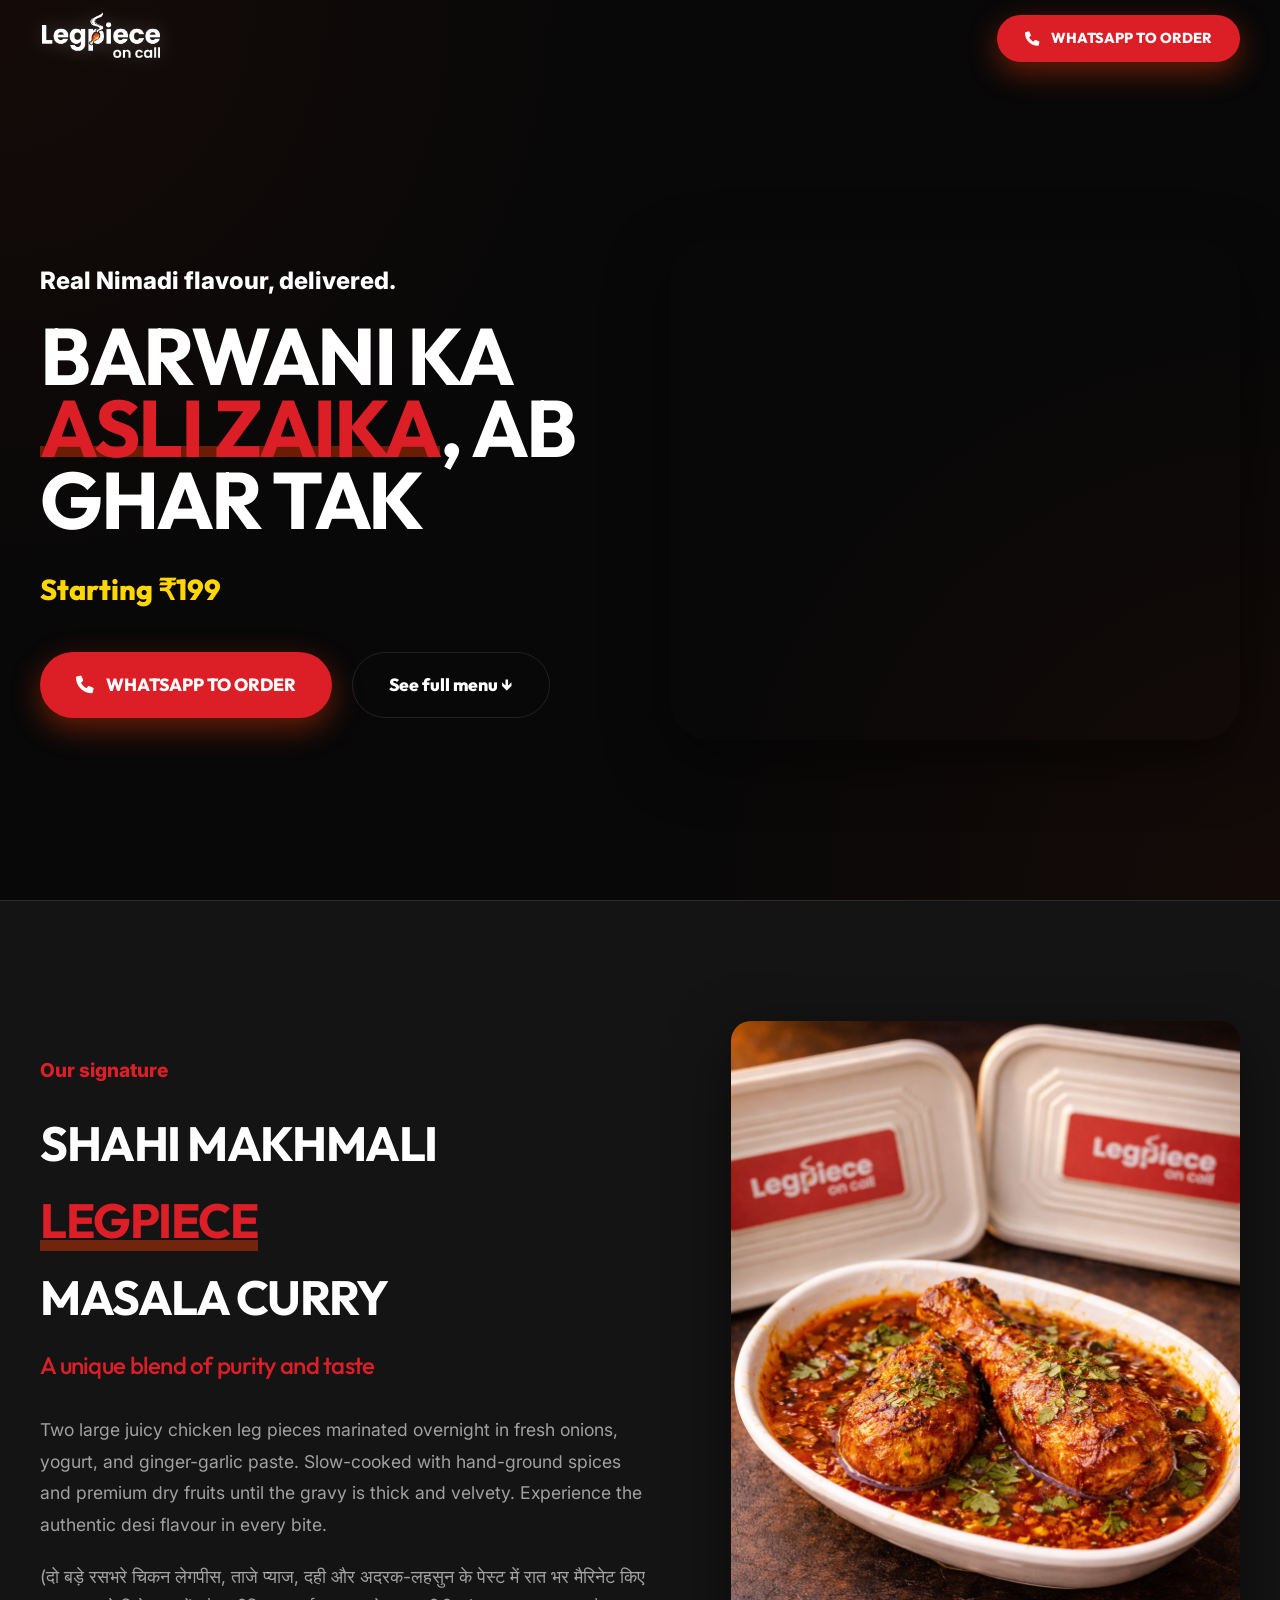
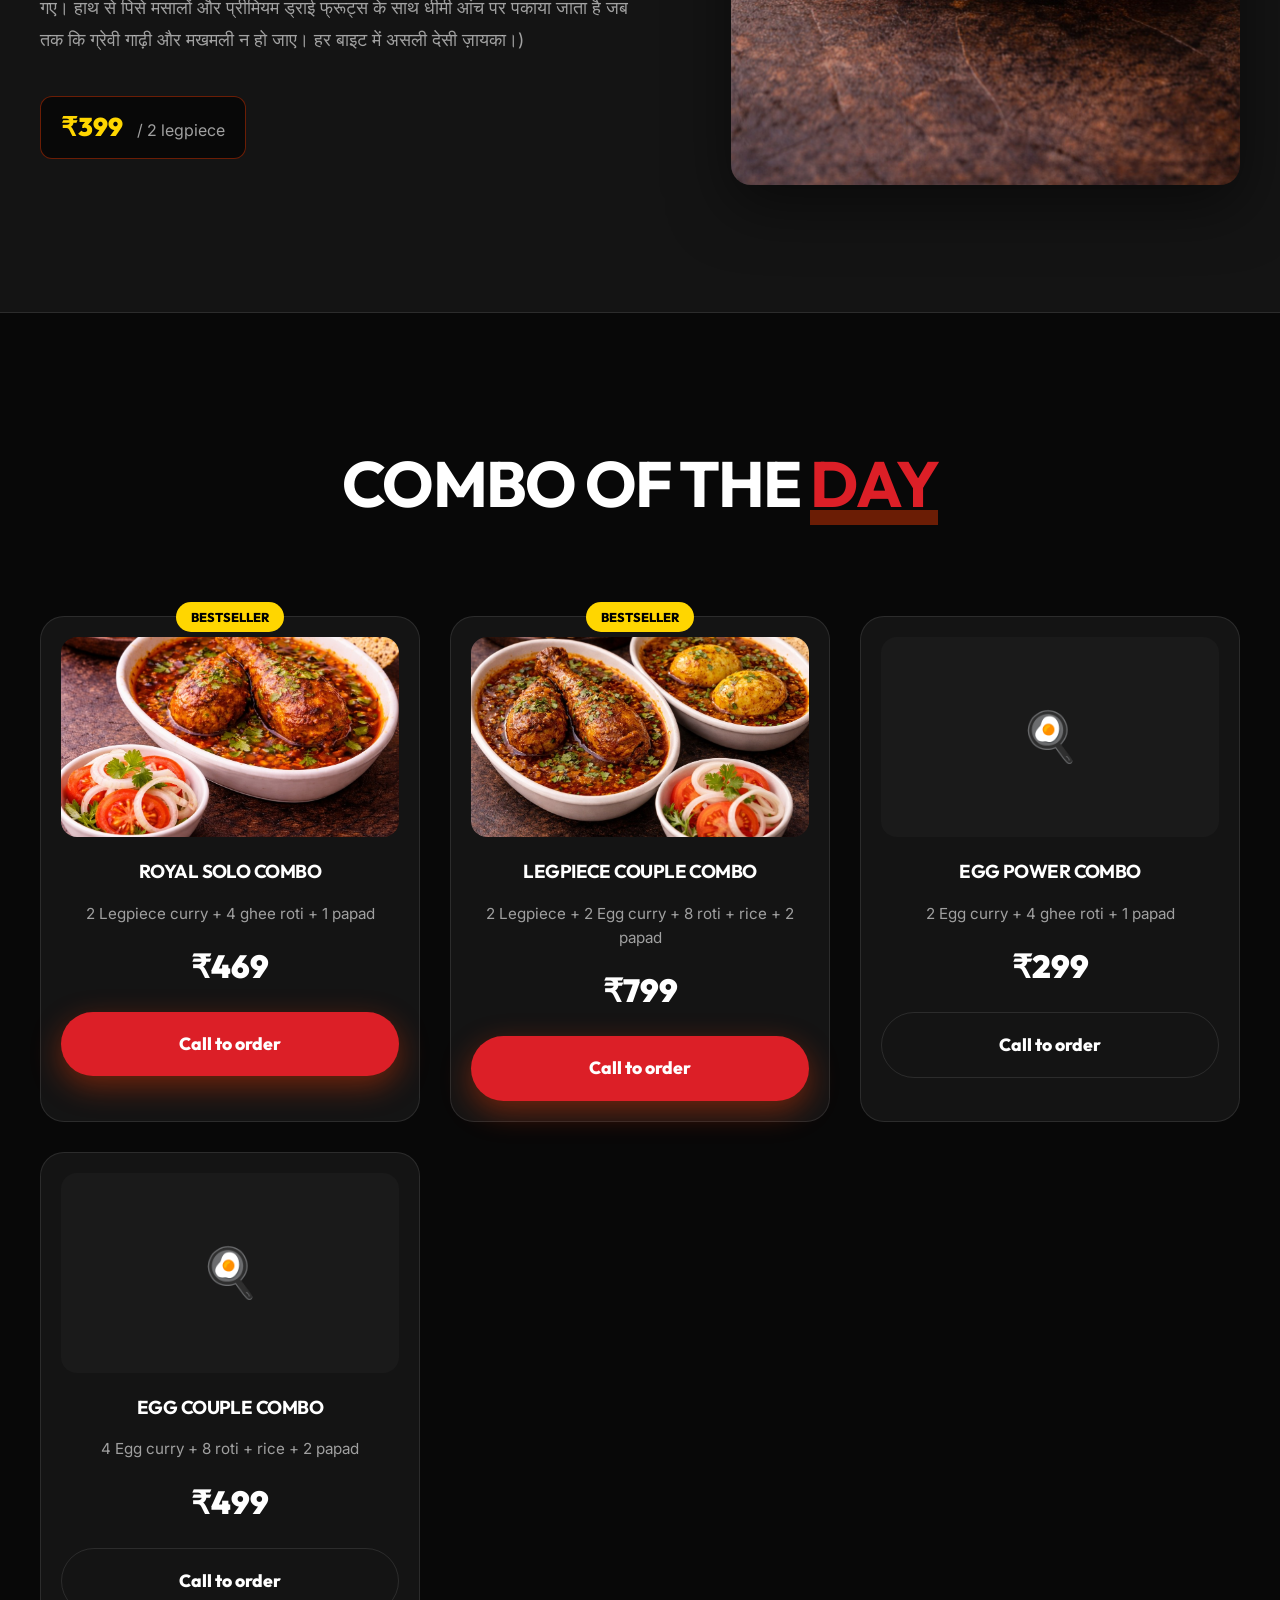
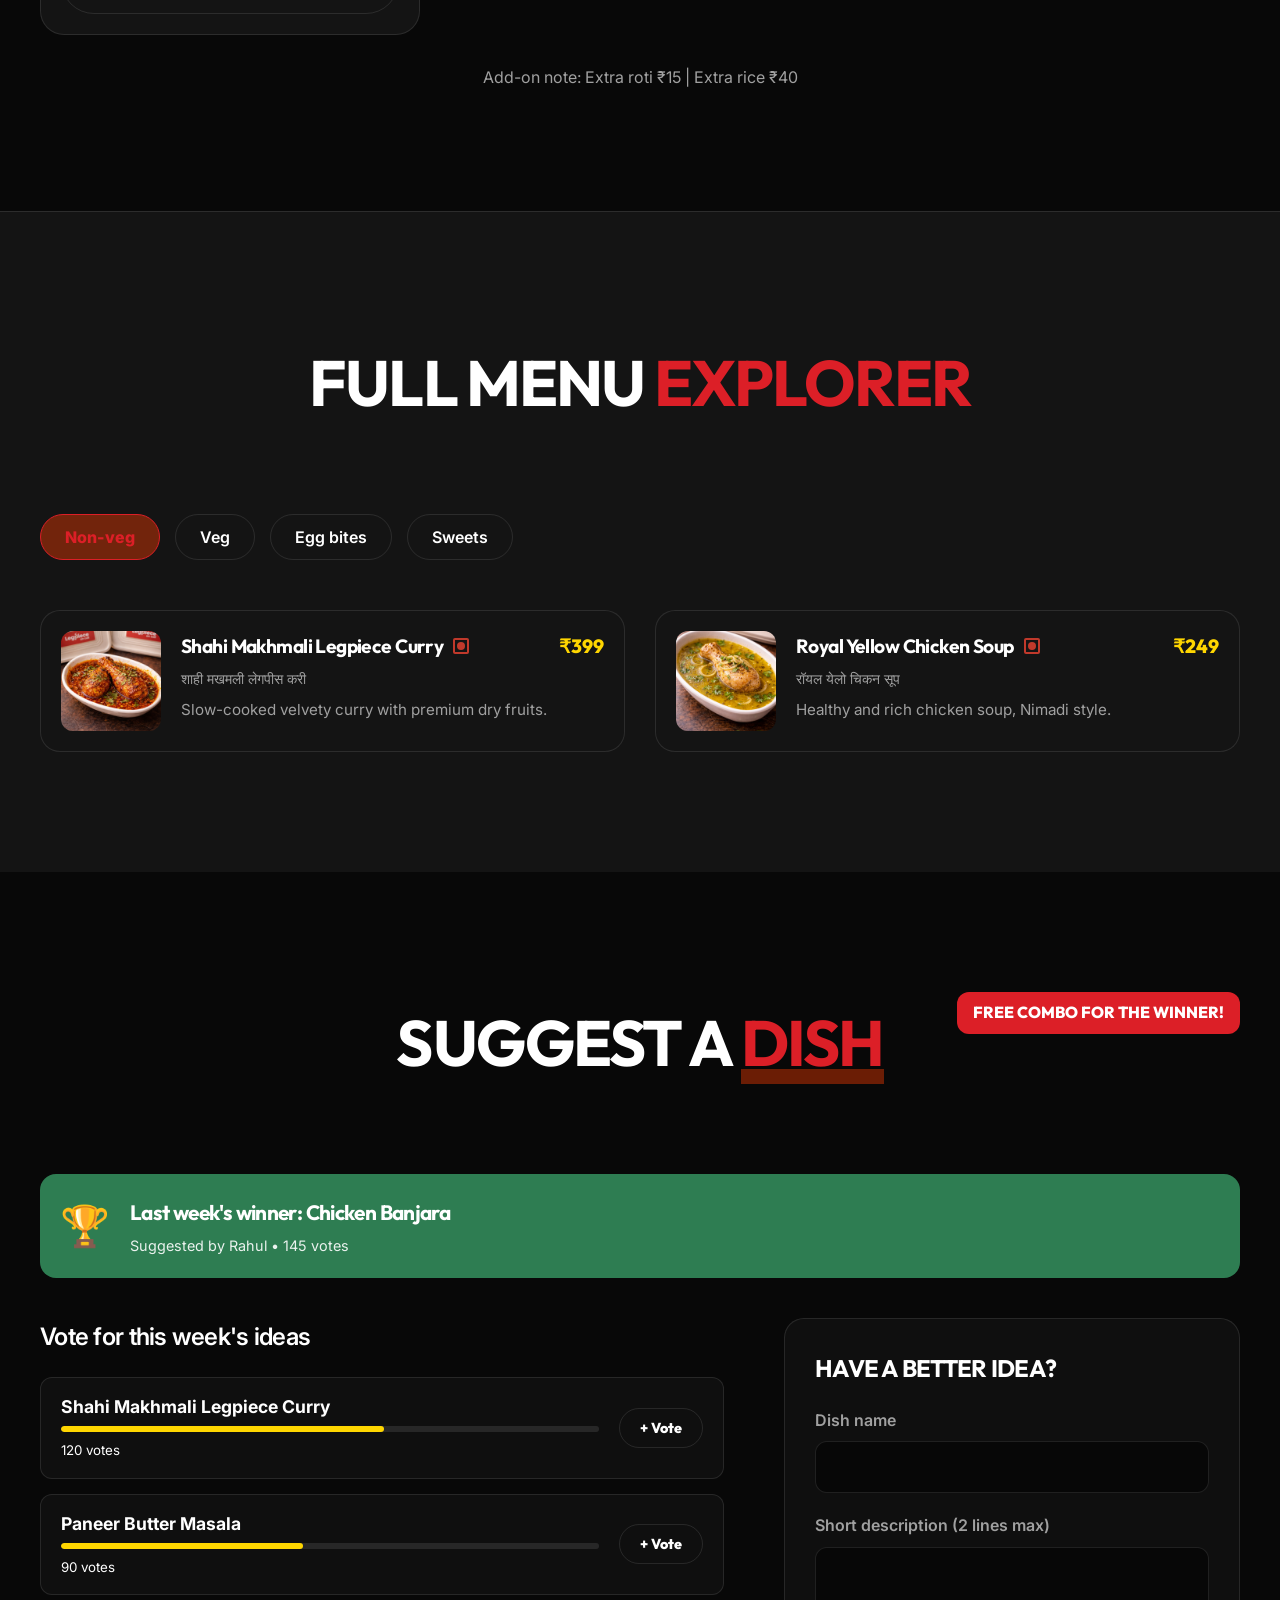
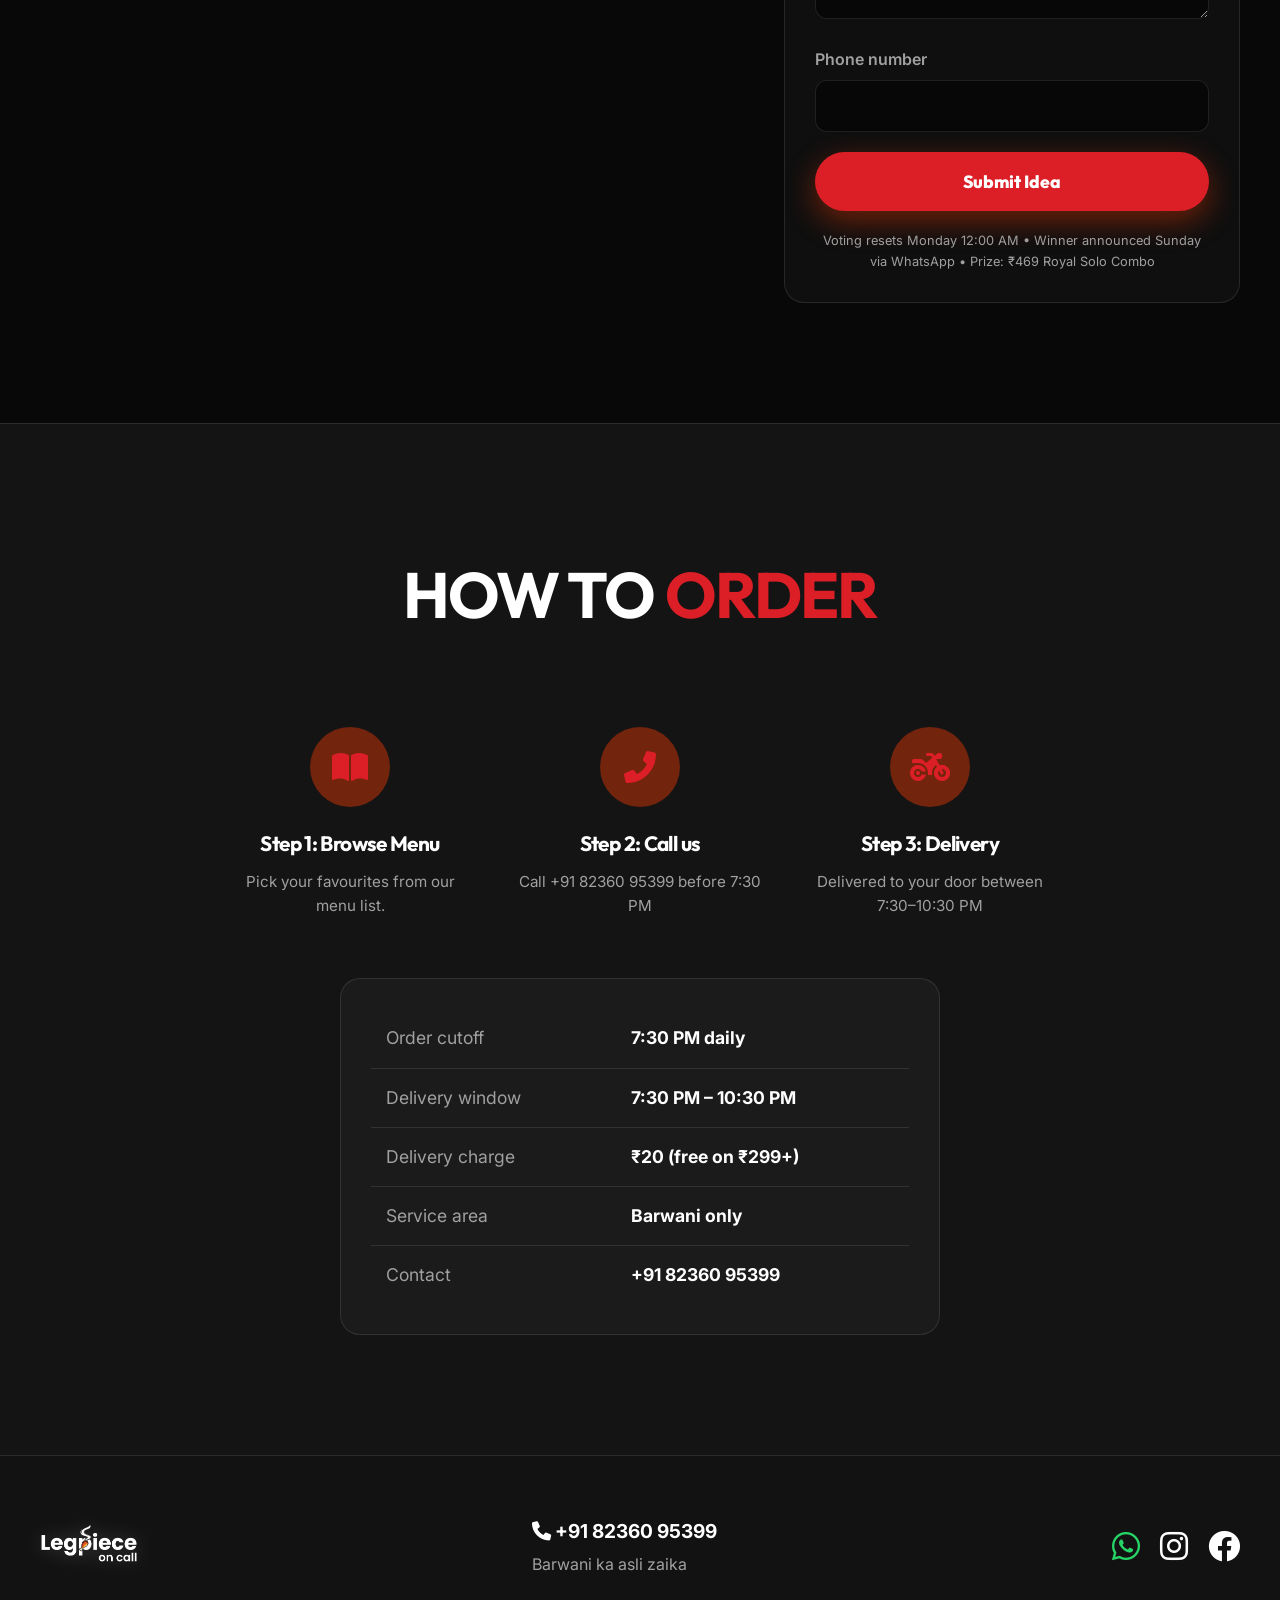
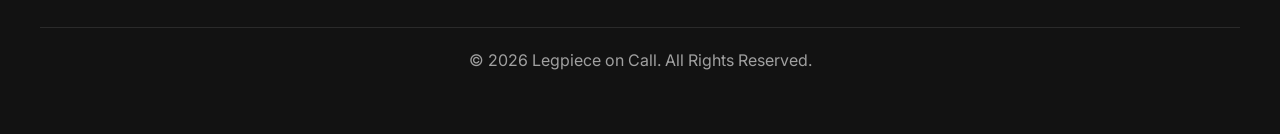
==== index.html @ 94d2d164 "Update brand color, format CSS, and add favicon" ====
<!DOCTYPE html>
<html lang="en">

<head>
    <meta charset="UTF-8">
    <meta name="viewport" content="width=device-width, initial-scale=1.0">
    <title>Legpiece on Call | India's Boldest Non-Veg Brand</title>
    <meta name="description"
        content="Craving premium chicken? Legpiece on Call delivers high-quality, juicy, spice-loaded indulgence. Just call, we deliver.">
    <link rel="icon" type="image/png" href="Dishes%20Images/fav.png">

    <!-- Styles -->
    <link rel="stylesheet" href="style.css">
    <link rel="stylesheet" href="https://cdnjs.cloudflare.com/ajax/libs/font-awesome/6.0.0/css/all.min.css">
</head>

<body>

    <!-- Header -->
    <header id="main-header">
        <div class="header-nav">
            <div class="logo">
                <a href="index.html">
                    <img src="Logo/PNG/Logo/White Legpiece Logo.png" alt="Legpiece on Call">
                </a>
            </div>
            <div class="desktop-only">
                <a href="https://wa.me/918236095399" class="btn btn-primary btn-nav">
                    <i class="fas fa-phone"></i> WHATSAPP TO ORDER
                </a>
            </div>
        </div>
    </header>

    <main>
        <!-- Section 1: Hero Section -->
        <section id="hero">
            <div class="container" style="display: flex; align-items: center; gap: 60px;">
                <div class="hero-content reveal">
                    <span class="hero-tagline"
                        style="font-size: 1.5rem; text-transform: none; color: var(--text-main);">Real Nimadi flavour,
                        delivered.</span>
                    <h1 style="font-size: clamp(3rem, 7vw, 5rem);">Barwani ka <span class="highlight">asli zaika</span>,
                        ab ghar tak</h1>
                    <p
                        style="font-size: 1.8rem; color: var(--accent); margin-bottom: 40px; font-weight: 800; font-family: 'Outfit', sans-serif;">
                        Starting ₹199</p>
                    <div class="hero-btns" style="display: flex; gap: 20px; flex-wrap: wrap;">
                        <a href="https://wa.me/918236095399" class="btn btn-primary">
                            <i class="fas fa-phone"></i> WHATSAPP TO ORDER
                        </a>
                        <a href="#menu-explorer" class="btn btn-outline">
                            See full menu ↓
                        </a>
                    </div>
                </div>
                <div class="hero-visual desktop-only reveal" style="animation-delay: 0.2s;">
                    <div class="hero-image-wrapper">
                        <video autoplay muted loop playsinline style="width: 100%; height: 100%; object-fit: cover; display: block;">
                            <source src="Dishes%20Images/video.mp4" type="video/mp4">
                            Your browser does not support the video tag.
                        </video>
                    </div>
                </div>
            </div>
        </section>

        <!-- Section 2: Nimadi signature story -->
        <section id="signature"
            style="background: var(--bg-card); border-top: 1px solid var(--glass-border); border-bottom: 1px solid var(--glass-border);">
            <div class="container" style="display: flex; align-items: center; gap: 80px; flex-wrap: wrap;">
                <div style="flex: 1.2; min-width: 350px;" class="reveal">
                    <span class="hero-tagline">Our signature</span>
                    <h2 style="font-size: 3rem; margin-bottom: 10px;">Shahi Makhmali <span
                            class="highlight">Legpiece</span><br>Masala Curry</h2>
                    <h3
                        style="font-size: 1.5rem; color: var(--primary); margin-bottom: 30px; text-transform: none; font-weight: 500;">
                        A unique blend of purity and taste</h3>
                    <p style="font-size: 1.1rem; margin-bottom: 20px; color: var(--text-muted); line-height: 1.8;">
                        Two large juicy chicken leg pieces marinated overnight in fresh onions, yogurt, and
                        ginger-garlic paste. Slow-cooked with hand-ground spices and premium dry fruits until the gravy
                        is thick and velvety. Experience the authentic desi flavour in every bite.
                    </p>
                    <p style="font-size: 1.1rem; margin-bottom: 40px; color: rgba(255,255,255,0.6); line-height: 1.8;">
                        (दो बड़े रसभरे चिकन लेगपीस, ताजे प्याज, दही और अदरक-लहसुन के पेस्ट में रात भर मैरिनेट किए गए।
                        हाथ से पिसे मसालों और प्रीमियम ड्राई फ्रूट्स के साथ धीमी आंच पर पकाया जाता है जब तक कि ग्रेवी
                        गाढ़ी और मखमली न हो जाए। हर बाइट में असली देसी ज़ायका।)
                    </p>
                    <div
                        style="display: inline-block; background: var(--bg-dark); padding: 10px 20px; border-radius: 12px; border: 1px solid var(--primary-glow);">
                        <span
                            style="font-family: 'Outfit'; font-size: 1.6rem; color: var(--accent); font-weight: 900;">₹399</span>
                        <span style="color: var(--text-muted); margin-left: 10px;">/ 2 legpiece</span>
                    </div>
                </div>
                <div style="flex: 1; min-width: 350px; animation-delay: 0.2s;" class="reveal">
                    <img src="Dishes%20Images/Legpiece%20Masala%20Curry.jpeg" alt="Signature Legpiece Masala Curry"
                        style="width: 100%; border-radius: 20px; box-shadow: 0 20px 60px rgba(0,0,0,0.5);">
                </div>
            </div>
        </section>

        <!-- Section 3: Combo of the day -->
        <section id="combos">
            <div class="container">
                <h2 class="section-title">COMBO OF THE <span class="highlight">DAY</span></h2>
                <div class="combo-grid">
                    <!-- Royal Solo Combo -->
                    <div class="combo-card reveal">
                        <div class="bestseller-badge">BESTSELLER</div>
                        <div class="combo-img">
                            <img src="Dishes%20Images/Royal%20Solo%20Combo.jpeg" alt="Royal Solo Combo">
                        </div>
                        <h3>Royal Solo Combo</h3>
                        <p class="combo-desc">2 Legpiece curry + 4 ghee roti + 1 papad</p>
                        <div class="combo-price">₹469</div>
                        <a href="https://wa.me/918236095399" class="btn btn-primary"
                            style="width: 100%; justify-content: center;">Call to order</a>
                    </div>
                    <!-- Legpiece Couple Combo -->
                    <div class="combo-card reveal" style="animation-delay: 0.1s;">
                        <div class="bestseller-badge">BESTSELLER</div>
                        <div class="combo-img">
                            <img src="Dishes%20Images/Legpiece%20Couple%20Combo.jpeg" alt="Legpiece Couple Combo">
                        </div>
                        <h3>Legpiece Couple Combo</h3>
                        <p class="combo-desc">2 Legpiece + 2 Egg curry + 8 roti + rice + 2 papad</p>
                        <div class="combo-price">₹799</div>
                        <a href="https://wa.me/918236095399" class="btn btn-primary"
                            style="width: 100%; justify-content: center;">Call to order</a>
                    </div>
                    <!-- Egg Power Combo -->
                    <div class="combo-card reveal" style="animation-delay: 0.2s;">
                        <div class="combo-img">
                            <div class="placeholder-img" style="font-size: 3rem;">🍳</div>
                        </div>
                        <h3>Egg Power Combo</h3>
                        <p class="combo-desc">2 Egg curry + 4 ghee roti + 1 papad</p>
                        <div class="combo-price">₹299</div>
                        <a href="https://wa.me/918236095399" class="btn btn-outline"
                            style="width: 100%; justify-content: center;">Call to order</a>
                    </div>
                    <!-- Egg Couple Combo -->
                    <div class="combo-card reveal" style="animation-delay: 0.3s;">
                        <div class="combo-img">
                            <div class="placeholder-img" style="font-size: 3rem;">🍳</div>
                        </div>
                        <h3>Egg Couple Combo</h3>
                        <p class="combo-desc">4 Egg curry + 8 roti + rice + 2 papad</p>
                        <div class="combo-price">₹499</div>
                        <a href="https://wa.me/918236095399" class="btn btn-outline"
                            style="width: 100%; justify-content: center;">Call to order</a>
                    </div>
                </div>
                <div style="text-align: center; margin-top: 30px; color: var(--text-muted);">
                    <p>Add-on note: Extra roti ₹15 | Extra rice ₹40</p>
                </div>
            </div>
        </section>

        <!-- Section 4: Full menu explorer -->
        <section id="menu-explorer" style="background: var(--bg-card); border-top: 1px solid var(--glass-border);">
            <div class="container">
                <h2 class="section-title">FULL MENU <span class="highlight">EXPLORER</span></h2>

                <div class="tabs">
                    <button class="tab-btn active" data-tab="non-veg">Non-veg</button>
                    <button class="tab-btn" data-tab="veg">Veg</button>
                    <button class="tab-btn" data-tab="egg">Egg bites</button>
                    <button class="tab-btn" data-tab="sweets">Sweets</button>
                </div>

                <!-- Non-Veg Menu -->
                <div class="tab-content active" id="non-veg">
                    <div class="menu-explorer-grid">
                        <div class="menu-item-card reveal">
                            <div class="menu-item-img">
                                <img src="Dishes%20Images/Legpiece%20Masala%20Curry.jpeg" alt="Shahi Makhmali Legpiece">
                            </div>
                            <div class="menu-item-info">
                                <div class="menu-item-header">
                                    <h4>Shahi Makhmali Legpiece Curry <span class="veg-dot non-veg"></span></h4>
                                    <div class="menu-price">₹399</div>
                                </div>
                                <p class="hindi-txt">शाही मखमली लेगपीस करी</p>
                                <p class="menu-item-desc">Slow-cooked velvety curry with premium dry fruits.</p>
                            </div>
                        </div>
                        <div class="menu-item-card reveal" style="animation-delay: 0.1s;">
                            <div class="menu-item-img">
                                <img src="Dishes%20Images/Chicken%20Drumstick%20Soup.jpeg"
                                    alt="Royal Yellow Chicken Soup">
                            </div>
                            <div class="menu-item-info">
                                <div class="menu-item-header">
                                    <h4>Royal Yellow Chicken Soup <span class="veg-dot non-veg"></span></h4>
                                    <div class="menu-price">₹249</div>
                                </div>
                                <p class="hindi-txt">रॉयल येलो चिकन सूप</p>
                                <p class="menu-item-desc">Healthy and rich chicken soup, Nimadi style.</p>
                            </div>
                        </div>
                    </div>
                </div>

                <!-- Veg Menu -->
                <div class="tab-content" id="veg">
                    <div class="menu-explorer-grid">
                        <div class="menu-item-card">
                            <div class="menu-item-img">
                                <img src="Dishes%20Images/Paneer%20Butter%20Masala.jpeg" alt="Paneer Butter Masala">
                            </div>
                            <div class="menu-item-info">
                                <div class="menu-item-header">
                                    <h4>Paneer Butter Masala <span class="veg-dot veg"></span></h4>
                                    <div class="menu-price">₹249</div>
                                </div>
                                <p class="hindi-txt">पनीर बटर मसाला</p>
                                <p class="menu-item-desc">Classic rich tomato-cashew gravy.</p>
                            </div>
                        </div>
                        <div class="menu-item-card">
                            <div class="menu-item-img">
                                <img src="Dishes%20Images/Shahi%20Kaju%20Curry.jpeg" alt="Heritage Shahi Kaju Curry">
                            </div>
                            <div class="menu-item-info">
                                <div class="menu-item-header">
                                    <h4>Heritage Shahi Kaju Curry <span class="veg-dot veg"></span></h4>
                                    <div class="menu-price">₹349</div>
                                </div>
                                <p class="hindi-txt">हेरिटेज शाही काजू करी</p>
                                <p class="menu-item-desc">A premium vegetarian delight with roasted cashews.</p>
                            </div>
                        </div>
                        <div class="menu-item-card">
                            <div class="menu-item-img">
                                <img src="Dishes%20Images/Besan%20Patodi.jpeg" alt="Nimadi Patodi Curry">
                            </div>
                            <div class="menu-item-info">
                                <div class="menu-item-header">
                                    <h4>Nimadi Patodi Curry <span class="veg-dot veg"></span></h4>
                                    <div class="menu-price">₹199</div>
                                </div>
                                <p class="hindi-txt">निमाड़ी पातोड़ी करी</p>
                                <p class="menu-item-desc">Authentic local besan specialty.</p>
                            </div>
                        </div>
                    </div>
                </div>

                <!-- Egg Menu -->
                <div class="tab-content" id="egg">
                    <div class="menu-explorer-grid">
                        <div class="menu-item-card">
                            <div class="menu-item-img">
                                <img src="Dishes%20Images/Egg%20Curry.jpeg" alt="Egg Curry">
                            </div>
                            <div class="menu-item-info">
                                <div class="menu-item-header">
                                    <h4>Egg Curry <span class="veg-dot non-veg"></span></h4>
                                    <div class="menu-price">₹199</div>
                                </div>
                                <p class="hindi-txt">एग करी</p>
                                <p class="menu-item-desc">Savoury dhaba-style egg curry.</p>
                            </div>
                        </div>
                        <div class="menu-item-card">
                            <div class="menu-item-img">
                                <img src="Dishes%20Images/Egg%20Roast.jpeg" alt="Egg Roast">
                            </div>
                            <div class="menu-item-info">
                                <div class="menu-item-header">
                                    <h4>Egg Roast <span class="veg-dot non-veg"></span></h4>
                                    <div class="menu-price">₹149</div>
                                </div>
                                <p class="hindi-txt">एग रोस्ट</p>
                                <p class="menu-item-desc">Spicy dry roasted boiled eggs.</p>
                            </div>
                        </div>
                        <div class="menu-item-card">
                            <div class="menu-item-img">
                                <img src="Dishes%20Images/Egg%20Bhurji.jpeg" alt="Egg Bhurji">
                            </div>
                            <div class="menu-item-info">
                                <div class="menu-item-header">
                                    <h4>Egg Bhurji <span class="veg-dot non-veg"></span></h4>
                                    <div class="menu-price">₹149</div>
                                </div>
                                <p class="hindi-txt">एग भुर्जी</p>
                                <p class="menu-item-desc">Desi style scrambled eggs with onions and chillies.</p>
                            </div>
                        </div>
                        <div class="menu-item-card">
                            <div class="menu-item-info">
                                <div class="menu-item-header">
                                    <h4>Egg Masala Omelette <span class="veg-dot non-veg"></span></h4>
                                    <div class="menu-price">₹149</div>
                                </div>
                                <p class="hindi-txt">एग मसाला ऑमलेट</p>
                                <p class="menu-item-desc">Fluffy omelette with essential Indian spices.</p>
                            </div>
                        </div>
                    </div>
                </div>

                <!-- Sweets Menu -->
                <div class="tab-content" id="sweets">
                    <div class="menu-explorer-grid">
                        <div class="menu-item-card">
                            <div class="menu-item-img">
                                <img src="Dishes%20Images/Egg%20Delight.jpeg" alt="Royal Egg Delight / Halwa">
                            </div>
                            <div class="menu-item-info">
                                <div class="menu-item-header">
                                    <h4>Royal Egg Delight / Halwa <span class="veg-dot veg"></span></h4>
                                    <div class="menu-price">₹80</div>
                                </div>
                                <p class="hindi-txt">रॉयल एग डिलाइट / हलवा</p>
                                <p class="menu-item-desc">A unique sweet treat.</p>
                            </div>
                        </div>
                        <div class="menu-item-card">
                            <div class="menu-item-info">
                                <div class="menu-item-header">
                                    <h4>Kolkata Gur Rasgulla <span class="veg-dot veg"></span></h4>
                                    <div class="menu-price">₹30</div>
                                </div>
                                <p class="hindi-txt">कोलकाता गुड़ रसगुल्ला (each)</p>
                                <p class="menu-item-desc">Classic spongy rasgulla made with jaggery.</p>
                            </div>
                        </div>
                    </div>
                </div>

            </div>
        </section>

        <!-- Section 5: Suggest a dish -->
        <section id="suggest-dish">
            <div class="container" style="position: relative;">
                <div class="prize-badge">Free combo for the winner!</div>
                <h2 class="section-title">SUGGEST A <span class="highlight">DISH</span></h2>

                <!-- Winner Banner -->
                <div class="winner-banner reveal">
                    <div class="winner-icon">🏆</div>
                    <div class="winner-info">
                        <h4>Last week's winner: <span>Chicken Banjara</span></h4>
                        <p>Suggested by Rahul • 145 votes</p>
                    </div>
                </div>

                <div class="suggest-grid" style="display: flex; gap: 60px; flex-wrap: wrap;">
                    <div style="flex: 1.5; min-width: 300px;" class="reveal">
                        <h3
                            style="margin-bottom: 20px; font-family: 'Inter', sans-serif; text-transform: none; font-size: 1.5rem; font-weight: 600;">
                            Vote for this week's ideas</h3>
                        <div class="voting-list">
                            <div class="vote-card">
                                <div class="vote-details">
                                    <h5>Shahi Makhmali Legpiece Curry</h5>
                                    <div class="progress-bar">
                                        <div class="progress" style="width: 60%;"></div>
                                    </div>
                                    <small>120 votes</small>
                                </div>
                                <button class="btn btn-outline vote-btn">+ Vote</button>
                            </div>
                            <div class="vote-card">
                                <div class="vote-details">
                                    <h5>Paneer Butter Masala</h5>
                                    <div class="progress-bar">
                                        <div class="progress" style="width: 45%;"></div>
                                    </div>
                                    <small>90 votes</small>
                                </div>
                                <button class="btn btn-outline vote-btn">+ Vote</button>
                            </div>
                        </div>
                    </div>

                    <div style="flex: 1; min-width: 300px;" class="reveal" style="animation-delay: 0.2s;">
                        <div class="suggestion-box">
                            <h3 style="margin-bottom: 20px; font-size: 1.5rem;">Have a better idea?</h3>
                            <form id="suggest-form">
                                <div class="form-group">
                                    <label for="dishName">Dish name</label>
                                    <input type="text" id="dishName" required>
                                </div>
                                <div class="form-group">
                                    <label for="dishDesc">Short description (2 lines max)</label>
                                    <textarea id="dishDesc" rows="2" maxlength="100" required></textarea>
                                </div>
                                <div class="form-group">
                                    <label for="phoneNum">Phone number</label>
                                    <input type="tel" id="phoneNum" pattern="[0-9]{10}" required>
                                </div>
                                <button type="submit" class="btn btn-primary"
                                    style="width: 100%; justify-content: center;">Submit Idea</button>
                            </form>
                            <div class="fine-print">
                                Voting resets Monday 12:00 AM • Winner announced Sunday via WhatsApp • Prize: ₹469 Royal
                                Solo Combo
                            </div>
                        </div>
                    </div>
                </div>
            </div>
        </section>

        <!-- Section 6: How to order -->
        <section id="how-to-order" style="background: var(--bg-card); border-top: 1px solid var(--glass-border);">
            <div class="container">
                <h2 class="section-title">HOW TO <span class="highlight">ORDER</span></h2>
                <div class="steps-grid"
                    style="display: flex; gap: 40px; flex-wrap: wrap; justify-content: center; margin-bottom: 60px;">
                    <div class="step-card reveal">
                        <div class="step-icon"><i class="fas fa-book-open"></i></div>
                        <h4>Step 1: Browse Menu</h4>
                        <p>Pick your favourites from our menu list.</p>
                    </div>
                    <div class="step-card reveal" style="animation-delay: 0.1s;">
                        <div class="step-icon"><i class="fas fa-phone-alt"></i></div>
                        <h4>Step 2: Call us</h4>
                        <p>Call +91 82360 95399 before 7:30 PM</p>
                    </div>
                    <div class="step-card reveal" style="animation-delay: 0.2s;">
                        <div class="step-icon"><i class="fas fa-motorcycle"></i></div>
                        <h4>Step 3: Delivery</h4>
                        <p>Delivered to your door between 7:30–10:30 PM</p>
                    </div>
                </div>

                <div class="ops-info-table reveal">
                    <table>
                        <tr>
                            <td>Order cutoff</td>
                            <td><strong>7:30 PM daily</strong></td>
                        </tr>
                        <tr>
                            <td>Delivery window</td>
                            <td><strong>7:30 PM – 10:30 PM</strong></td>
                        </tr>
                        <tr>
                            <td>Delivery charge</td>
                            <td><strong>₹20 (free on ₹299+)</strong></td>
                        </tr>
                        <tr>
                            <td>Service area</td>
                            <td><strong>Barwani only</strong></td>
                        </tr>
                        <tr>
                            <td>Contact</td>
                            <td><strong>+91 82360 95399</strong></td>
                        </tr>
                    </table>
                </div>
            </div>
        </section>
    </main>

    <footer style="padding: 60px 0; border-top: 1px solid var(--glass-border); background: var(--secondary);">
        <div class="container"
            style="display: flex; justify-content: space-between; align-items: center; flex-wrap: wrap; gap: 30px;">
            <div class="logo">
                <a href="index.html">
                    <img src="Logo/PNG/Logo/White Legpiece Logo.png" alt="Legpiece on Call" style="height: 40px;">
                </a>
            </div>
            <div class="footer-contact">
                <a href="https://wa.me/918236095399"
                    style="color: white; text-decoration: none; font-weight: bold; font-size: 1.2rem; display: block; margin-bottom: 5px;"><i
                        class="fas fa-phone"></i> +91 82360 95399</a>
                <p style="color: var(--text-muted); margin-bottom: 0;">Barwani ka asli zaika</p>
            </div>
            <div style="display: flex; gap: 20px; font-size: 2rem;">
                <a href="https://wa.me/918236095399" style="color: #25D366;"><i class="fab fa-whatsapp"></i></a>
                <a href="#" style="color: white;"><i class="fab fa-instagram"></i></a>
                <a href="#" style="color: white;"><i class="fab fa-facebook"></i></a>
            </div>
            <p
                style="color: var(--text-muted); width: 100%; text-align: center; margin-top: 20px; border-top: 1px solid var(--glass-border); padding-top: 20px;">
                &copy; 2026 Legpiece on Call. All Rights Reserved.</p>
        </div>
    </footer>

    <!-- Mobile Sticky CTA -->
    <div class="mobile-cta">
        <a href="https://wa.me/918236095399" class="btn btn-primary"
            style="width: 100%; justify-content: center; font-size: 1.3rem; padding: 25px;">
            <i class="fas fa-phone"></i> WHATSAPP TO ORDER
        </a>
    </div>

    <script src="script.js"></script>
</body>

</html>
---- style.css ----
@import url('https://fonts.googleapis.com/css2?family=Inter:wght@400;500;600&family=Outfit:wght@700;800;900&display=swap');

:root {
    /* --primary: #FF3D00; */
    --primary: #dc1f27;
    /* Spicy Red-Orange */
    --primary-glow: rgba(255, 61, 0, 0.4);
    --secondary: #121212;
    --accent: #FFD600;
    /* Zesty Yellow */
    --bg-dark: #080808;
    --bg-card: #141414;
    --text-main: #FFFFFF;
    --text-muted: #A0A0A0;
    --glass: rgba(255, 255, 255, 0.03);
    --glass-border: rgba(255, 255, 255, 0.1);
    --transition: all 0.4s cubic-bezier(0.23, 1, 0.32, 1);
}

* {
    margin: 0;
    padding: 0;
    box-sizing: border-box;
    -webkit-font-smoothing: antialiased;
}

body {
    background-color: var(--bg-dark);
    color: var(--text-main);
    font-family: 'Inter', sans-serif;
    line-height: 1.6;
    overflow-x: hidden;
}

h1,
h2,
h3,
h4 {
    font-family: 'Outfit', sans-serif;
    text-transform: uppercase;
    letter-spacing: -0.03em;
}

.container {
    max-width: 1400px;
    margin: 0 auto;
    padding: 0 40px;
}

/* --- Layout --- */

header {
    position: fixed;
    top: 0;
    left: 0;
    width: 100%;
    z-index: 1000;
    padding: 10px 0;
    transition: var(--transition);
    background: transparent;
    /* Start transparent, change on scroll */
}

/* New full-width navigation for header */
.header-nav {
    width: 100%;
    display: flex;
    justify-content: space-between;
    align-items: center;
    padding: 0 40px;
    /* Padding for extreme sides */
}

header.scrolled {
    background: rgba(8, 8, 8, 0.8);
    backdrop-filter: blur(20px);
    padding: 15px 0;
    border-bottom: 1px solid var(--glass-border);
}

nav {
    display: flex;
    justify-content: space-between;
    align-items: center;
}

.logo img {
    height: 50px;
    filter: drop-shadow(0 0 10px rgba(255, 255, 255, 0.2));
}

/* --- Buttons --- */

.btn {
    display: inline-flex;
    align-items: center;
    gap: 12px;
    padding: 18px 36px;
    border-radius: 100px;
    font-weight: 800;
    text-decoration: none;
    font-family: 'Outfit';
    font-size: 1.1rem;
    transition: var(--transition);
    border: none;
    cursor: pointer;
}

.btn-primary {
    background: var(--primary);
    color: white;
    box-shadow: 0 10px 30px var(--primary-glow);
}

.btn-primary:hover {
    transform: translateY(-5px) scale(1.02);
    box-shadow: 0 20px 40px var(--primary-glow);
    background: #FF5722;
}

.btn-outline {
    background: transparent;
    border: 1px solid var(--glass-border);
    color: white;
}

.btn-nav {
    padding: 12px 28px !important;
    font-size: 0.9rem !important;
    white-space: nowrap;
    border-radius: 100px;
}

/* --- Hero --- */

#hero {
    min-height: 100vh;
    display: flex;
    align-items: center;
    position: relative;
    padding-top: 180px;
    /* Balanced padding */
    padding-bottom: 100px;
    background: radial-gradient(circle at top left, rgba(255, 61, 0, 0.05), transparent 40%),
        radial-gradient(circle at bottom right, rgba(255, 61, 0, 0.05), transparent 40%);
}

.hero-content {
    flex: 1;
    z-index: 2;
}

.hero-visual {
    flex: 1;
    position: relative;
    height: 100%;
}

.hero-image-wrapper {
    position: relative;
    width: 100%;
    height: 500px;
    border-radius: 40px;
    overflow: hidden;
    box-shadow: 0 20px 60px rgba(0, 0, 0, 0.5);
}

.hero-image-wrapper img,
.hero-image-wrapper video {
    width: 100%;
    height: 100%;
    object-fit: cover;
}

.hero-tagline {
    color: var(--primary);
    font-weight: 800;
    font-size: 1.2rem;
    margin-bottom: 20px;
    display: block;
}

h1 {
    font-size: clamp(4rem, 10vw, 8rem);
    line-height: 0.9;
    margin-bottom: 30px;
}

.highlight {
    color: var(--primary);
    position: relative;
    display: inline-block;
}

.highlight::after {
    content: '';
    position: absolute;
    bottom: 10%;
    left: 0;
    width: 100%;
    height: 15%;
    background: var(--primary-glow);
    z-index: -1;
}

/* --- Sections --- */

section {
    padding: 120px 0;
}

.section-title {
    font-size: clamp(2.5rem, 6vw, 4rem);
    text-align: center;
    margin-bottom: 80px;
}

/* --- Menu --- */

.menu-grid {
    display: grid;
    grid-template-columns: repeat(auto-fit, minmax(400px, 1fr));
    gap: 40px;
}

.menu-card {
    background: var(--bg-card);
    border-radius: 32px;
    padding: 30px;
    border: 1px solid var(--glass-border);
    transition: var(--transition);
    position: relative;
    overflow: hidden;
}

.menu-card:hover {
    border-color: var(--primary);
    transform: translateY(-10px);
    background: #1a1a1a;
}

.card-img {
    height: 280px;
    border-radius: 20px;
    overflow: hidden;
    margin-bottom: 25px;
}

.card-img img {
    width: 100%;
    height: 100%;
    object-fit: cover;
    transition: var(--transition);
}

.menu-card:hover .card-img img {
    transform: scale(1.1);
}

.card-header {
    display: flex;
    justify-content: space-between;
    align-items: flex-start;
    margin-bottom: 15px;
}

.card-header h3 {
    font-size: 1.8rem;
}

.price {
    font-family: 'Outfit';
    font-size: 1.5rem;
    color: var(--accent);
    font-weight: 900;
}

.card-desc {
    color: var(--text-muted);
    margin-bottom: 30px;
    font-size: 1.1rem;
}

/* --- Trust Section --- */

.trust-grid {
    display: grid;
    grid-template-columns: repeat(3, 1fr);
    gap: 30px;
}

.trust-item {
    background: var(--glass);
    padding: 40px;
    border-radius: 24px;
    text-align: center;
    border: 1px solid var(--glass-border);
}

.trust-icon {
    font-size: 3rem;
    margin-bottom: 20px;
    display: block;
}

/* --- Sticky Mobile --- */

.mobile-cta {
    display: none;
    position: fixed;
    bottom: 30px;
    left: 20px;
    right: 20px;
    z-index: 1000;
}

@media (max-width: 968px) {
    #hero {
        height: auto;
        padding: 140px 0 80px;
        text-align: center;
    }

    #hero .container {
        flex-direction: column !important;
        gap: 40px !important;
    }

    #hero .hero-content {
        display: flex;
        flex-direction: column;
        align-items: center;
    }

    #hero .hero-btns {
        justify-content: center !important;
    }

    .hero-visual {
        width: 100%;
        margin-top: 20px;
    }

    .hero-image-wrapper {
        position: relative;
        right: 0;
        top: 0;
        transform: none;
        width: 100%;
        height: 350px;
        border-radius: 24px;
    }

    .trust-grid {
        grid-template-columns: 1fr;
    }

    .mobile-cta {
        display: block;
    }

    .desktop-only {
        display: none !important;
    }

    #menu .container {
        flex-direction: column !important;
        text-align: center;
        gap: 40px !important;
    }

    #menu .reveal:last-child {
        display: flex;
        flex-direction: column;
        align-items: center;
    }

    #menu ul {
        text-align: left;
        display: inline-block;
    }
}

/* --- Animations --- */

/* --- Sections Added --- */
.combo-grid {
    display: grid;
    grid-template-columns: repeat(auto-fit, minmax(280px, 1fr));
    gap: 30px;
}

.combo-card {
    background: var(--bg-card);
    border: 1px solid var(--glass-border);
    border-radius: 24px;
    padding: 20px;
    text-align: center;
    position: relative;
    transition: var(--transition);
}

.combo-card:hover {
    transform: translateY(-5px);
    border-color: var(--primary);
}

.bestseller-badge {
    position: absolute;
    top: -15px;
    left: 50%;
    transform: translateX(-50%);
    background: var(--accent);
    color: #000;
    font-family: 'Outfit';
    font-weight: 800;
    padding: 5px 15px;
    border-radius: 20px;
    font-size: 0.8rem;
    z-index: 10;
}

.combo-img {
    height: 200px;
    border-radius: 16px;
    overflow: hidden;
    margin-bottom: 20px;
}

.combo-img img {
    width: 100%;
    height: 100%;
    object-fit: cover;
}

.placeholder-img {
    background: #1a1a1a;
    width: 100%;
    height: 100%;
    display: flex;
    align-items: center;
    justify-content: center;
}

.combo-desc {
    color: var(--text-muted);
    font-size: 0.95rem;
    margin: 15px 0;
}

.combo-price {
    font-family: 'Outfit';
    font-size: 2rem;
    font-weight: 900;
    margin-bottom: 20px;
    color: white;
}

.tabs {
    display: flex;
    gap: 15px;
    margin-bottom: 40px;
    overflow-x: auto;
    padding-bottom: 10px;
    scrollbar-width: none;
}

.tabs::-webkit-scrollbar {
    display: none;
}

.tab-btn {
    background: transparent;
    border: 1px solid var(--glass-border);
    color: var(--text-main);
    padding: 12px 24px;
    border-radius: 100px;
    cursor: pointer;
    font-weight: 600;
    white-space: nowrap;
    transition: var(--transition);
    font-family: 'Inter';
    font-size: 1rem;
}

.tab-btn.active {
    border-color: var(--primary);
    background: var(--primary-glow);
    color: var(--primary);
    font-weight: 800;
}

.tab-content {
    display: none;
}

.tab-content.active {
    display: block;
    animation: slideUp 0.5s ease-out forwards;
}

.menu-explorer-grid {
    display: grid;
    grid-template-columns: repeat(auto-fit, minmax(350px, 1fr));
    gap: 30px;
}

.menu-item-card {
    display: flex;
    gap: 20px;
    background: var(--bg-card);
    padding: 20px;
    border-radius: 20px;
    border: 1px solid var(--glass-border);
    align-items: flex-start;
}

.menu-item-img {
    width: 100px;
    height: 100px;
    flex-shrink: 0;
    border-radius: 12px;
    overflow: hidden;
}

.menu-item-img img {
    width: 100%;
    height: 100%;
    object-fit: cover;
}

.menu-item-info {
    flex: 1;
    text-align: left;
}

.menu-item-header {
    display: flex;
    justify-content: space-between;
    align-items: flex-start;
    margin-bottom: 5px;
}

.menu-item-header h4 {
    font-size: 1.2rem;
    text-transform: none;
    display: flex;
    align-items: center;
    gap: 10px;
    margin: 0;
}

.menu-price {
    font-family: 'Outfit';
    font-weight: 800;
    color: var(--accent);
    font-size: 1.2rem;
}

.hindi-txt {
    color: rgba(255, 255, 255, 0.6);
    font-size: 0.9rem;
    margin-bottom: 8px;
}

.menu-item-desc {
    color: var(--text-muted);
    font-size: 0.95rem;
}

.veg-dot {
    width: 16px;
    height: 16px;
    border-radius: 2px;
    display: inline-block;
    border: 2px solid white;
    position: relative;
    flex-shrink: 0;
}

.veg-dot::after {
    content: '';
    width: 8px;
    height: 8px;
    border-radius: 50%;
    position: absolute;
    top: 2px;
    left: 2px;
}

.veg-dot.veg {
    border-color: #2E7D52;
}

.veg-dot.veg::after {
    background: #2E7D52;
}

.veg-dot.non-veg {
    border-color: #C0392B;
}

.veg-dot.non-veg::after {
    background: #C0392B;
}

.prize-badge {
    position: absolute;
    top: 0;
    right: 40px;
    background: var(--primary);
    color: white;
    padding: 8px 16px;
    border-radius: 12px;
    font-weight: 800;
    font-family: 'Outfit';
    text-transform: uppercase;
}

.winner-banner {
    background: #2E7D52;
    padding: 20px;
    border-radius: 16px;
    display: flex;
    align-items: center;
    gap: 20px;
    margin-bottom: 40px;
}

.winner-icon {
    font-size: 2.5rem;
}

.winner-info h4 {
    font-size: 1.3rem;
    margin-bottom: 5px;
    text-transform: none;
    color: white;
}

.winner-info p {
    margin: 0;
    font-size: 0.9rem;
    opacity: 0.9;
    color: white;
}

.vote-card {
    display: flex;
    justify-content: space-between;
    align-items: center;
    background: var(--glass);
    padding: 15px 20px;
    border-radius: 12px;
    border: 1px solid var(--glass-border);
    margin-bottom: 15px;
}

.vote-details {
    flex: 1;
    margin-right: 20px;
}

.vote-details h5 {
    font-size: 1.1rem;
    margin-bottom: 5px;
    text-transform: none;
}

.progress-bar {
    width: 100%;
    height: 6px;
    background: rgba(255, 255, 255, 0.1);
    border-radius: 10px;
    margin-bottom: 5px;
    overflow: hidden;
}

.progress {
    background: var(--accent);
    height: 100%;
    border-radius: 10px;
}

.vote-btn {
    padding: 10px 20px !important;
    font-size: 0.9rem !important;
}

.suggestion-box {
    background: var(--glass);
    padding: 30px;
    border-radius: 20px;
    border: 1px solid var(--glass-border);
}

.form-group {
    margin-bottom: 20px;
    text-align: left;
}

.form-group label {
    display: block;
    margin-bottom: 8px;
    font-weight: 600;
    color: var(--text-muted);
    text-transform: none;
}

.form-group input,
.form-group textarea {
    width: 100%;
    padding: 15px;
    border-radius: 12px;
    border: 1px solid var(--glass-border);
    background: rgba(0, 0, 0, 0.5);
    color: white;
    font-family: 'Inter';
    font-size: 1rem;
}

.form-group input:focus,
.form-group textarea:focus {
    outline: none;
    border-color: var(--primary);
}

.fine-print {
    font-size: 0.8rem;
    color: var(--text-muted);
    margin-top: 20px;
    text-align: center;
}

.step-card {
    text-align: center;
    max-width: 250px;
}

.step-icon {
    width: 80px;
    height: 80px;
    border-radius: 50%;
    background: var(--primary-glow);
    color: var(--primary);
    display: flex;
    align-items: center;
    justify-content: center;
    font-size: 2rem;
    margin: 0 auto 20px;
}

.step-card h4 {
    margin-bottom: 10px;
    font-size: 1.3rem;
    text-transform: none;
}

.step-card p {
    color: var(--text-muted);
    font-size: 0.95rem;
    text-transform: none;
}

.ops-info-table {
    max-width: 600px;
    margin: 0 auto;
    background: var(--glass);
    border-radius: 20px;
    padding: 30px;
    border: 1px solid var(--glass-border);
    font-size: 1.1rem;
}

.ops-info-table table {
    width: 100%;
    border-collapse: collapse;
}

.ops-info-table td {
    padding: 15px;
    border-bottom: 1px solid var(--glass-border);
    text-align: left;
}

.ops-info-table tr:last-child td {
    border-bottom: none;
}

.ops-info-table td:first-child {
    color: var(--text-muted);
}

@media (max-width: 768px) {
    .menu-item-card {
        flex-direction: column;
        align-items: center;
        text-align: center;
    }

    .menu-item-header {
        flex-direction: column;
        align-items: center;
        gap: 10px;
    }

    .prize-badge {
        position: relative;
        display: inline-block;
        right: auto;
        margin-bottom: 20px;
        text-align: center;
    }
}

/* --- Animations --- */
@keyframes slideUp {
    from {
        opacity: 0;
        transform: translateY(50px);
    }

    to {
        opacity: 1;
        transform: translateY(0);
    }
}

.reveal {
    animation: slideUp 1s cubic-bezier(0.23, 1, 0.32, 1) forwards;
}
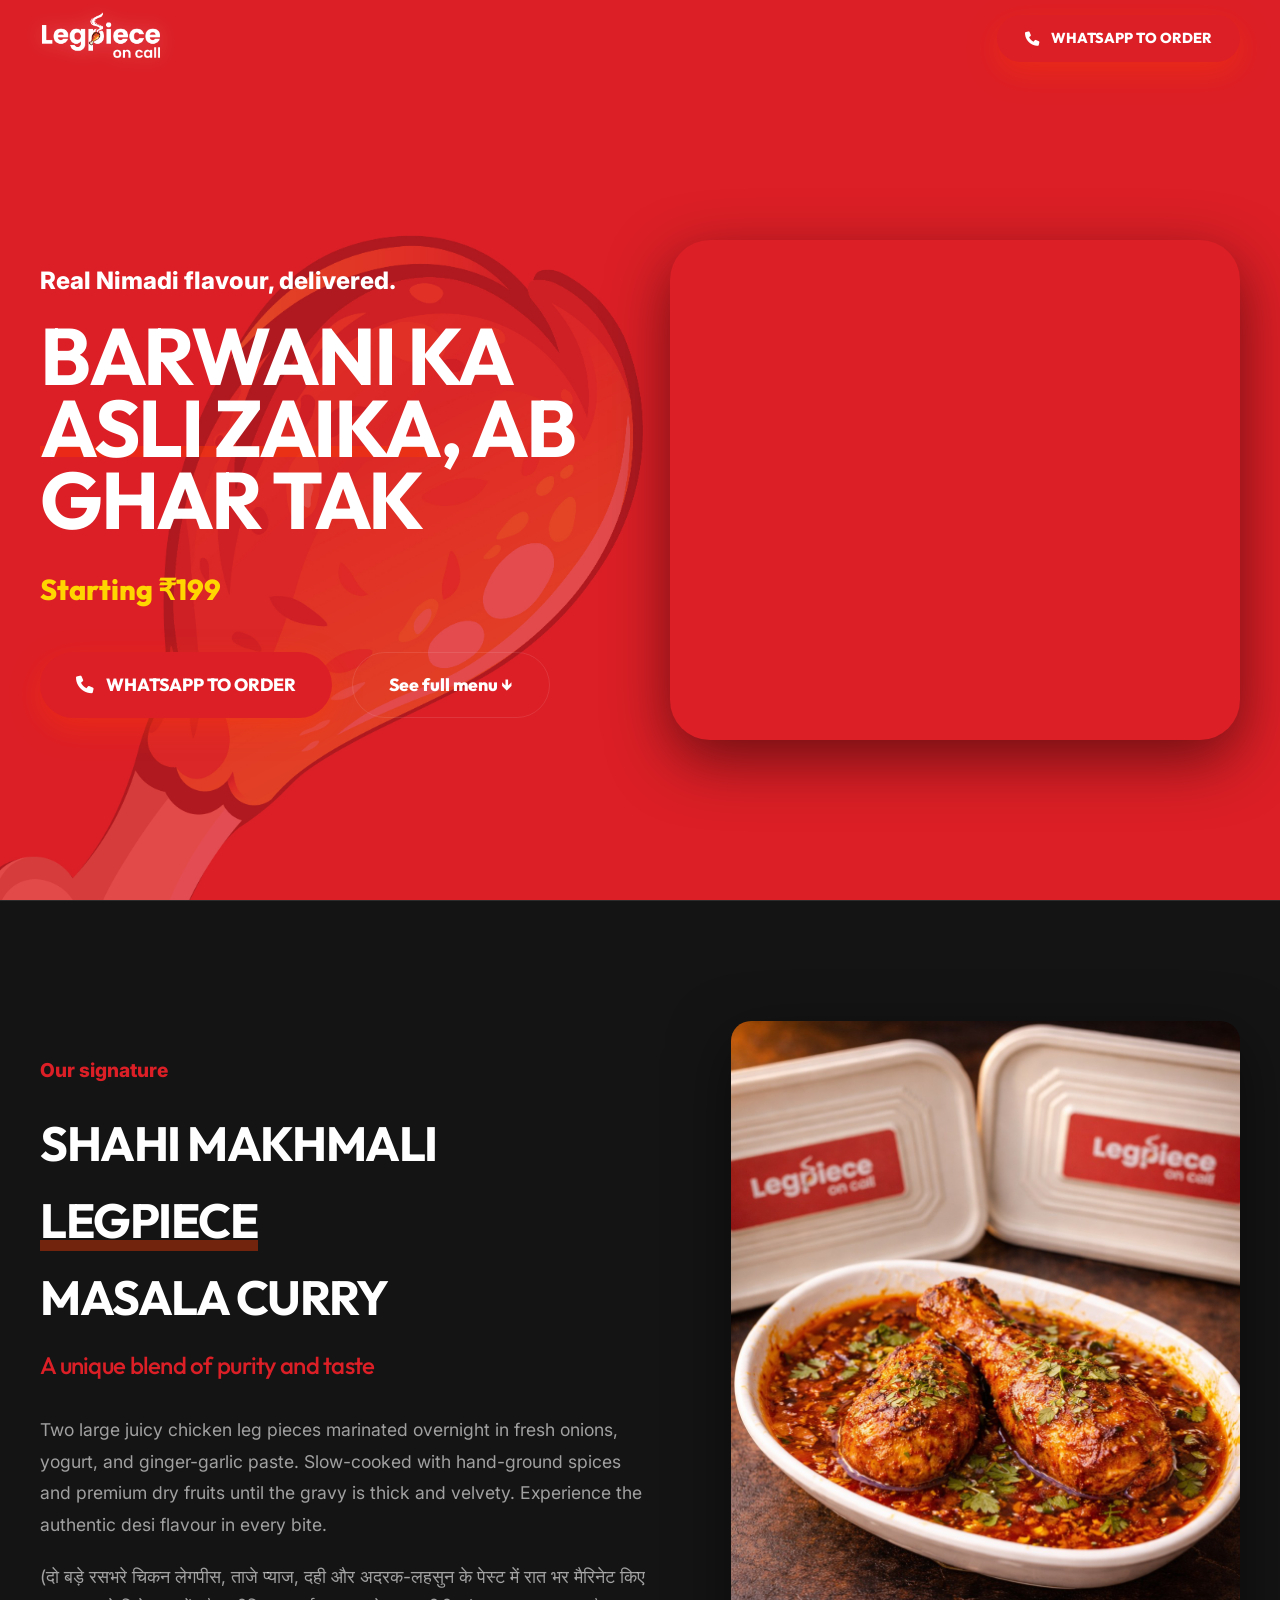
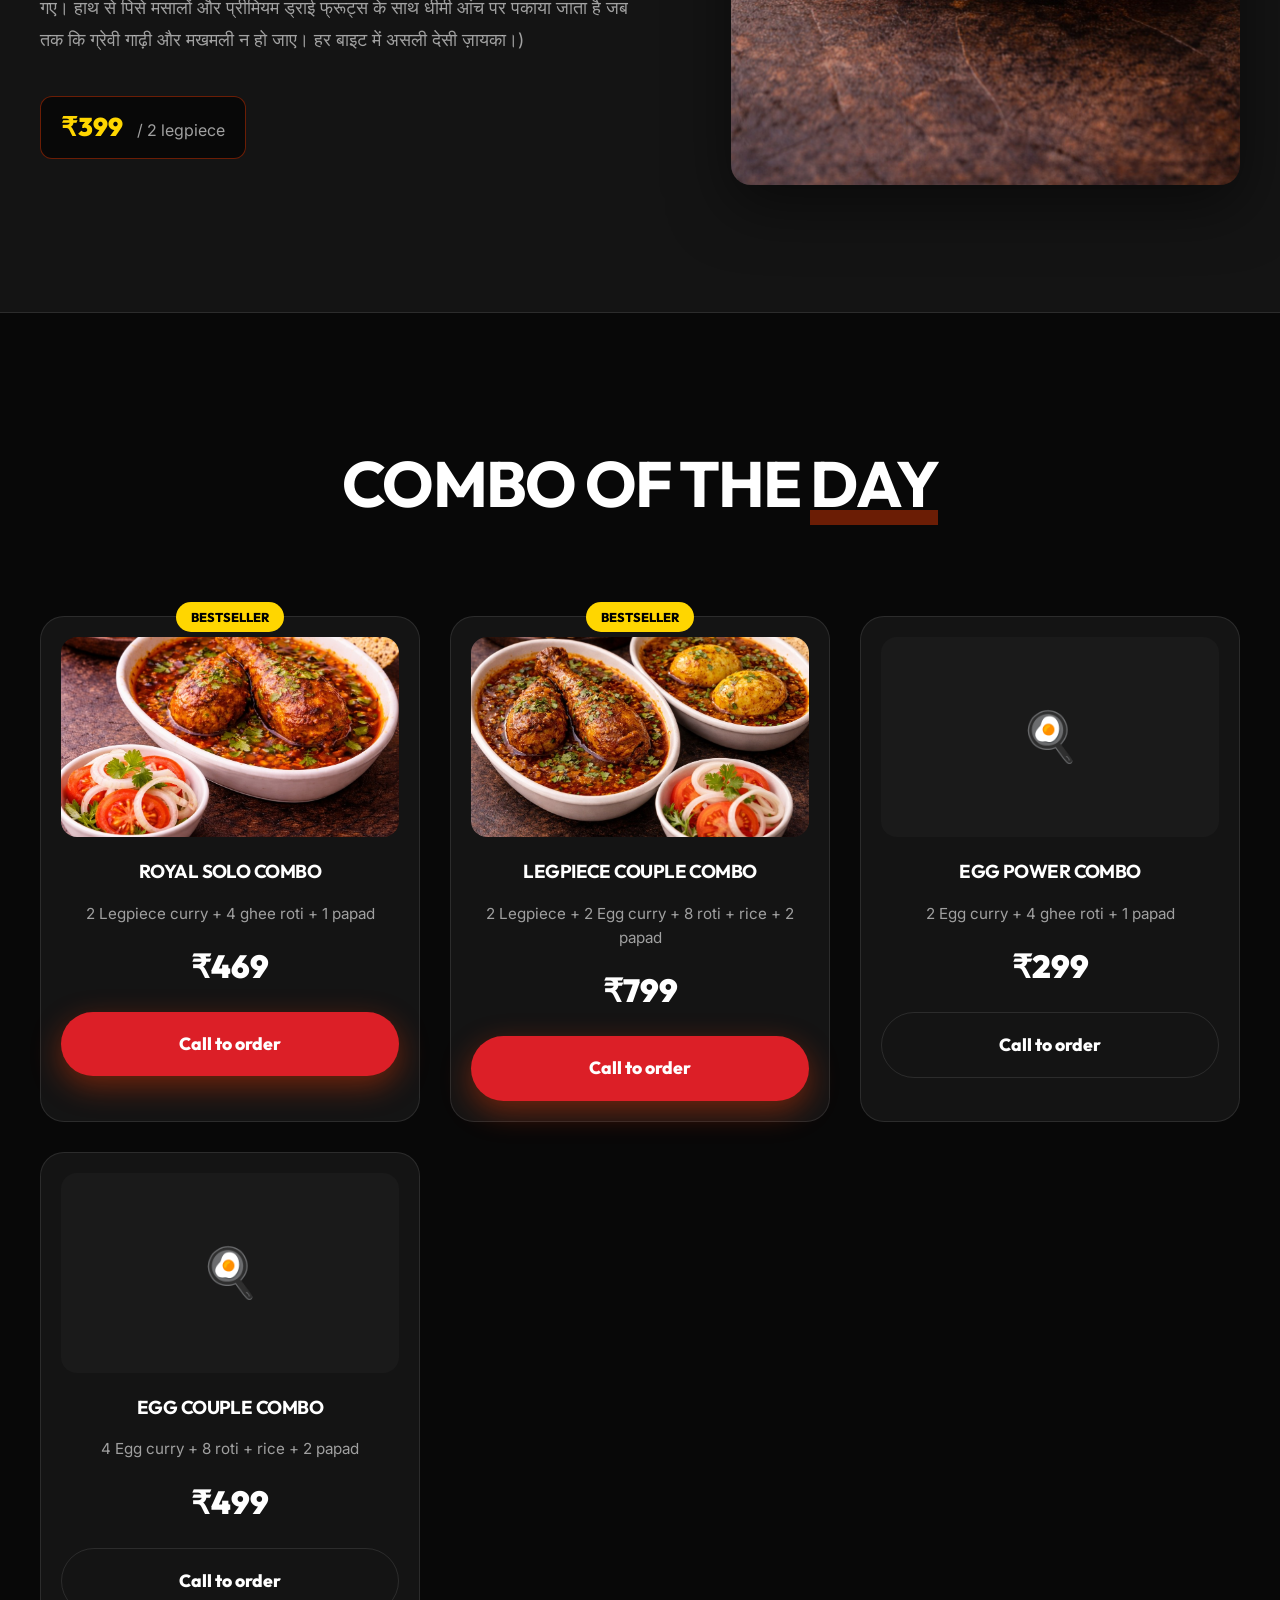
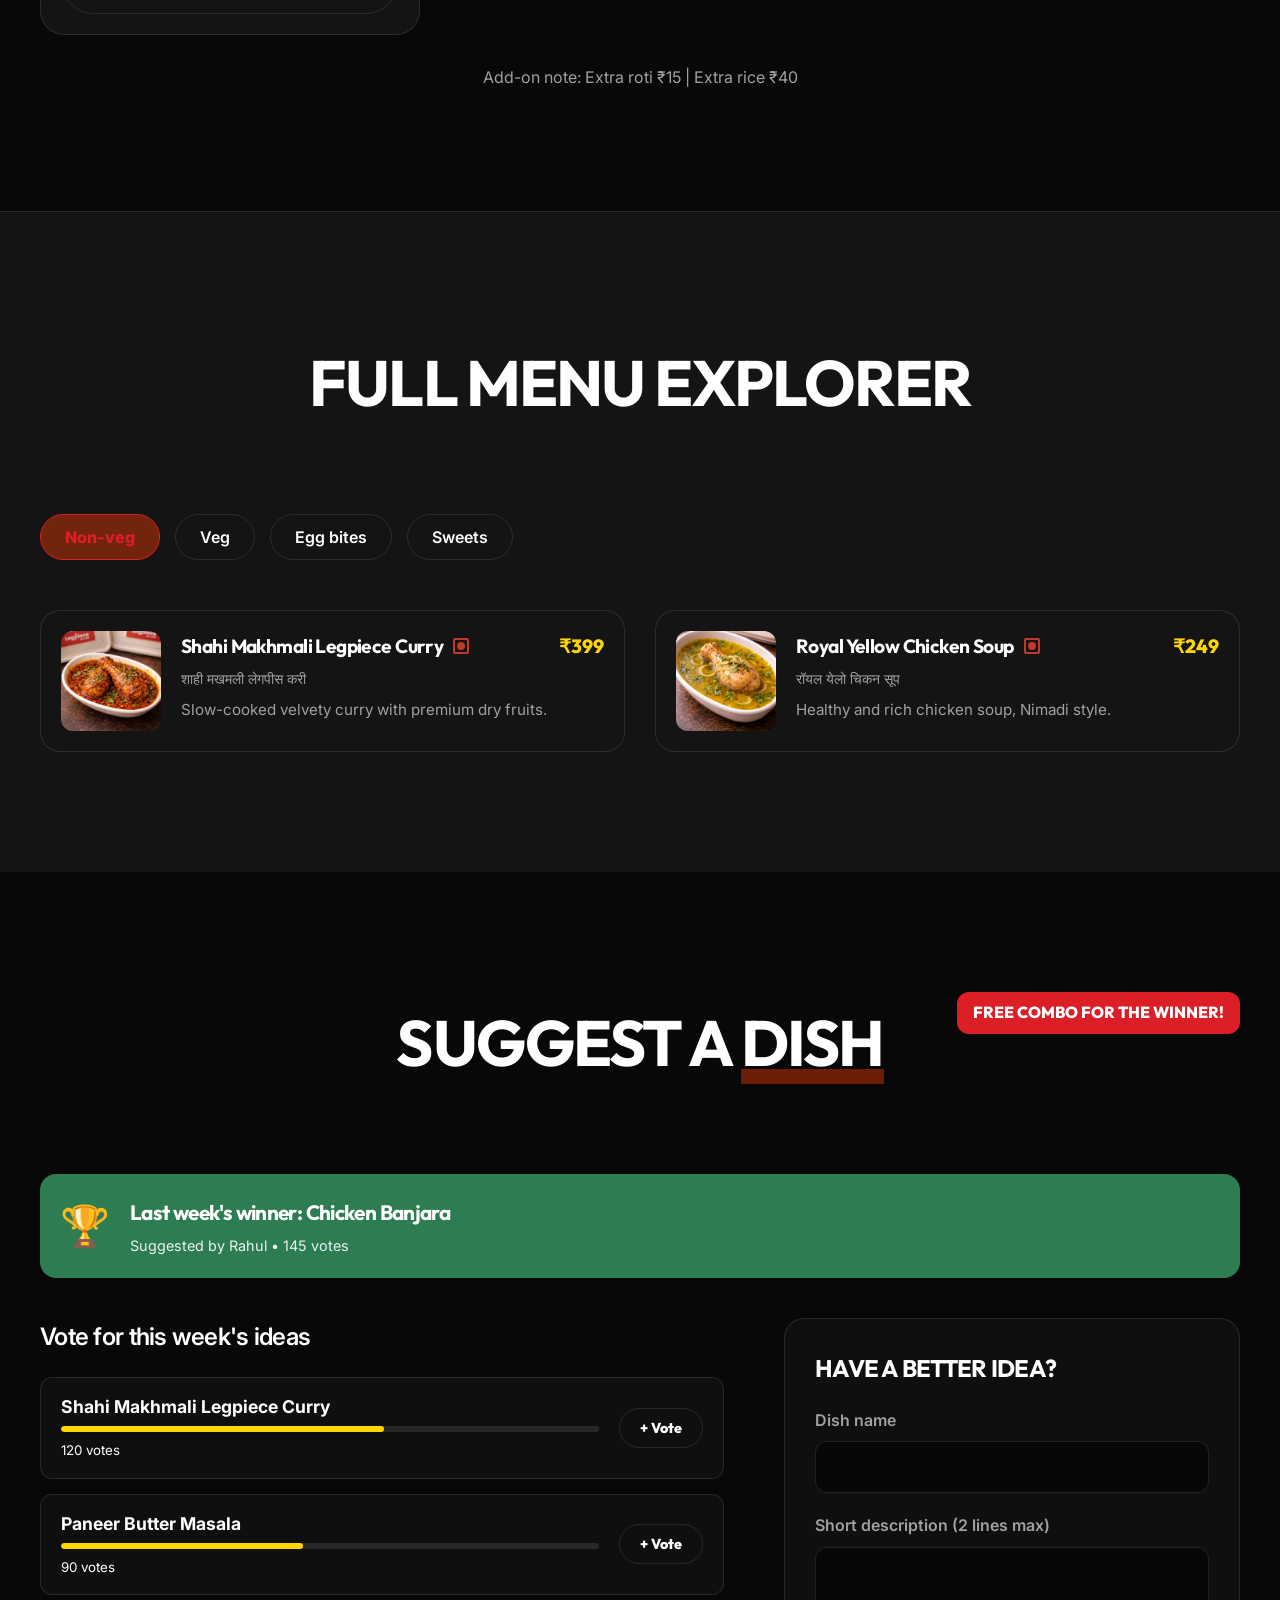
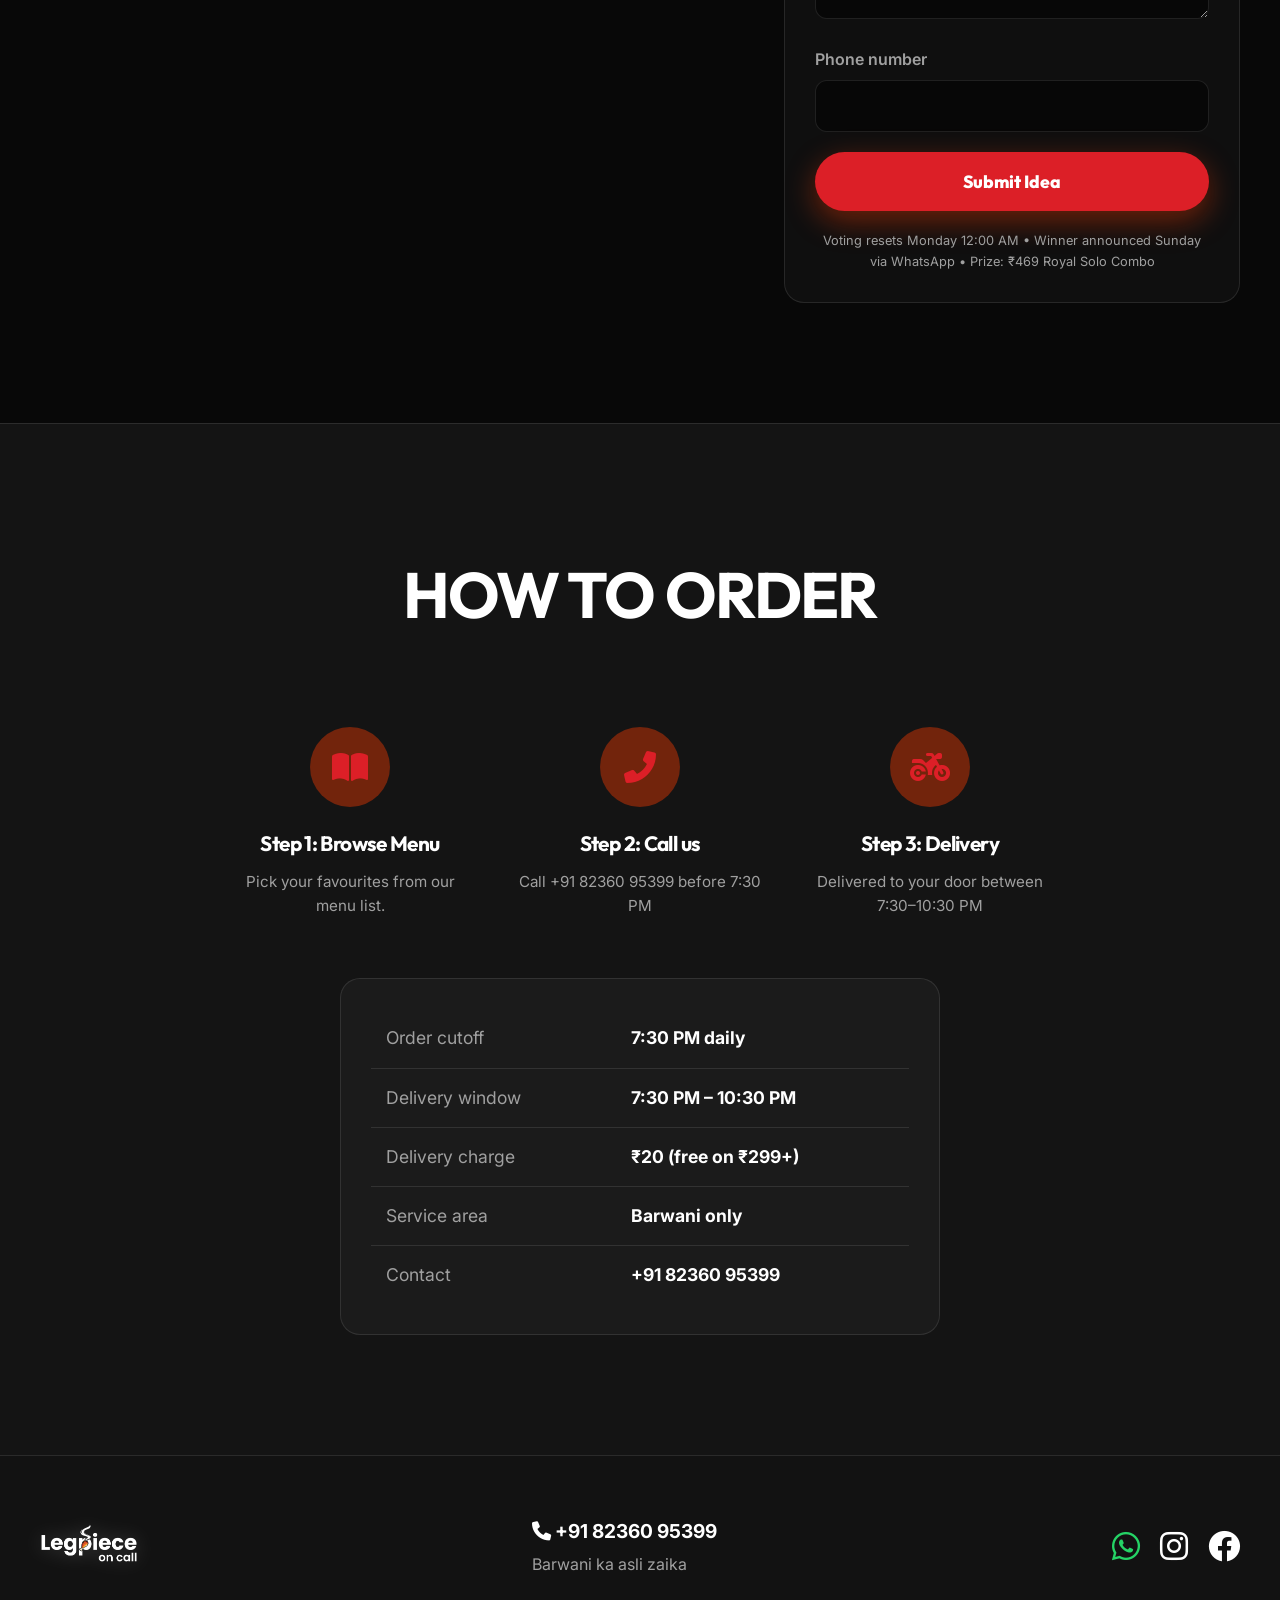
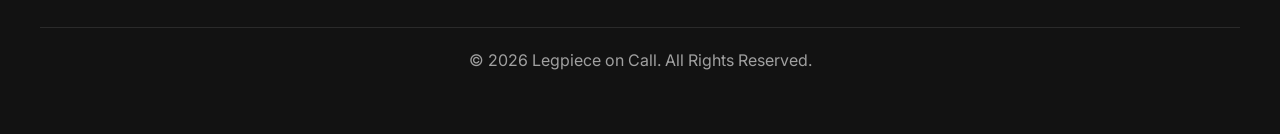
==== commit aa95a185: "Implement transparent video effect and add new hero assets" ====
--- a/index.html
+++ b/index.html
@@ -56,8 +56,9 @@
                 </div>
                 <div class="hero-visual desktop-only reveal" style="animation-delay: 0.2s;">
                     <div class="hero-image-wrapper">
-                        <video autoplay muted loop playsinline style="width: 100%; height: 100%; object-fit: cover; display: block;">
-                            <source src="Dishes%20Images/video.mp4" type="video/mp4">
+                        <video autoplay muted loop playsinline
+                            style="width: 100%; height: 100%; object-fit: contain; display: block; background: transparent;">
+                            <source src="Dishes%20Images/video1.mp4" type="video/mp4">
                             Your browser does not support the video tag.
                         </video>
                     </div>
--- a/style.css
+++ b/style.css
@@ -141,8 +141,10 @@
     padding-top: 180px;
     /* Balanced padding */
     padding-bottom: 100px;
-    background: radial-gradient(circle at top left, rgba(255, 61, 0, 0.05), transparent 40%),
+    background: url('Dishes%20Images/bg.jpeg') center/cover no-repeat,
+        radial-gradient(circle at top left, rgba(255, 61, 0, 0.05), transparent 40%),
         radial-gradient(circle at bottom right, rgba(255, 61, 0, 0.05), transparent 40%);
+    background-attachment: fixed;
 }
 
 .hero-content {
@@ -170,6 +172,7 @@
     width: 100%;
     height: 100%;
     object-fit: cover;
+    mix-blend-mode: screen;
 }
 
 .hero-tagline {
@@ -187,7 +190,7 @@
 }
 
 .highlight {
-    color: var(--primary);
+    /* color: var(--primary); */
     position: relative;
     display: inline-block;
 }
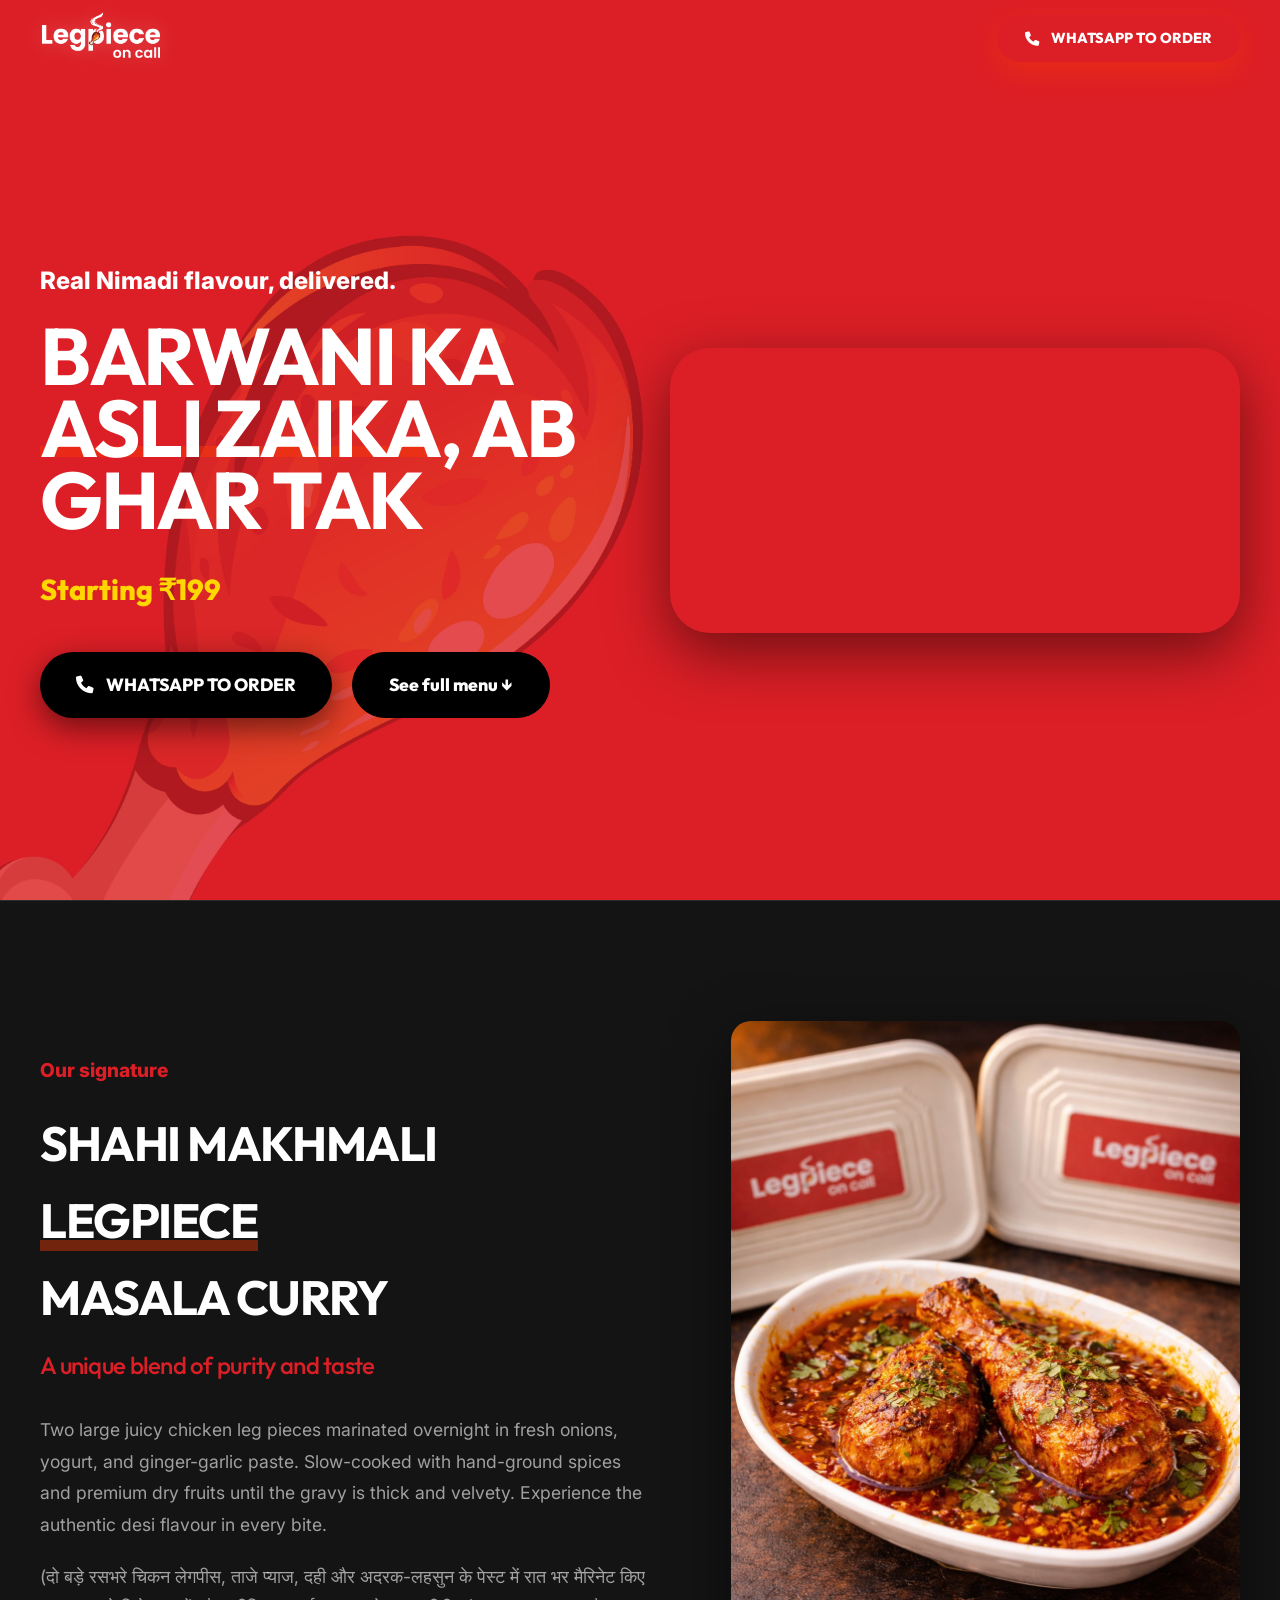
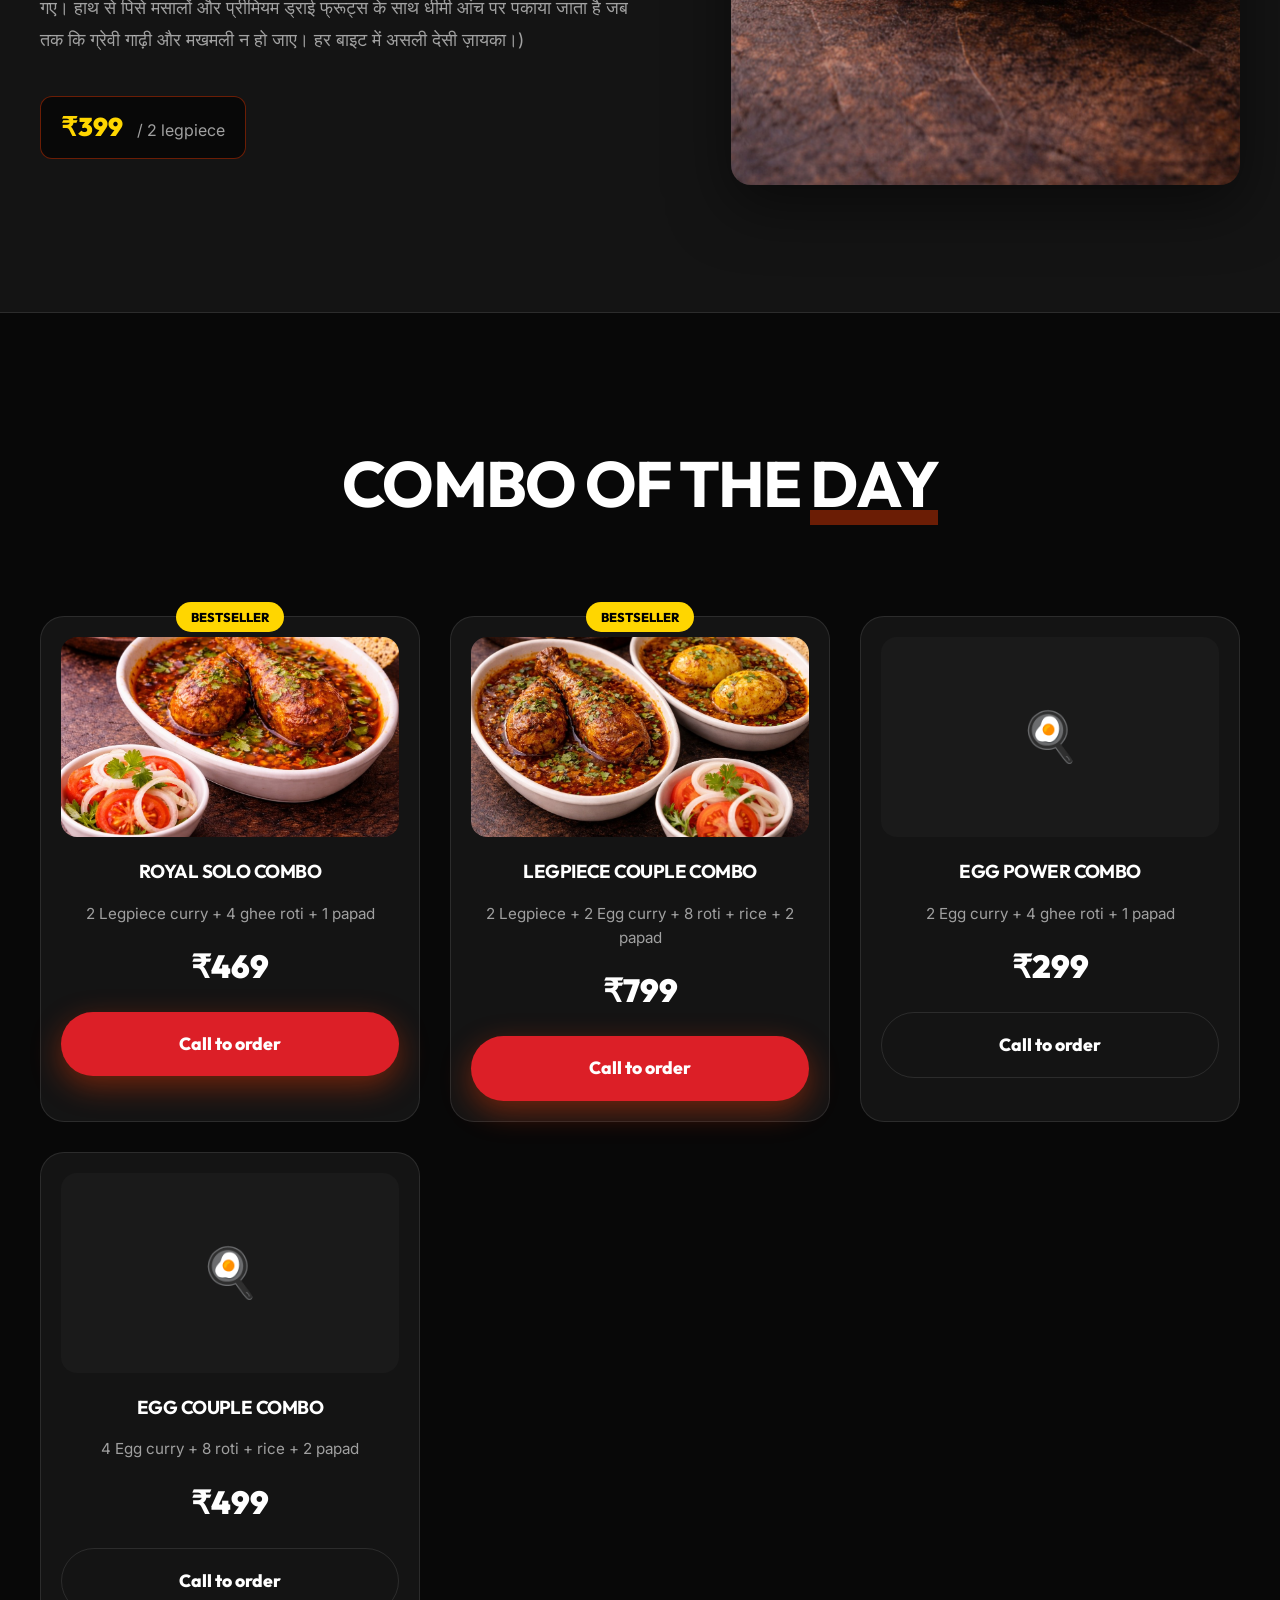
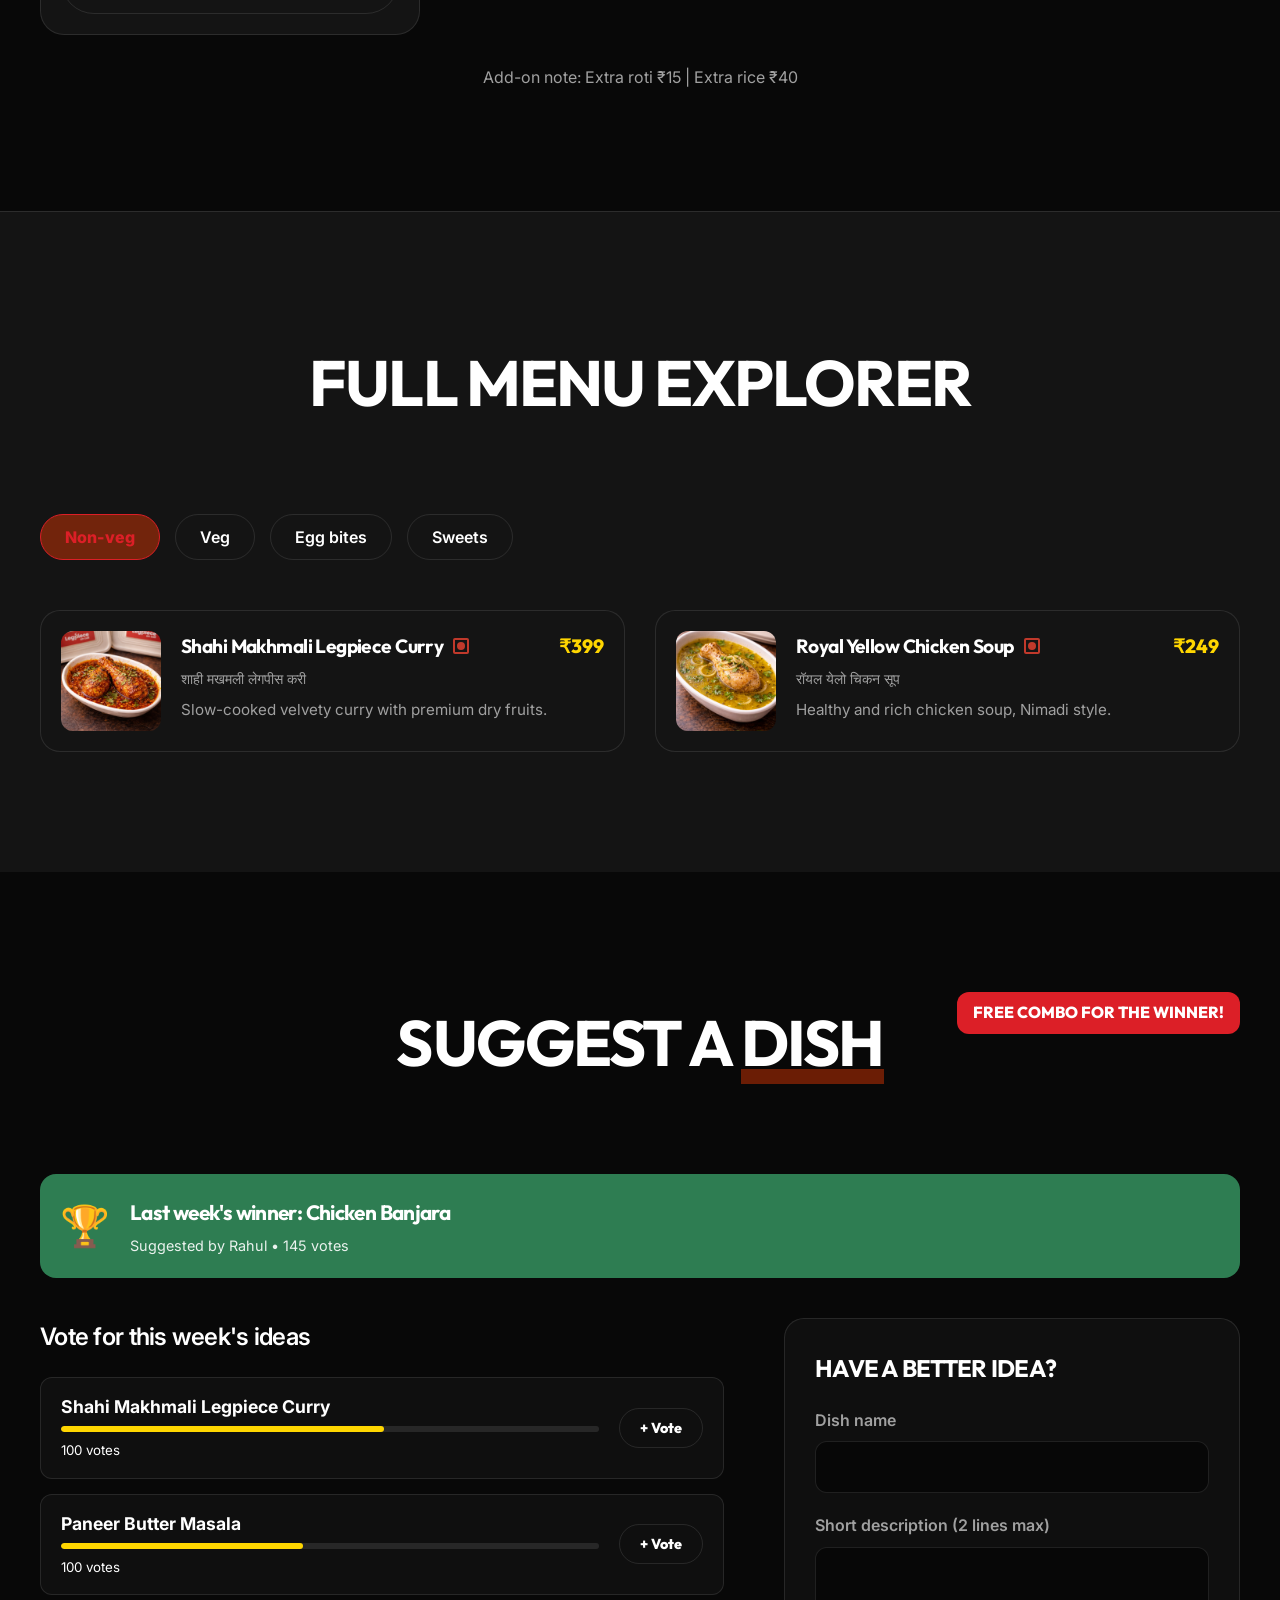
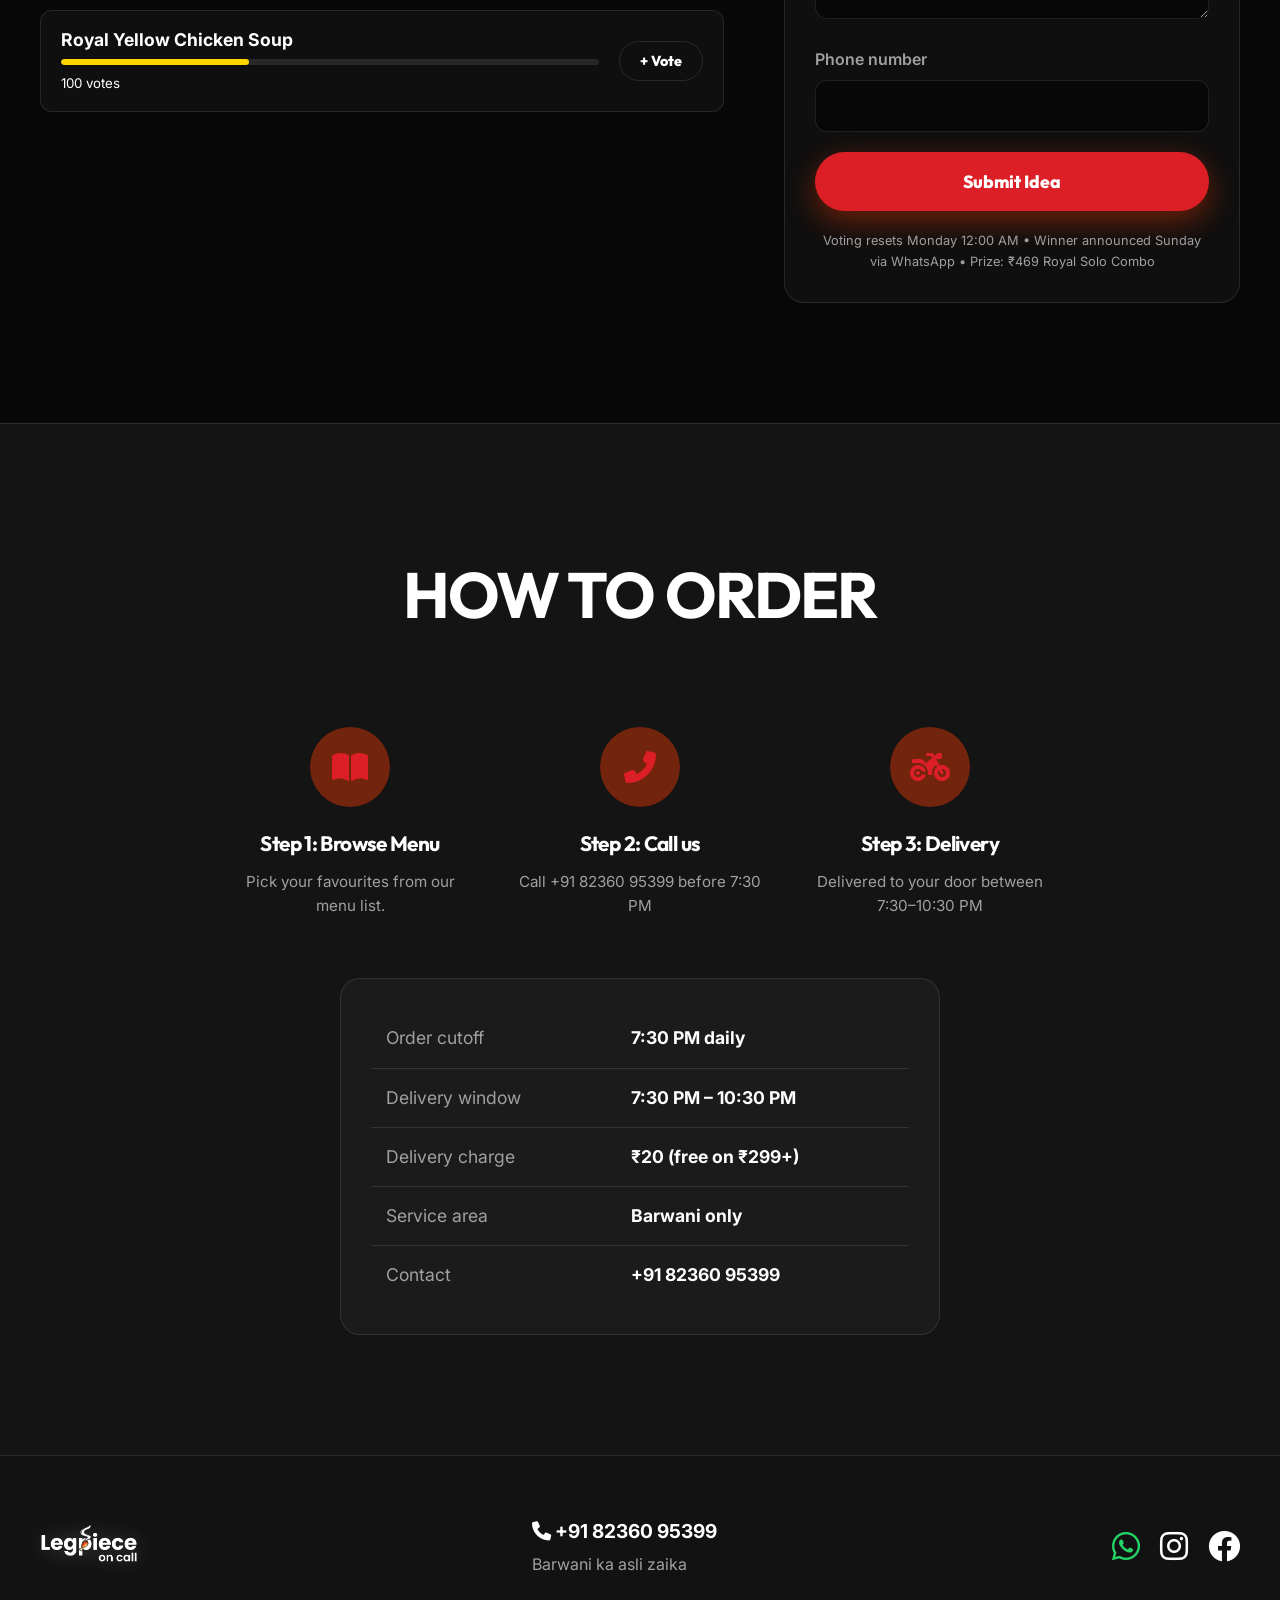
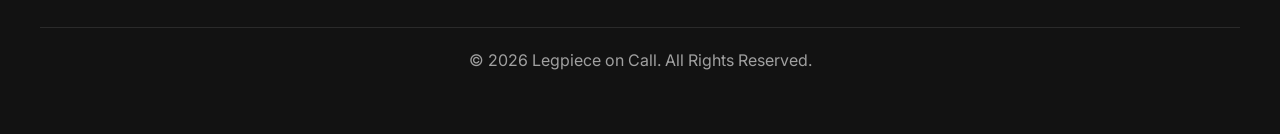
==== commit 0a1b8e72: "Implement persistent voting logic and update voting list" ====
--- a/index.html
+++ b/index.html
@@ -46,18 +46,17 @@
                         style="font-size: 1.8rem; color: var(--accent); margin-bottom: 40px; font-weight: 800; font-family: 'Outfit', sans-serif;">
                         Starting ₹199</p>
                     <div class="hero-btns" style="display: flex; gap: 20px; flex-wrap: wrap;">
-                        <a href="https://wa.me/918236095399" class="btn btn-primary">
+                        <a href="https://wa.me/918236095399" class="btn btn-primary" style="background-color: black; box-shadow: 0 10px 30px rgba(0,0,0,0.5);">
                             <i class="fas fa-phone"></i> WHATSAPP TO ORDER
                         </a>
-                        <a href="#menu-explorer" class="btn btn-outline">
+                        <a href="#menu-explorer" class="btn btn-outline" style="background-color: black; color: white; border-color: black;">
                             See full menu ↓
                         </a>
                     </div>
                 </div>
-                <div class="hero-visual desktop-only reveal" style="animation-delay: 0.2s;">
+                <div class="hero-visual reveal" style="animation-delay: 0.2s;">
                     <div class="hero-image-wrapper">
-                        <video autoplay muted loop playsinline
-                            style="width: 100%; height: 100%; object-fit: contain; display: block; background: transparent;">
+                        <video autoplay muted loop playsinline style="display: block;">
                             <source src="Dishes%20Images/video1.mp4" type="video/mp4">
                             Your browser does not support the video tag.
                         </video>
@@ -363,9 +362,9 @@
                                     <div class="progress-bar">
                                         <div class="progress" style="width: 60%;"></div>
                                     </div>
-                                    <small>120 votes</small>
-                                </div>
-                                <button class="btn btn-outline vote-btn">+ Vote</button>
+                                    <small class="vote-count">100 votes</small>
+                                </div>
+                                <button class="btn btn-outline vote-btn" data-dish="Shahi Makhmali Legpiece Curry">+ Vote</button>
                             </div>
                             <div class="vote-card">
                                 <div class="vote-details">
@@ -373,9 +372,19 @@
                                     <div class="progress-bar">
                                         <div class="progress" style="width: 45%;"></div>
                                     </div>
-                                    <small>90 votes</small>
-                                </div>
-                                <button class="btn btn-outline vote-btn">+ Vote</button>
+                                    <small class="vote-count">100 votes</small>
+                                </div>
+                                <button class="btn btn-outline vote-btn" data-dish="Paneer Butter Masala">+ Vote</button>
+                            </div>
+                            <div class="vote-card">
+                                <div class="vote-details">
+                                    <h5>Royal Yellow Chicken Soup</h5>
+                                    <div class="progress-bar">
+                                        <div class="progress" style="width: 35%;"></div>
+                                    </div>
+                                    <small class="vote-count">100 votes</small>
+                                </div>
+                                <button class="btn btn-outline vote-btn" data-dish="Royal Yellow Chicken Soup">+ Vote</button>
                             </div>
                         </div>
                     </div>
--- a/style.css
+++ b/style.css
@@ -161,10 +161,12 @@
 .hero-image-wrapper {
     position: relative;
     width: 100%;
-    height: 500px;
+    /* height: 500px; */
     border-radius: 40px;
     overflow: hidden;
     box-shadow: 0 20px 60px rgba(0, 0, 0, 0.5);
+    isolation: isolate;
+    /* Important for blend modes */
 }
 
 .hero-image-wrapper img,
@@ -173,6 +175,8 @@
     height: 100%;
     object-fit: cover;
     mix-blend-mode: screen;
+    filter: contrast(1.1) brightness(1.1);
+    /* Helps push dark areas to pure black */
 }
 
 .hero-tagline {
@@ -350,7 +354,7 @@
         top: 0;
         transform: none;
         width: 100%;
-        height: 350px;
+        height: 400px;
         border-radius: 24px;
     }
 
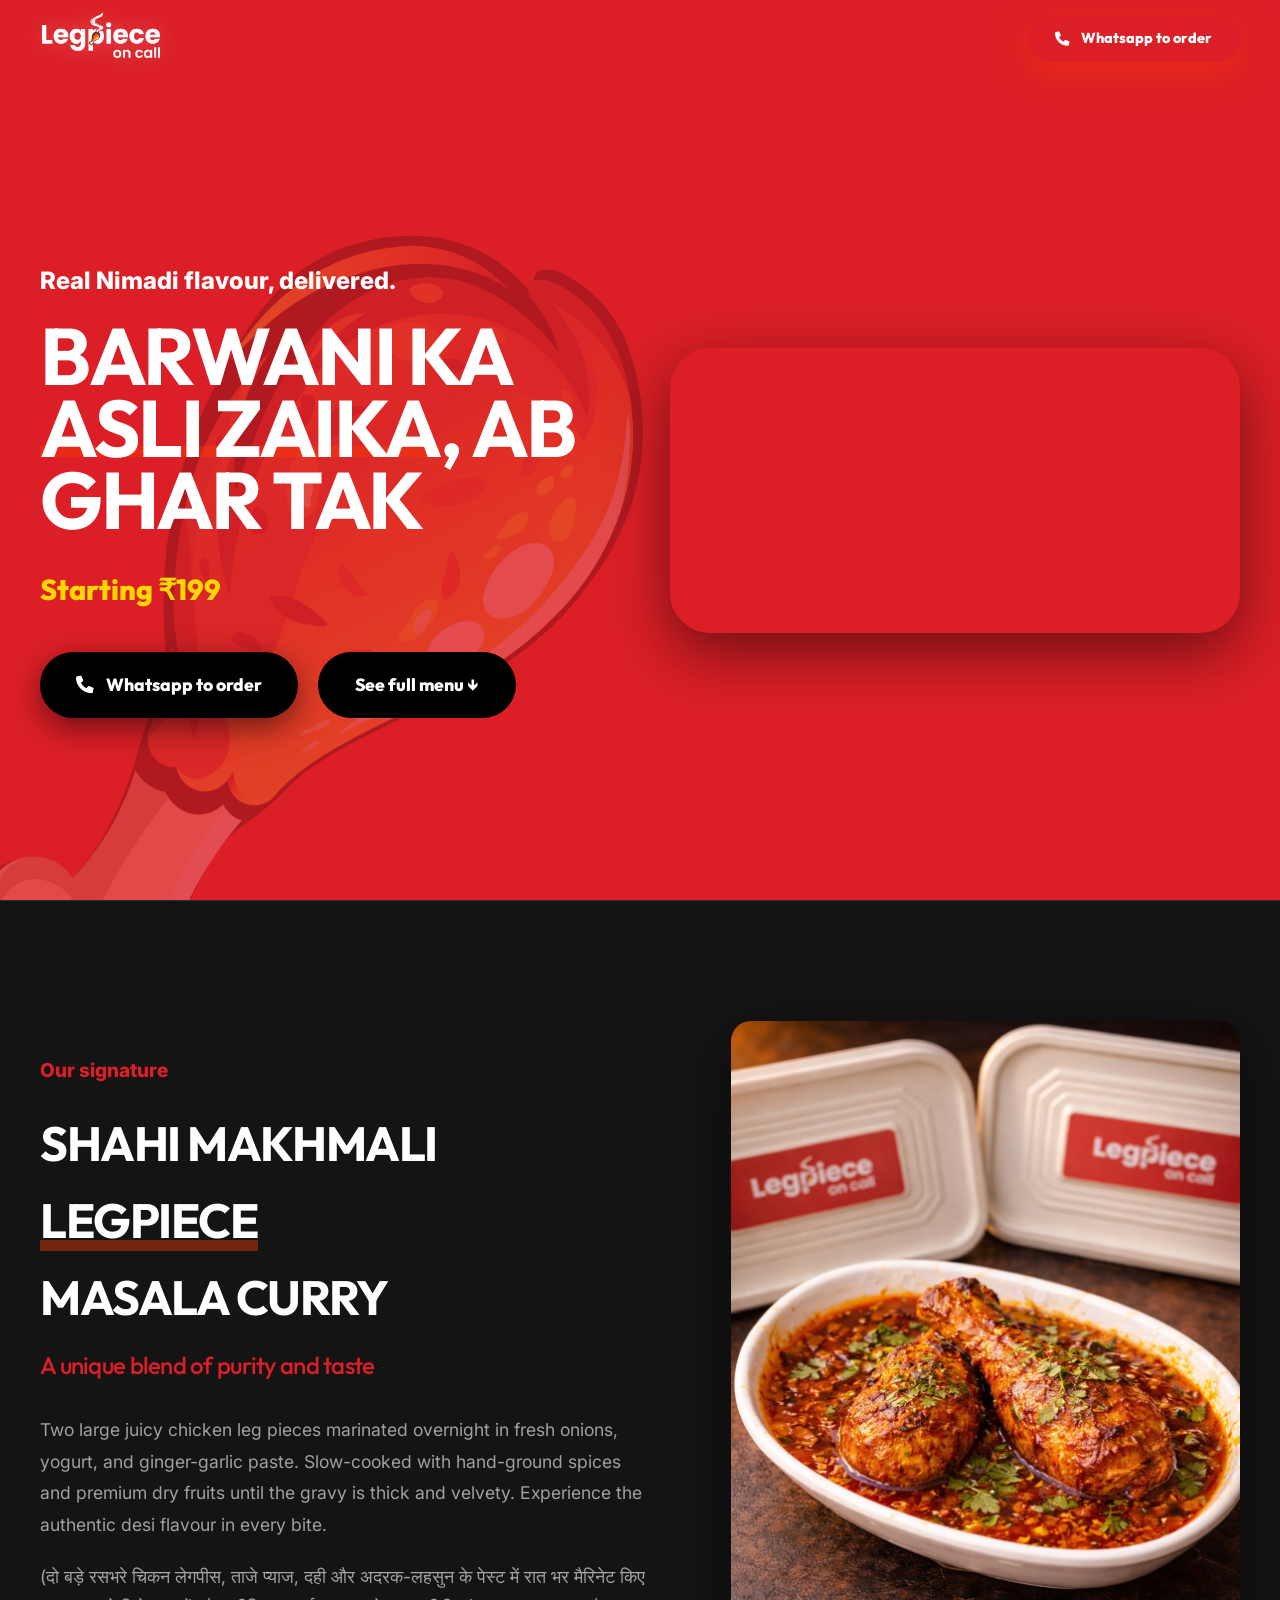
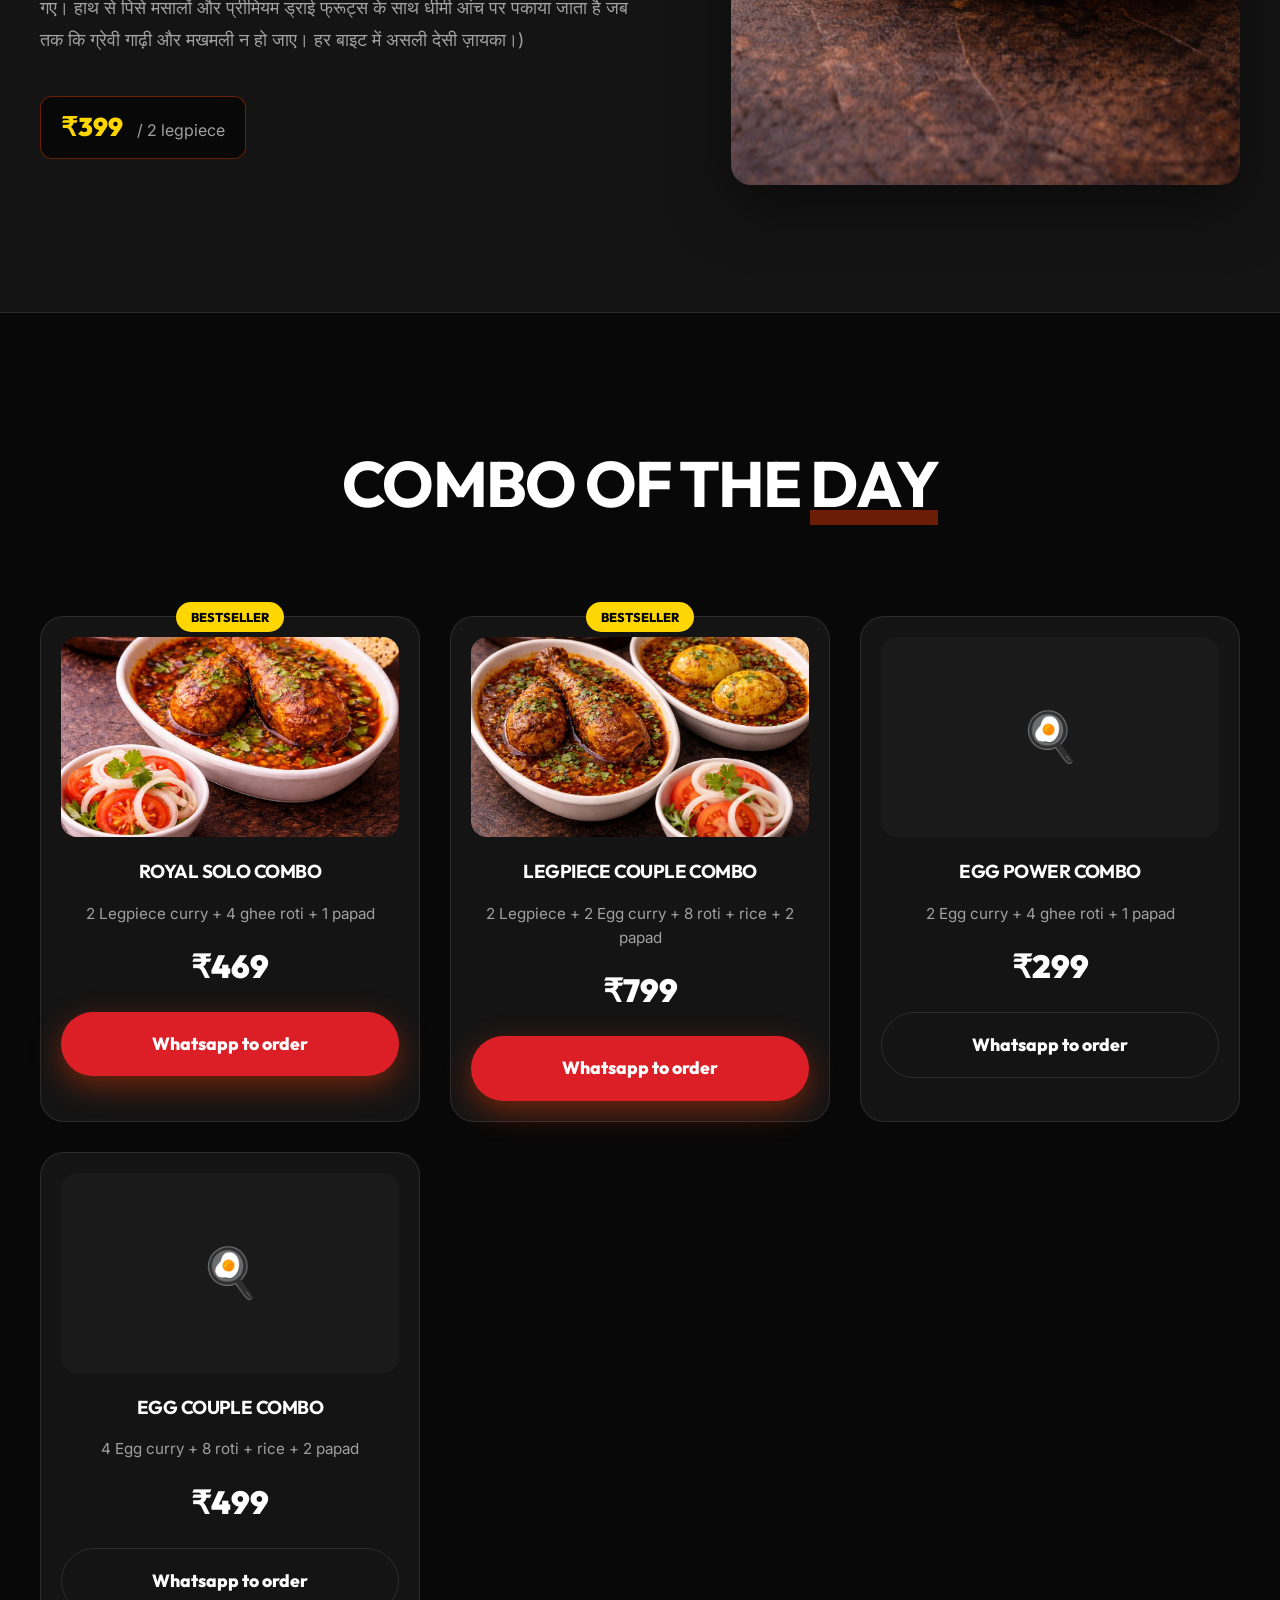
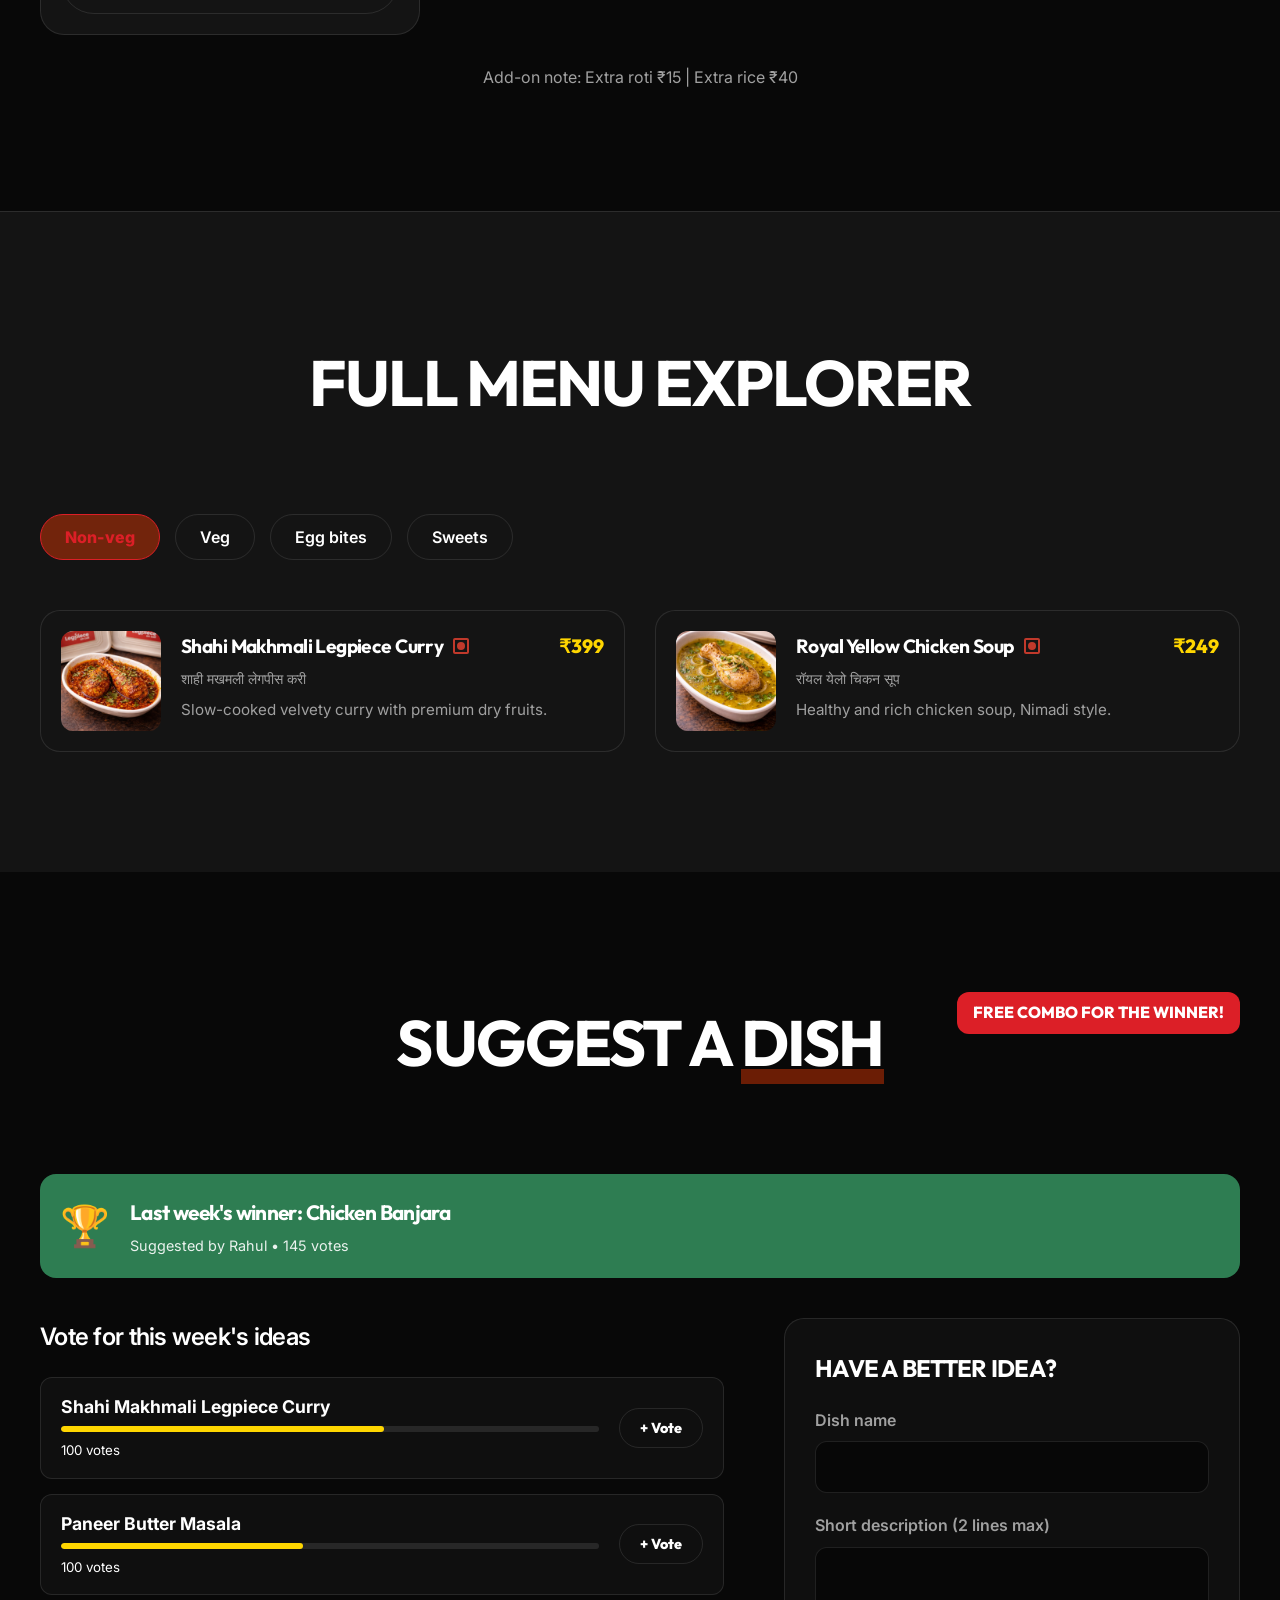
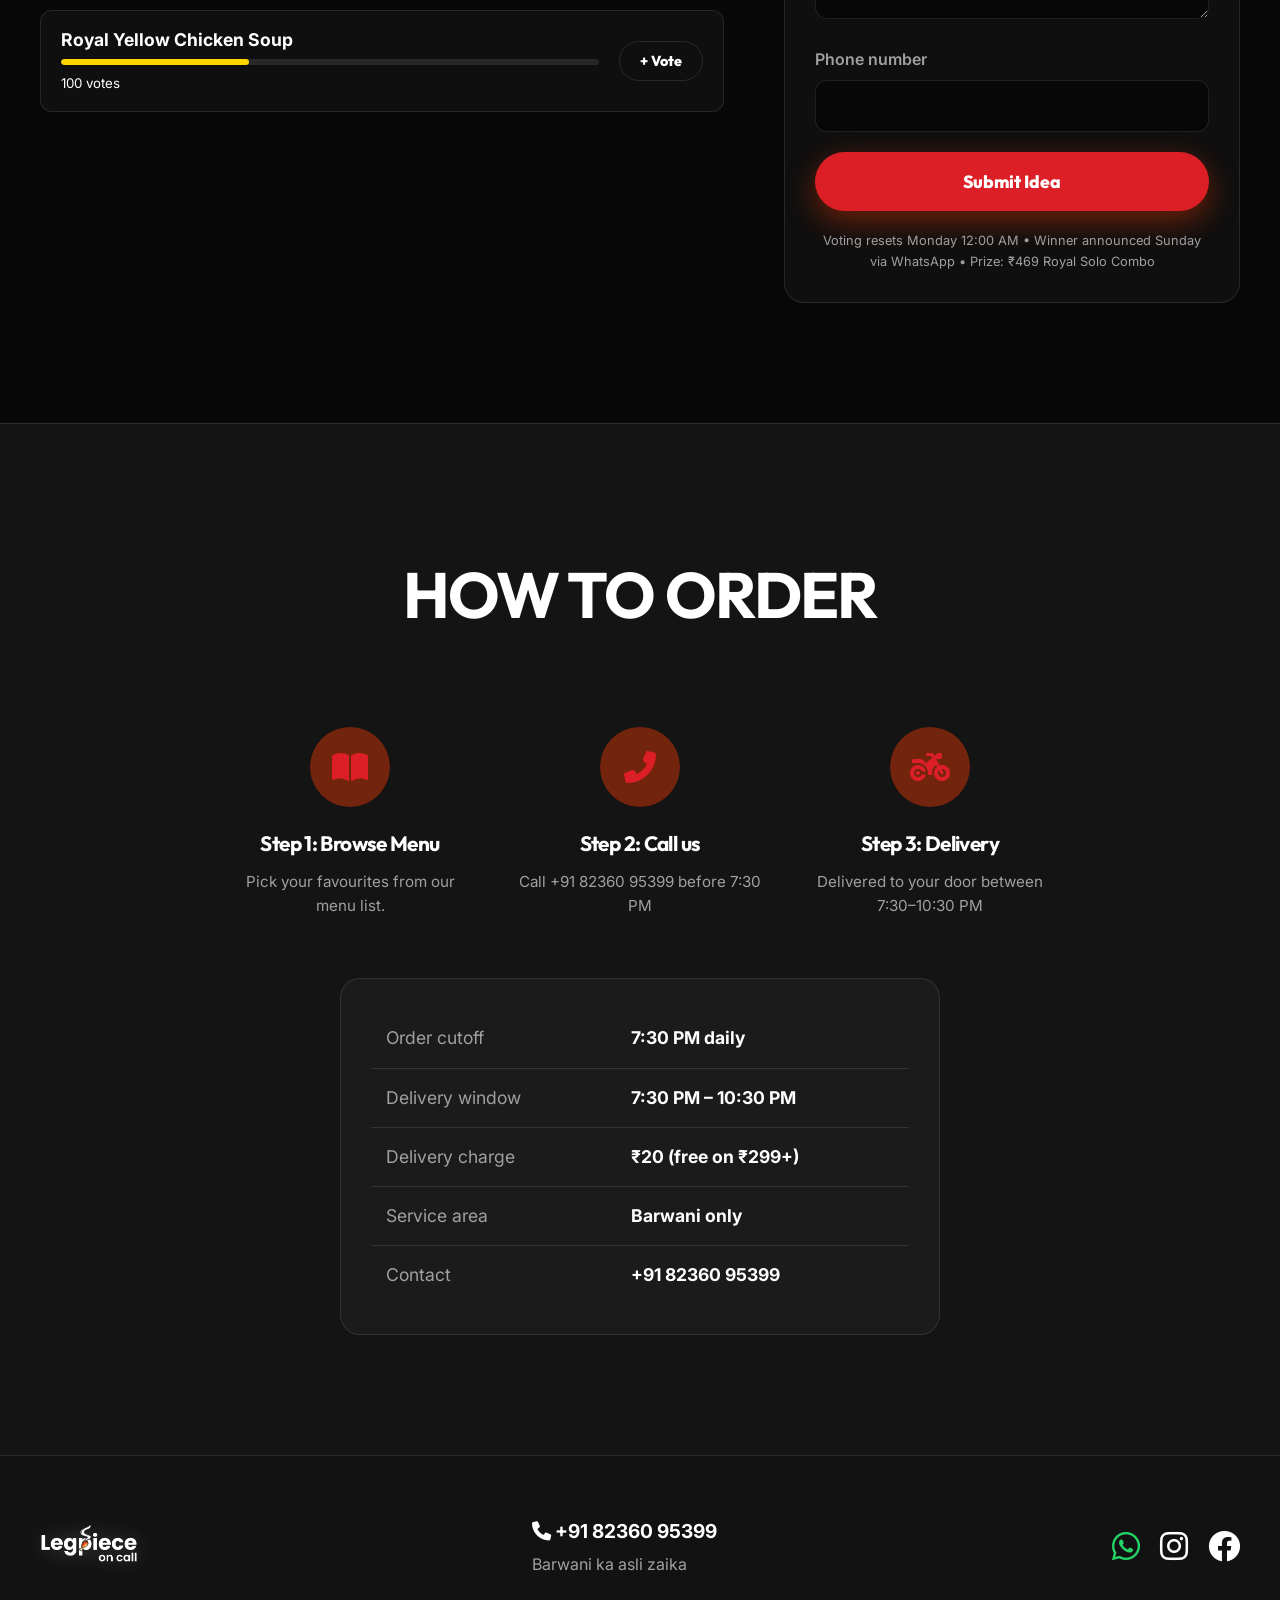
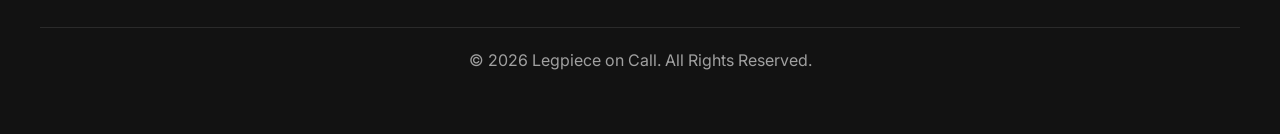
==== commit 911eec53: "Update CTA text, button styles, and responsive visual settings" ====
--- a/index.html
+++ b/index.html
@@ -26,7 +26,7 @@
             </div>
             <div class="desktop-only">
                 <a href="https://wa.me/918236095399" class="btn btn-primary btn-nav">
-                    <i class="fas fa-phone"></i> WHATSAPP TO ORDER
+                    <i class="fas fa-phone"></i> Whatsapp to order
                 </a>
             </div>
         </div>
@@ -46,10 +46,12 @@
                         style="font-size: 1.8rem; color: var(--accent); margin-bottom: 40px; font-weight: 800; font-family: 'Outfit', sans-serif;">
                         Starting ₹199</p>
                     <div class="hero-btns" style="display: flex; gap: 20px; flex-wrap: wrap;">
-                        <a href="https://wa.me/918236095399" class="btn btn-primary" style="background-color: black; box-shadow: 0 10px 30px rgba(0,0,0,0.5);">
-                            <i class="fas fa-phone"></i> WHATSAPP TO ORDER
+                        <a href="https://wa.me/918236095399" class="btn btn-primary"
+                            style="background-color: black; box-shadow: 0 10px 30px rgba(0,0,0,0.5);">
+                            <i class="fas fa-phone"></i> Whatsapp to order
                         </a>
-                        <a href="#menu-explorer" class="btn btn-outline" style="background-color: black; color: white; border-color: black;">
+                        <a href="#menu-explorer" class="btn btn-outline"
+                            style="background-color: black; color: white; border-color: black;">
                             See full menu ↓
                         </a>
                     </div>
@@ -115,7 +117,7 @@
                         <p class="combo-desc">2 Legpiece curry + 4 ghee roti + 1 papad</p>
                         <div class="combo-price">₹469</div>
                         <a href="https://wa.me/918236095399" class="btn btn-primary"
-                            style="width: 100%; justify-content: center;">Call to order</a>
+                            style="width: 100%; justify-content: center;">Whatsapp to order</a>
                     </div>
                     <!-- Legpiece Couple Combo -->
                     <div class="combo-card reveal" style="animation-delay: 0.1s;">
@@ -127,7 +129,7 @@
                         <p class="combo-desc">2 Legpiece + 2 Egg curry + 8 roti + rice + 2 papad</p>
                         <div class="combo-price">₹799</div>
                         <a href="https://wa.me/918236095399" class="btn btn-primary"
-                            style="width: 100%; justify-content: center;">Call to order</a>
+                            style="width: 100%; justify-content: center;">Whatsapp to order</a>
                     </div>
                     <!-- Egg Power Combo -->
                     <div class="combo-card reveal" style="animation-delay: 0.2s;">
@@ -138,7 +140,7 @@
                         <p class="combo-desc">2 Egg curry + 4 ghee roti + 1 papad</p>
                         <div class="combo-price">₹299</div>
                         <a href="https://wa.me/918236095399" class="btn btn-outline"
-                            style="width: 100%; justify-content: center;">Call to order</a>
+                            style="width: 100%; justify-content: center;">Whatsapp to order</a>
                     </div>
                     <!-- Egg Couple Combo -->
                     <div class="combo-card reveal" style="animation-delay: 0.3s;">
@@ -149,7 +151,7 @@
                         <p class="combo-desc">4 Egg curry + 8 roti + rice + 2 papad</p>
                         <div class="combo-price">₹499</div>
                         <a href="https://wa.me/918236095399" class="btn btn-outline"
-                            style="width: 100%; justify-content: center;">Call to order</a>
+                            style="width: 100%; justify-content: center;">Whatsapp to order</a>
                     </div>
                 </div>
                 <div style="text-align: center; margin-top: 30px; color: var(--text-muted);">
@@ -364,7 +366,8 @@
                                     </div>
                                     <small class="vote-count">100 votes</small>
                                 </div>
-                                <button class="btn btn-outline vote-btn" data-dish="Shahi Makhmali Legpiece Curry">+ Vote</button>
+                                <button class="btn btn-outline vote-btn" data-dish="Shahi Makhmali Legpiece Curry">+
+                                    Vote</button>
                             </div>
                             <div class="vote-card">
                                 <div class="vote-details">
@@ -374,7 +377,8 @@
                                     </div>
                                     <small class="vote-count">100 votes</small>
                                 </div>
-                                <button class="btn btn-outline vote-btn" data-dish="Paneer Butter Masala">+ Vote</button>
+                                <button class="btn btn-outline vote-btn" data-dish="Paneer Butter Masala">+
+                                    Vote</button>
                             </div>
                             <div class="vote-card">
                                 <div class="vote-details">
@@ -384,7 +388,8 @@
                                     </div>
                                     <small class="vote-count">100 votes</small>
                                 </div>
-                                <button class="btn btn-outline vote-btn" data-dish="Royal Yellow Chicken Soup">+ Vote</button>
+                                <button class="btn btn-outline vote-btn" data-dish="Royal Yellow Chicken Soup">+
+                                    Vote</button>
                             </div>
                         </div>
                     </div>
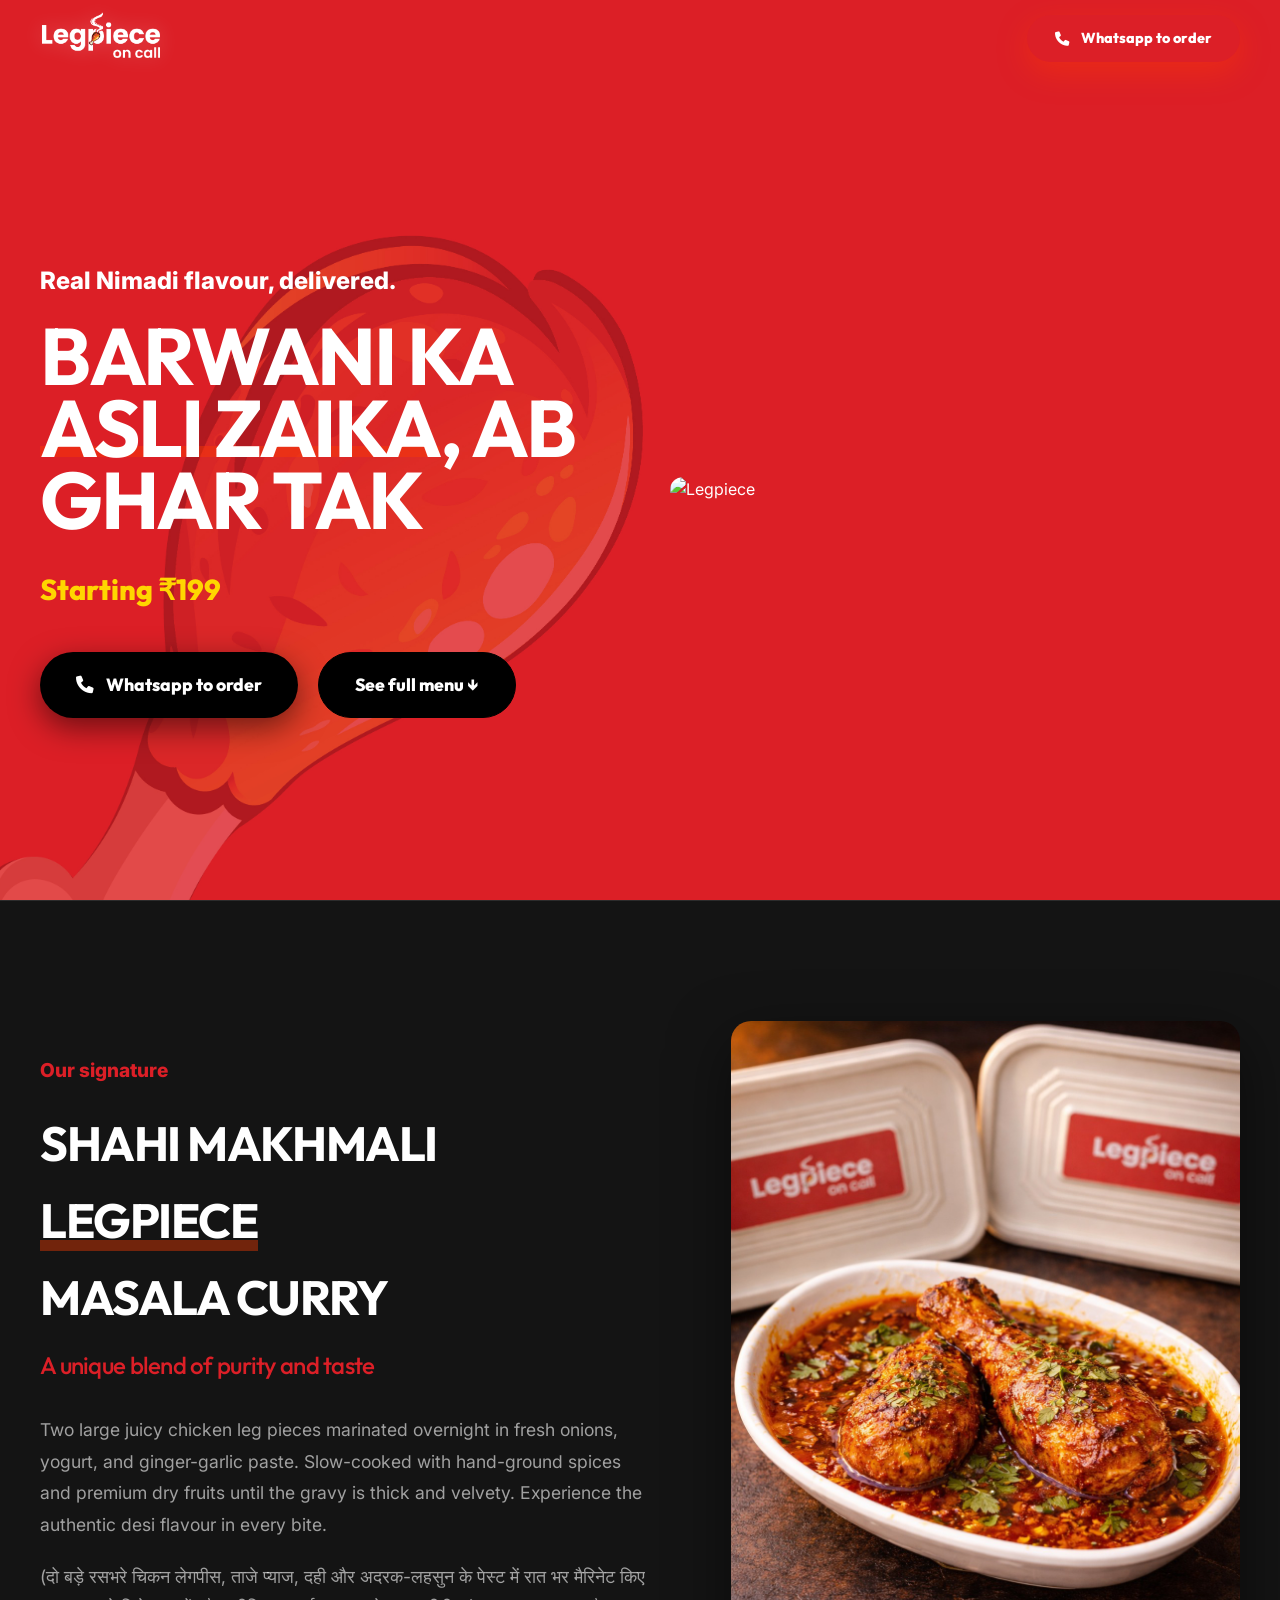
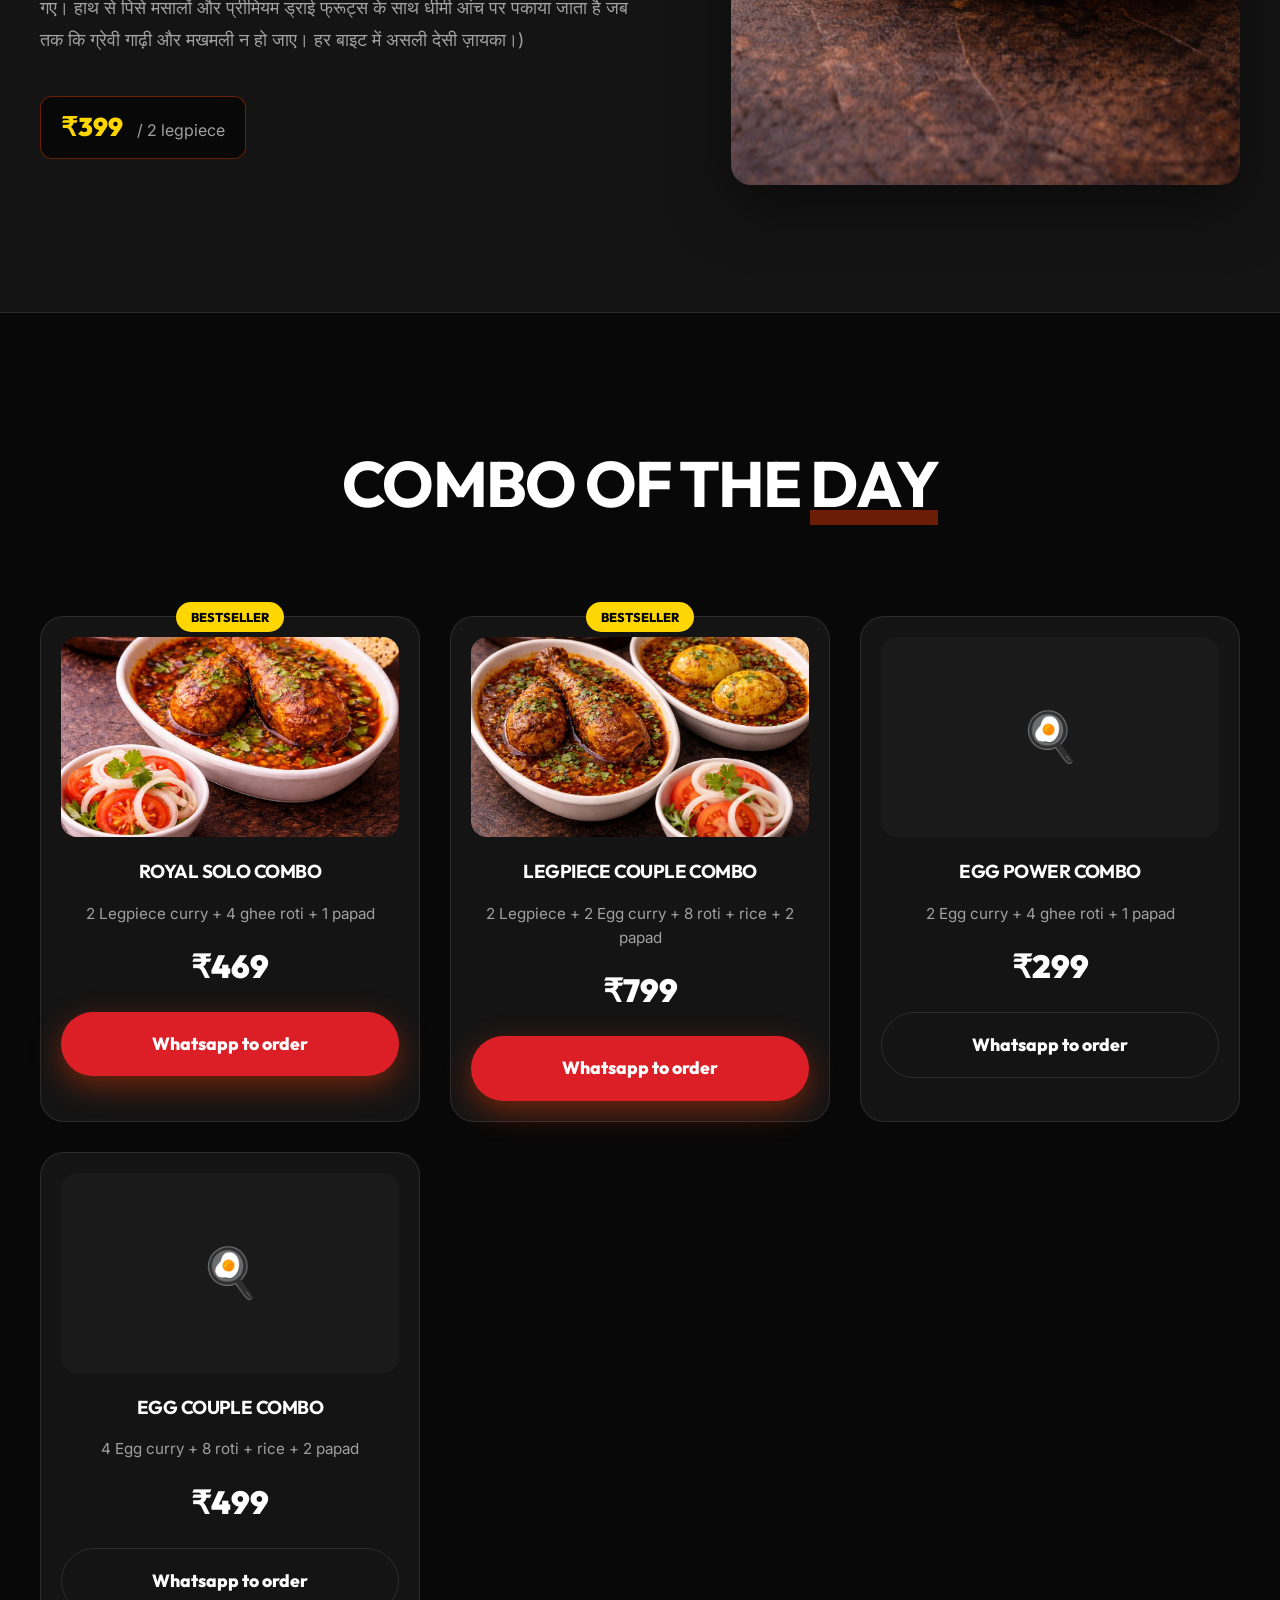
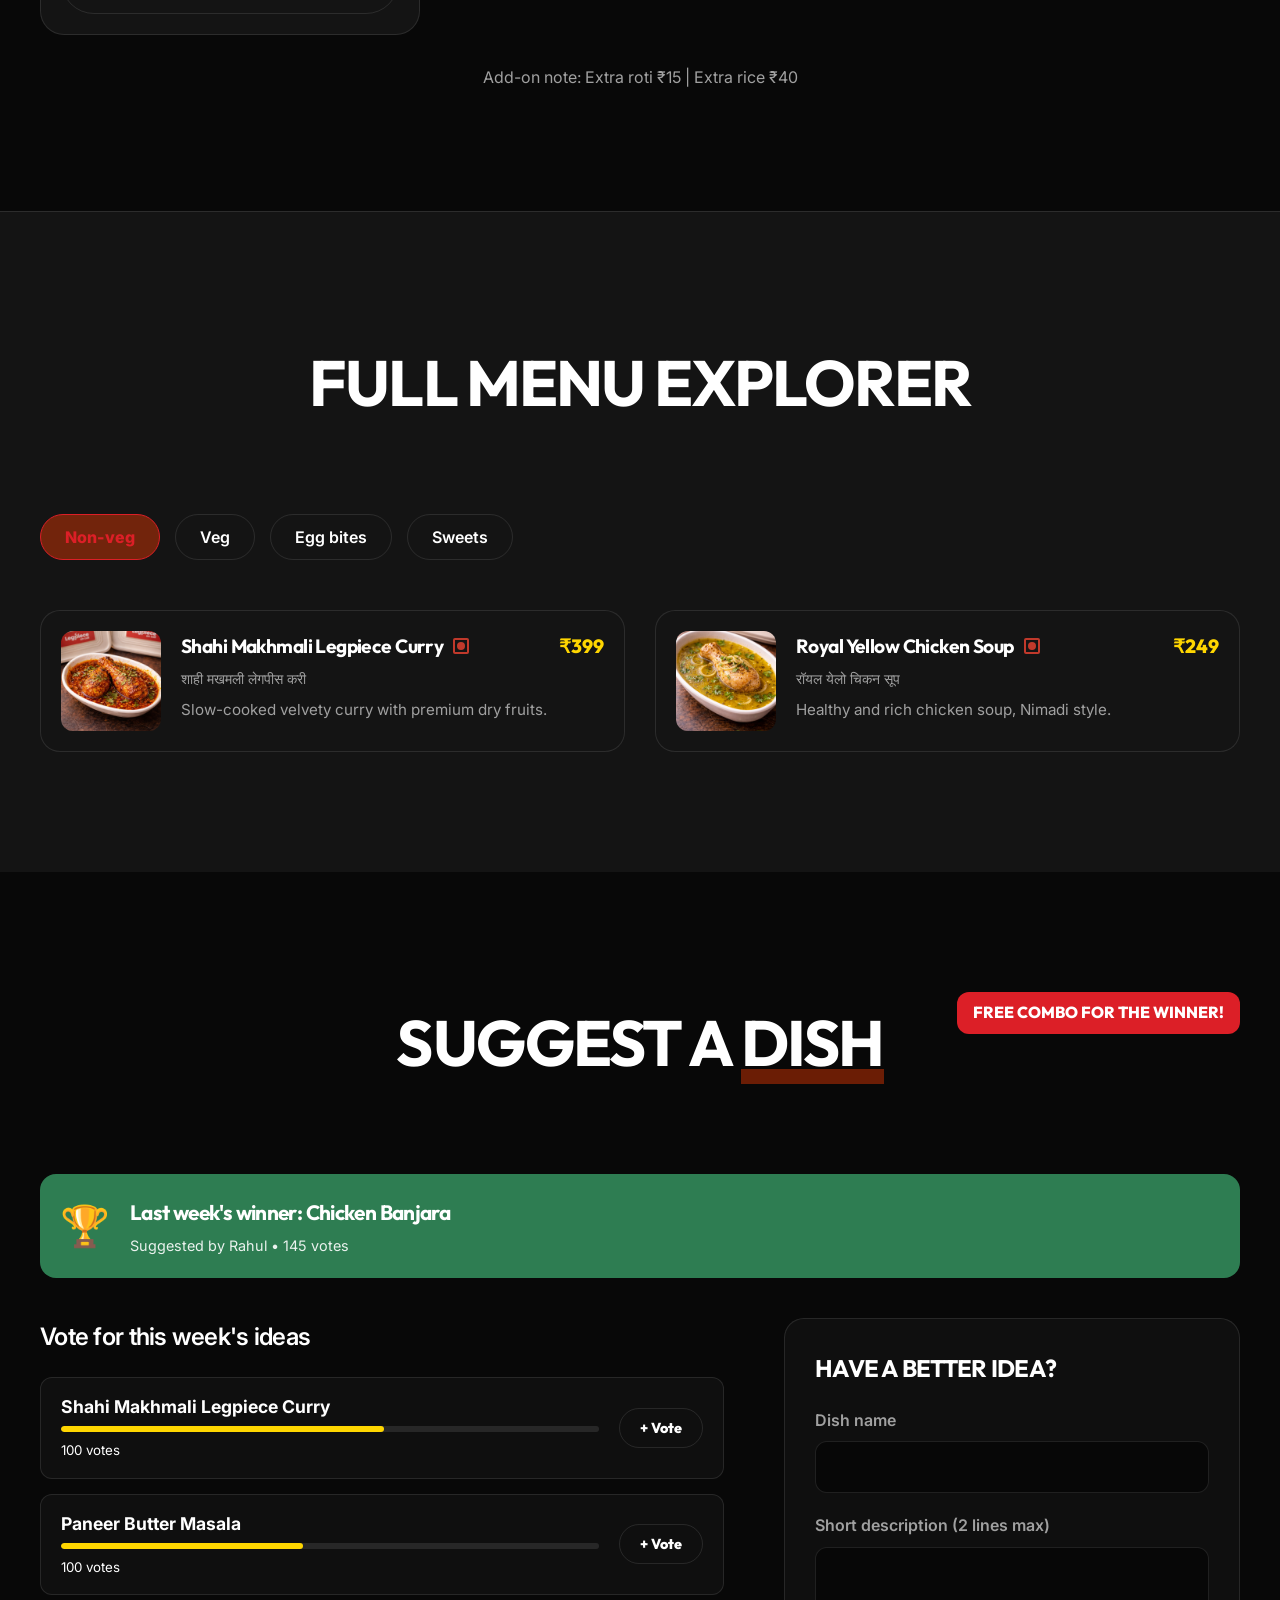
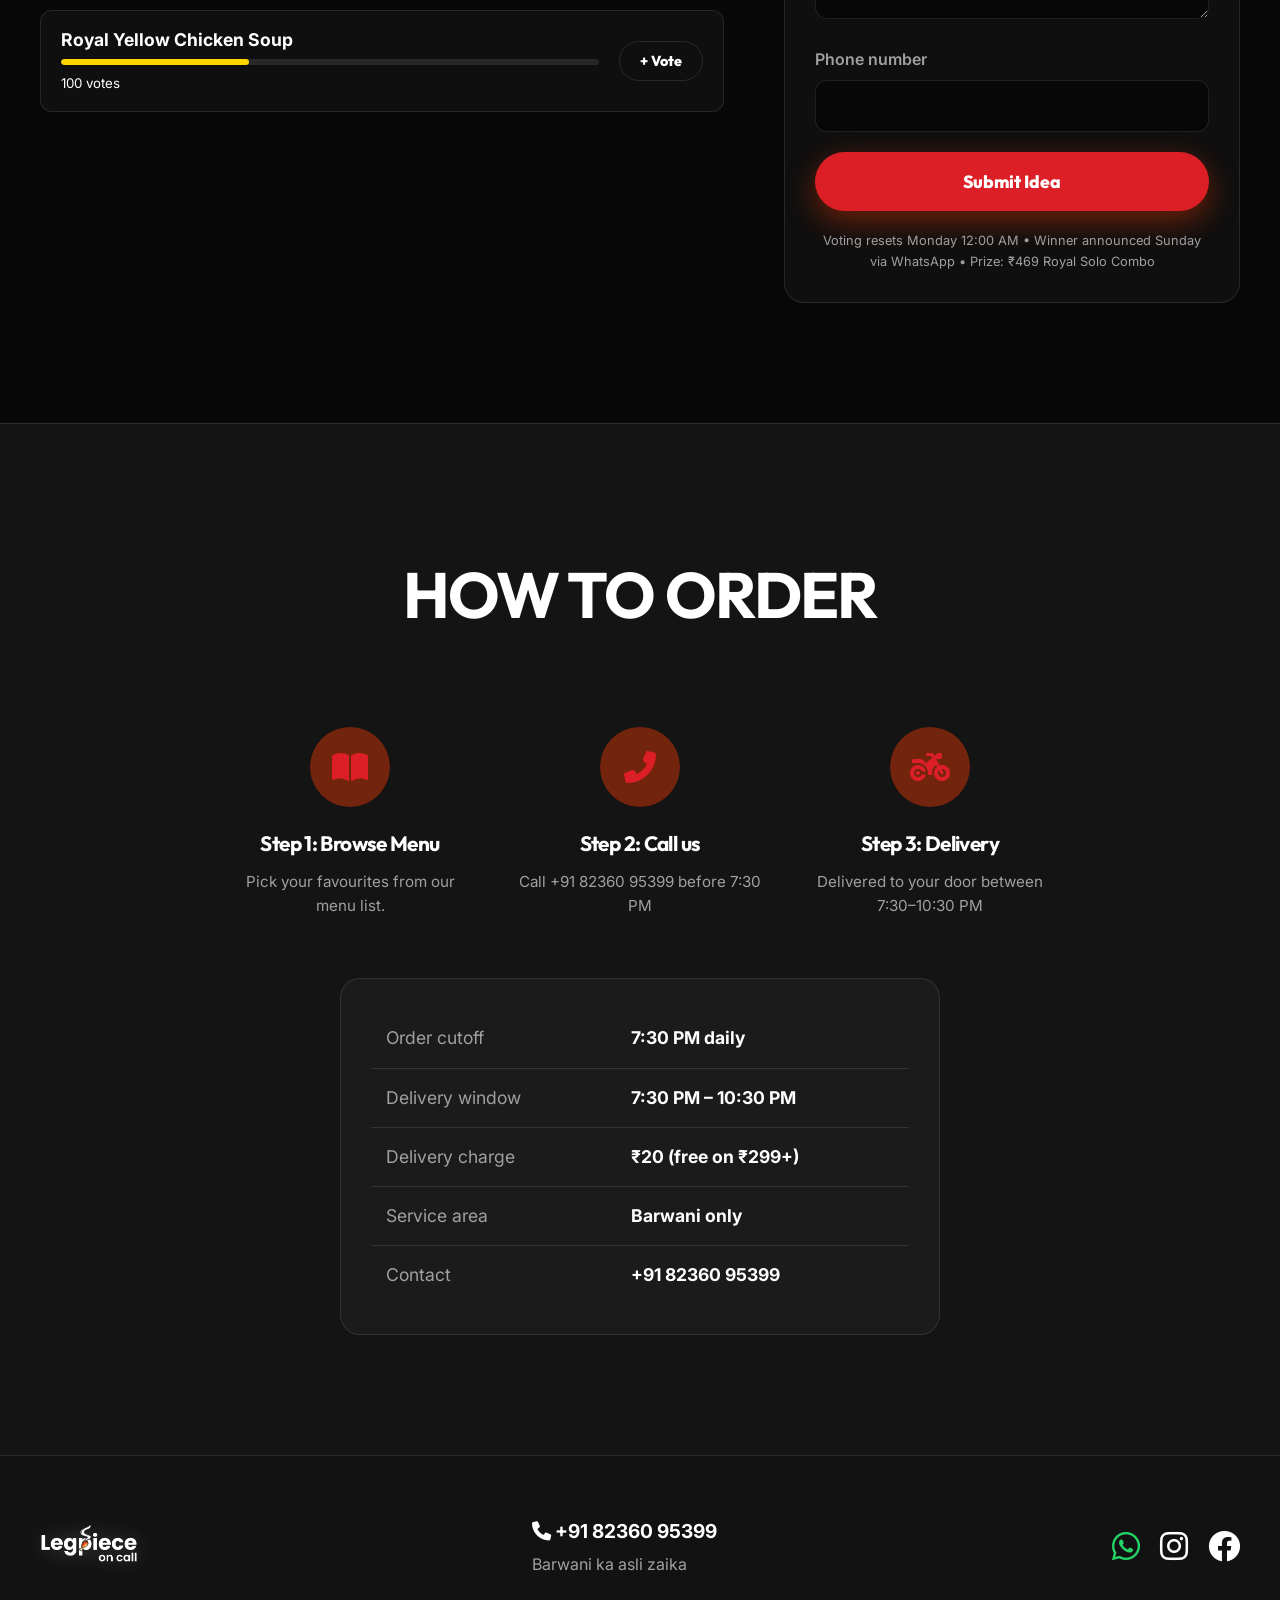
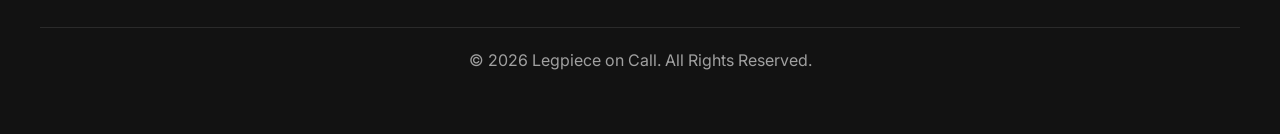
==== commit aed37b2d: "Update hero asset to gif and adjust mobile styling" ====
--- a/index.html
+++ b/index.html
@@ -58,10 +58,7 @@
                 </div>
                 <div class="hero-visual reveal" style="animation-delay: 0.2s;">
                     <div class="hero-image-wrapper">
-                        <video autoplay muted loop playsinline style="display: block;">
-                            <source src="Dishes%20Images/video1.mp4" type="video/mp4">
-                            Your browser does not support the video tag.
-                        </video>
+                        <img src="Dishes%20Images/video3.gif" alt="Legpiece" style="display: block; width: 100%; height: 100%; object-fit: cover; mix-blend-mode: screen;">
                     </div>
                 </div>
             </div>
--- a/style.css
+++ b/style.css
@@ -164,7 +164,7 @@
     /* height: 500px; */
     border-radius: 40px;
     overflow: hidden;
-    box-shadow: 0 20px 60px rgba(0, 0, 0, 0.5);
+    /* box-shadow: 0 20px 60px rgba(0, 0, 0, 0.5); */
     isolation: isolate;
     /* Important for blend modes */
 }
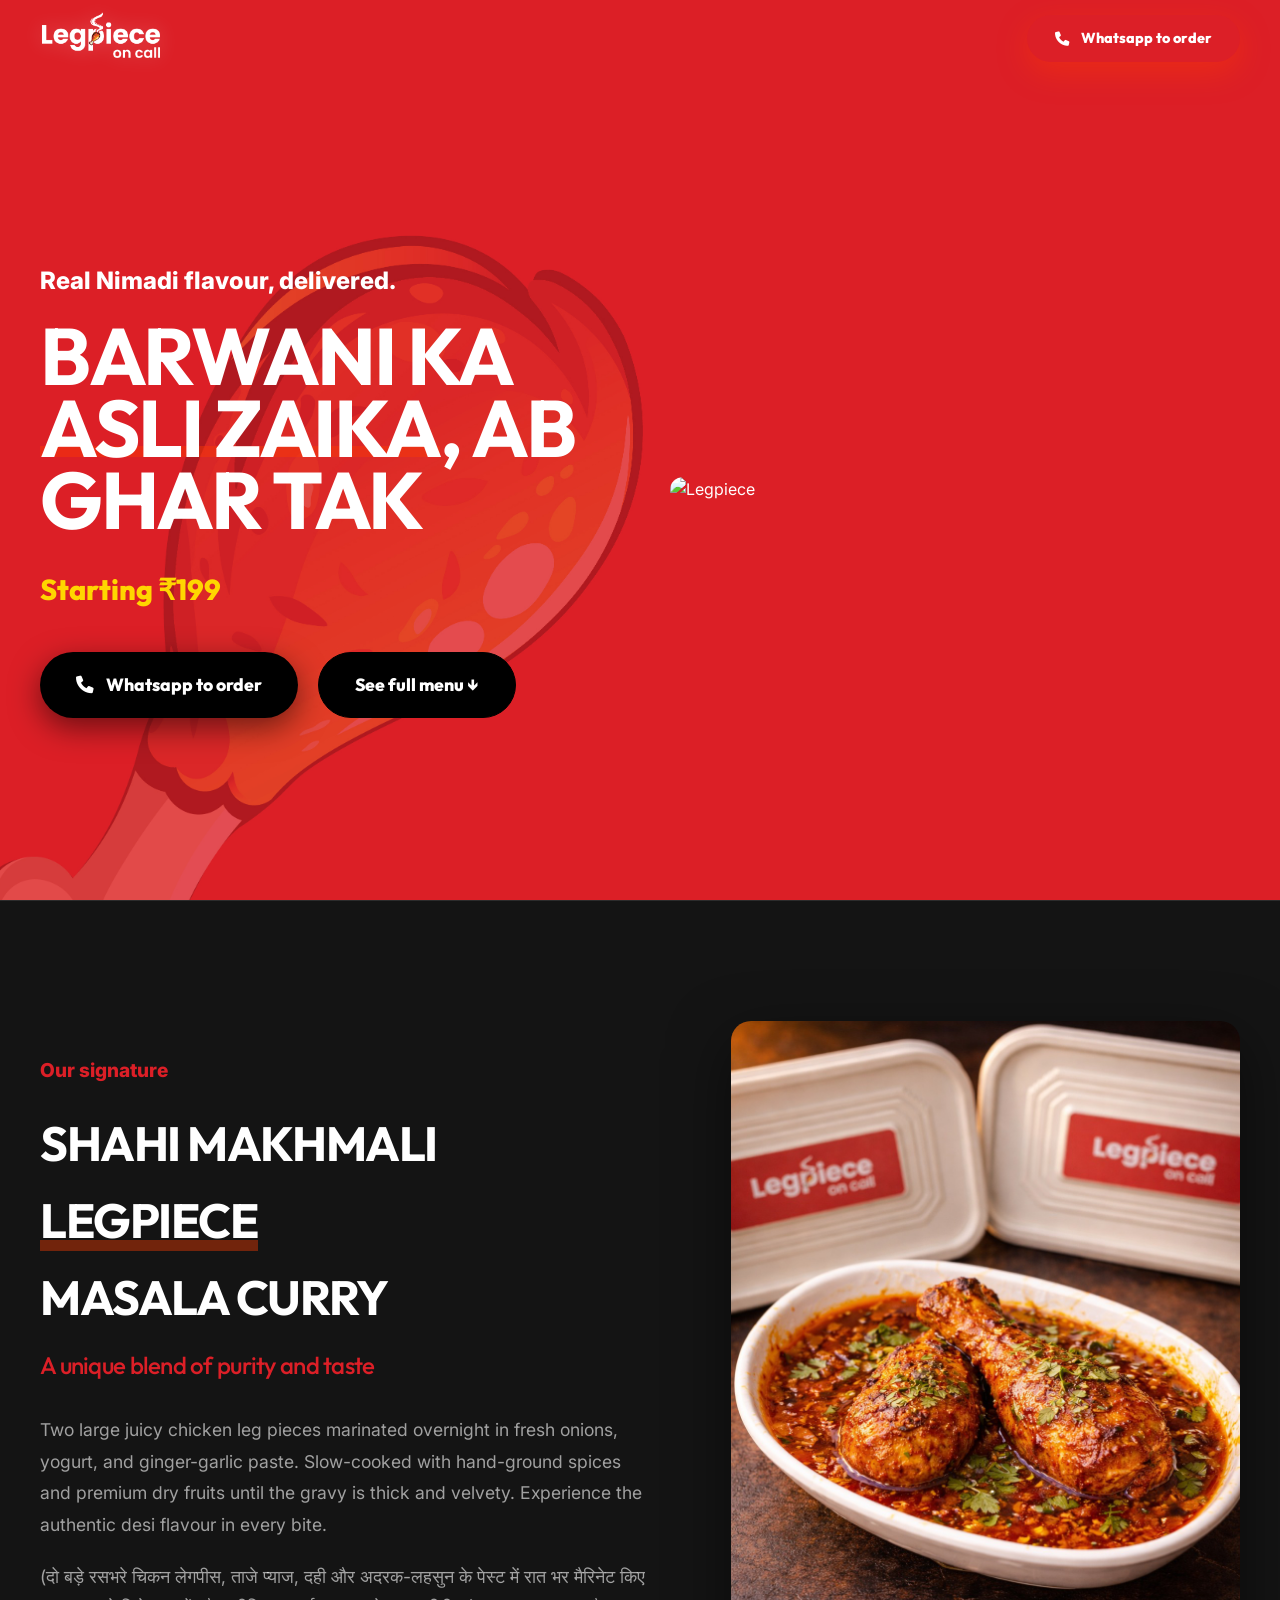
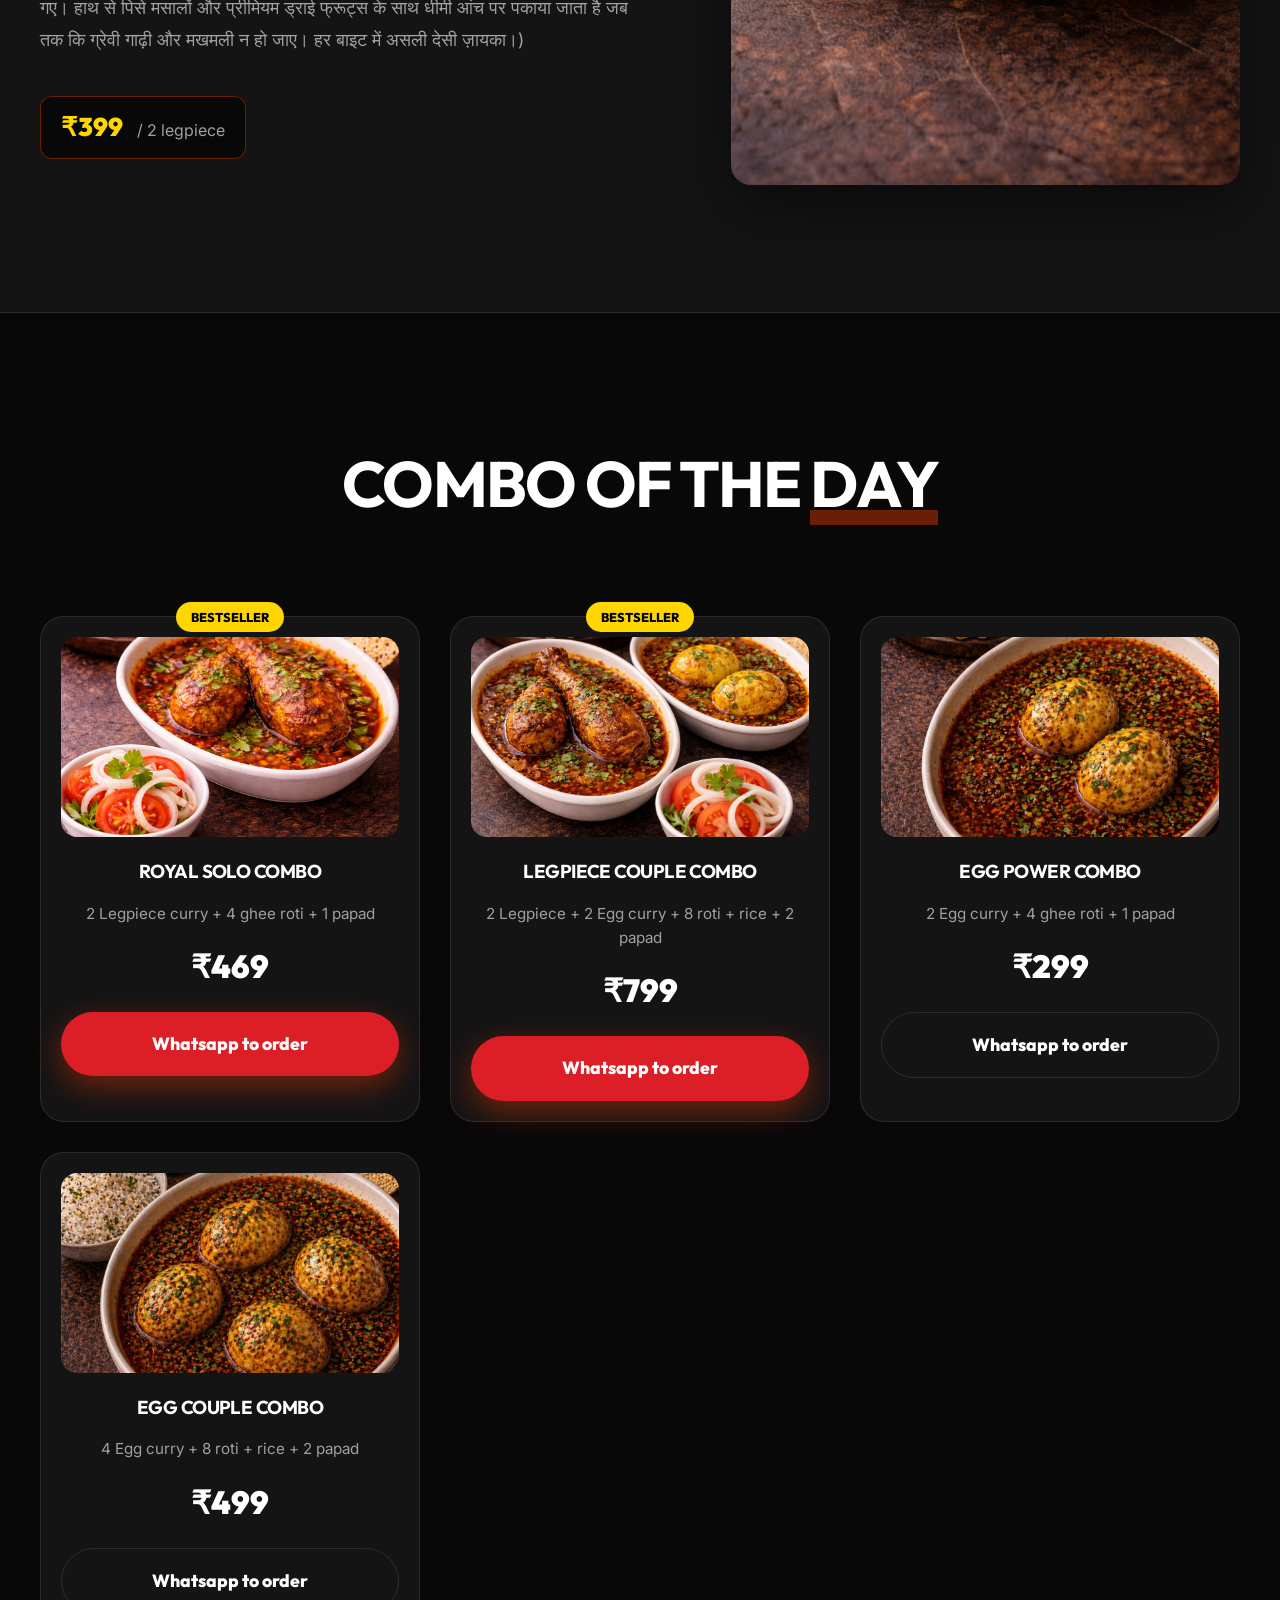
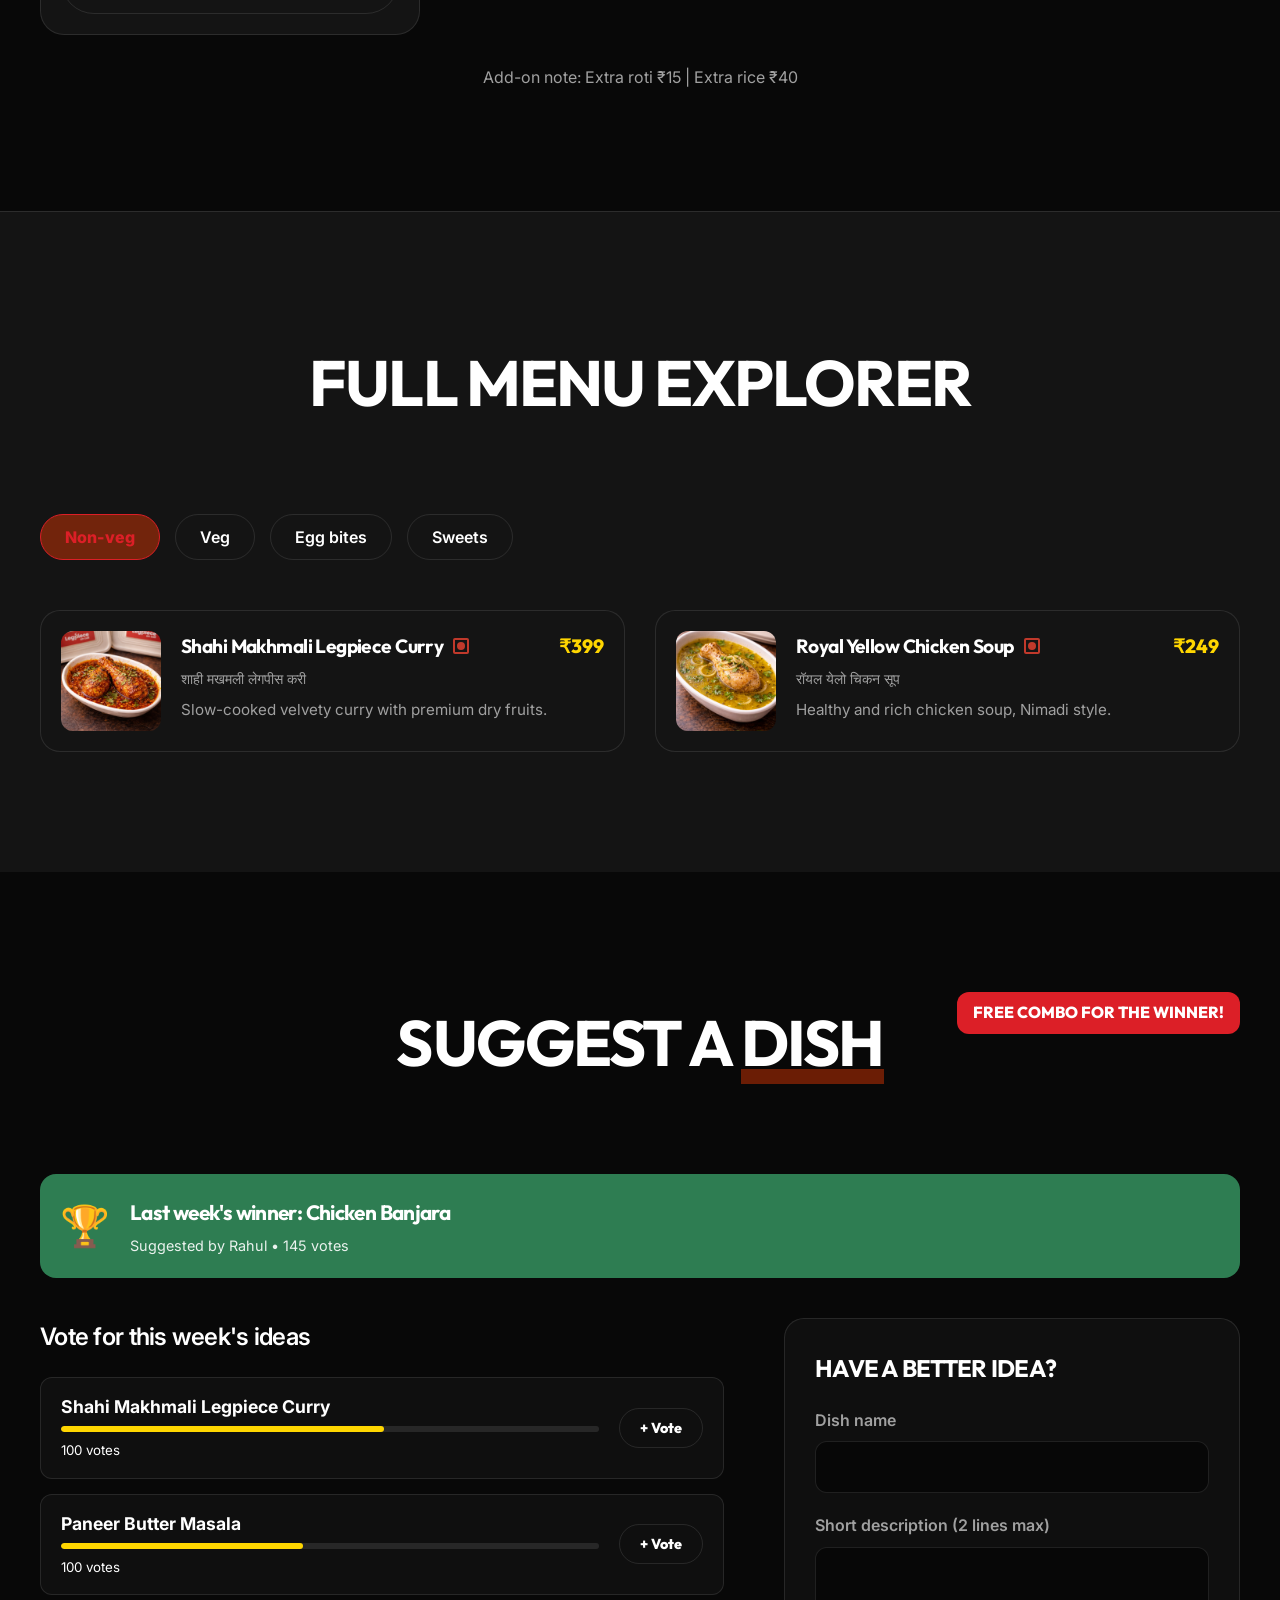
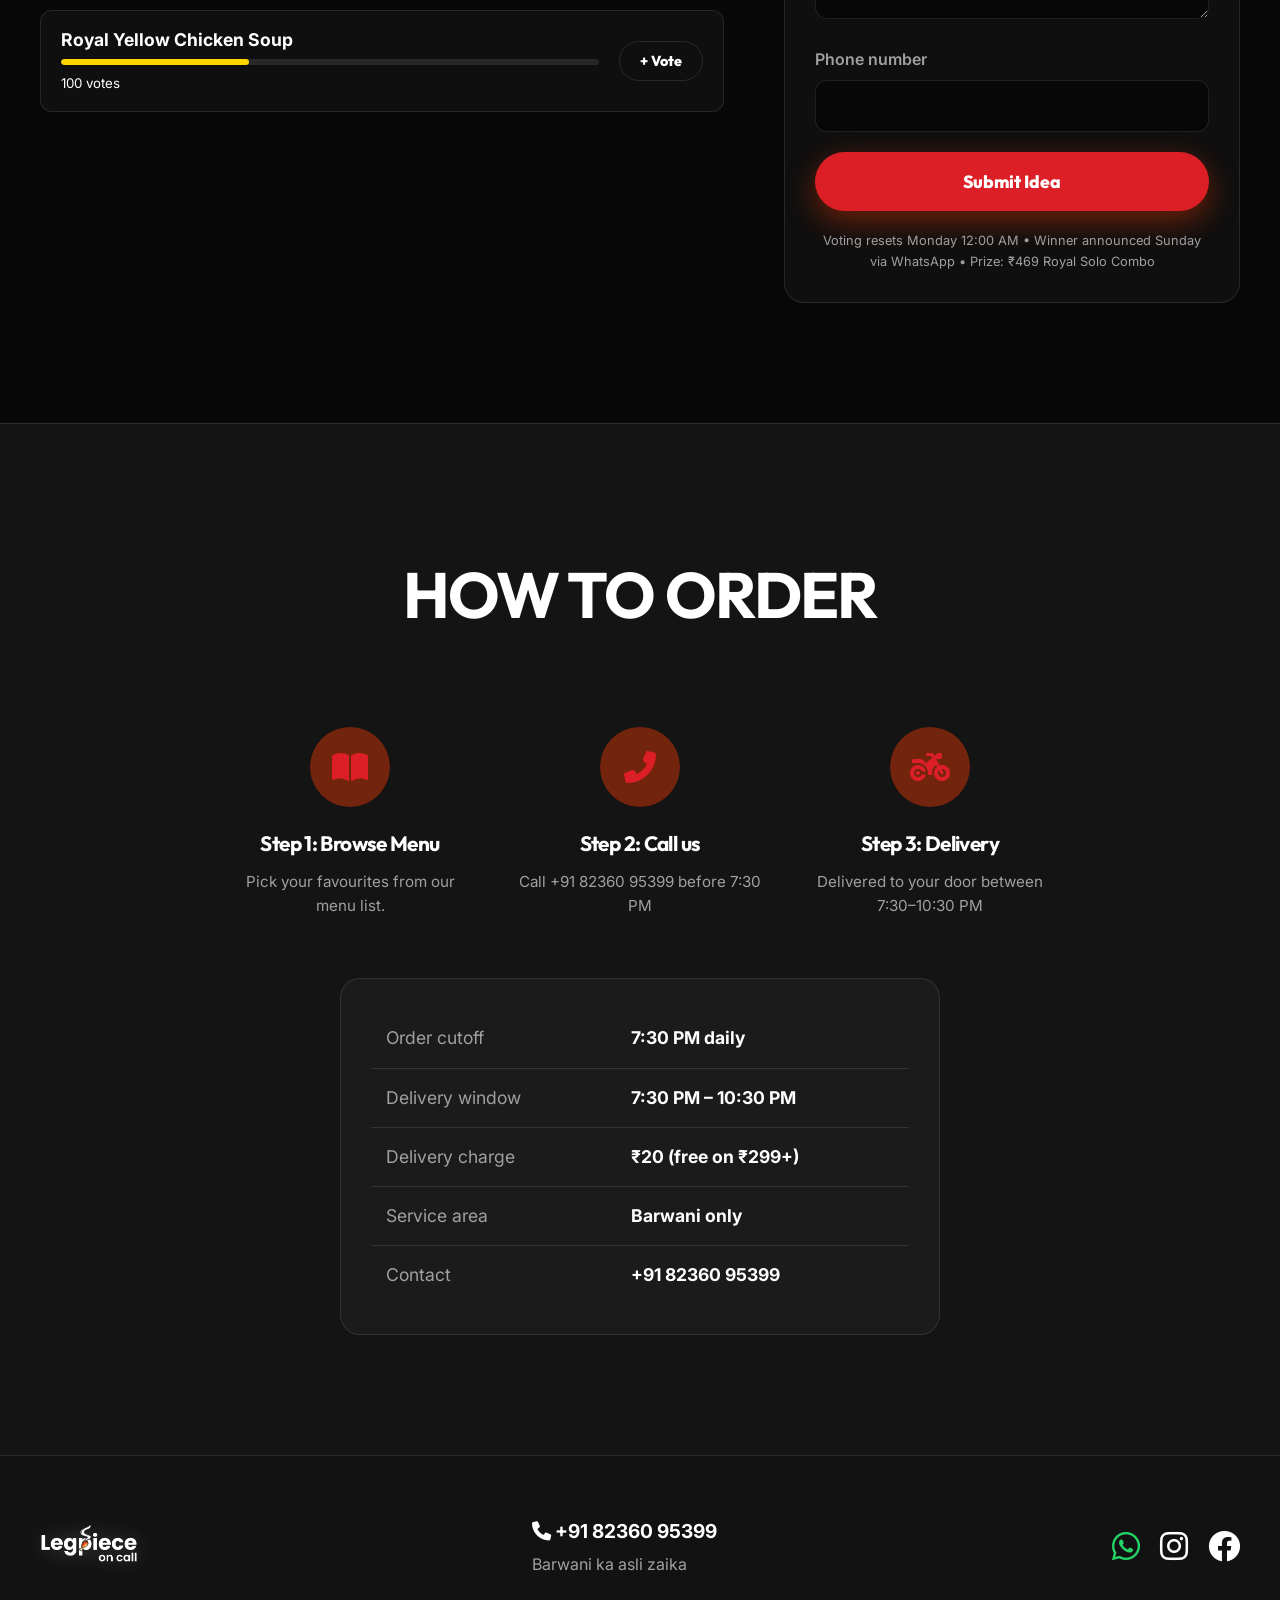
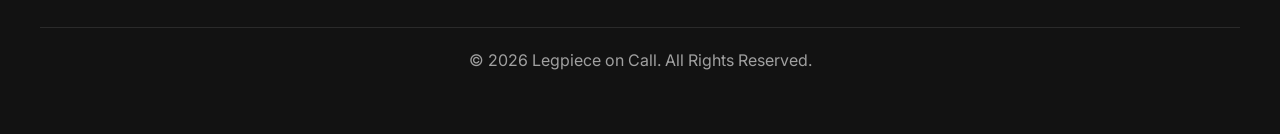
==== commit 4d9f0a90: "Add images for egg combos and menu items" ====
--- a/index.html
+++ b/index.html
@@ -131,7 +131,7 @@
                     <!-- Egg Power Combo -->
                     <div class="combo-card reveal" style="animation-delay: 0.2s;">
                         <div class="combo-img">
-                            <div class="placeholder-img" style="font-size: 3rem;">🍳</div>
+                            <img src="Dishes%20Images/Egg%20Power%20Combo.png" alt="Egg Power Combo">
                         </div>
                         <h3>Egg Power Combo</h3>
                         <p class="combo-desc">2 Egg curry + 4 ghee roti + 1 papad</p>
@@ -142,7 +142,7 @@
                     <!-- Egg Couple Combo -->
                     <div class="combo-card reveal" style="animation-delay: 0.3s;">
                         <div class="combo-img">
-                            <div class="placeholder-img" style="font-size: 3rem;">🍳</div>
+                            <img src="Dishes%20Images/Egg%20Couple%20Combo.png" alt="Egg Couple Combo">
                         </div>
                         <h3>Egg Couple Combo</h3>
                         <p class="combo-desc">4 Egg curry + 8 roti + rice + 2 papad</p>
@@ -290,6 +290,9 @@
                             </div>
                         </div>
                         <div class="menu-item-card">
+                            <div class="menu-item-img">
+                                <img src="Dishes%20Images/Egg%20Masala%20Omelette.png" alt="Egg Masala Omelette">
+                            </div>
                             <div class="menu-item-info">
                                 <div class="menu-item-header">
                                     <h4>Egg Masala Omelette <span class="veg-dot non-veg"></span></h4>
--- a/style.css
+++ b/style.css
@@ -30,6 +30,7 @@
     font-family: 'Inter', sans-serif;
     line-height: 1.6;
     overflow-x: hidden;
+    /* cursor: url('Dishes%20Images/fav.png') 16 16, pointer; */
 }
 
 h1,
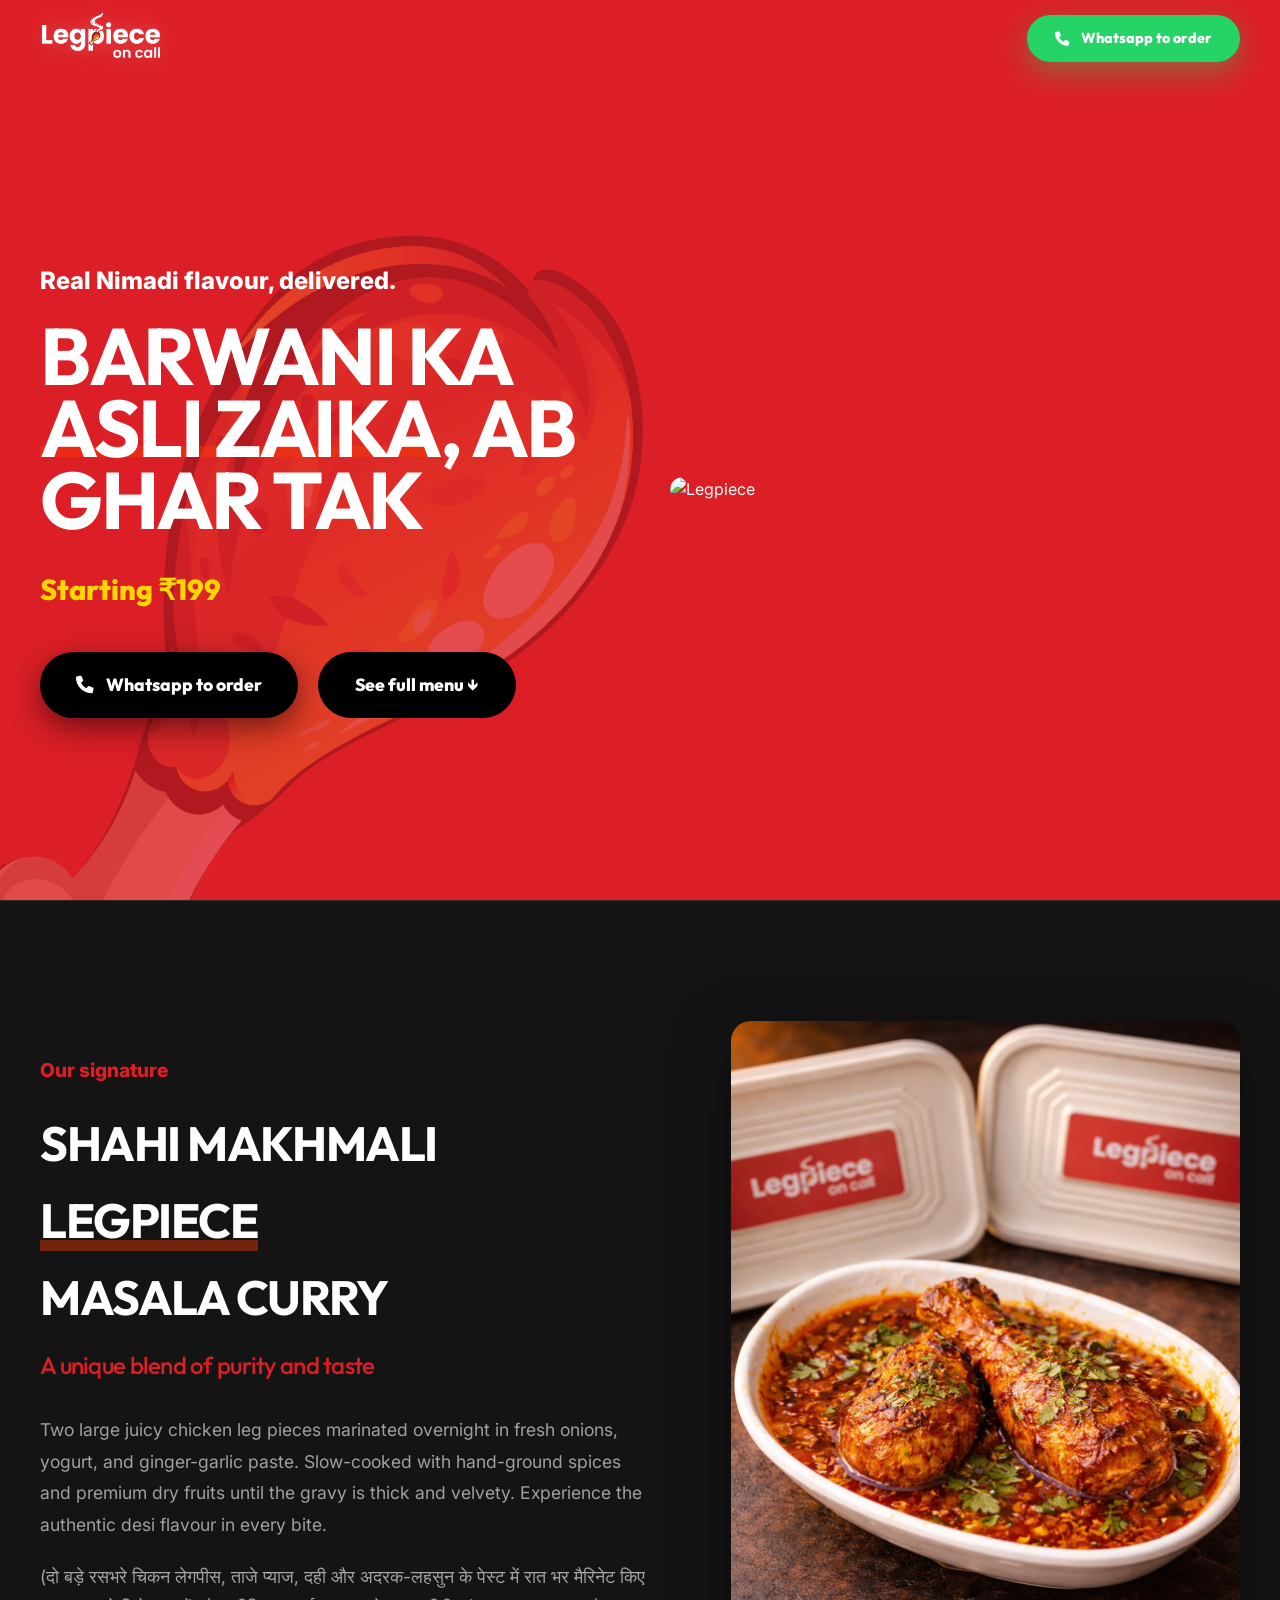
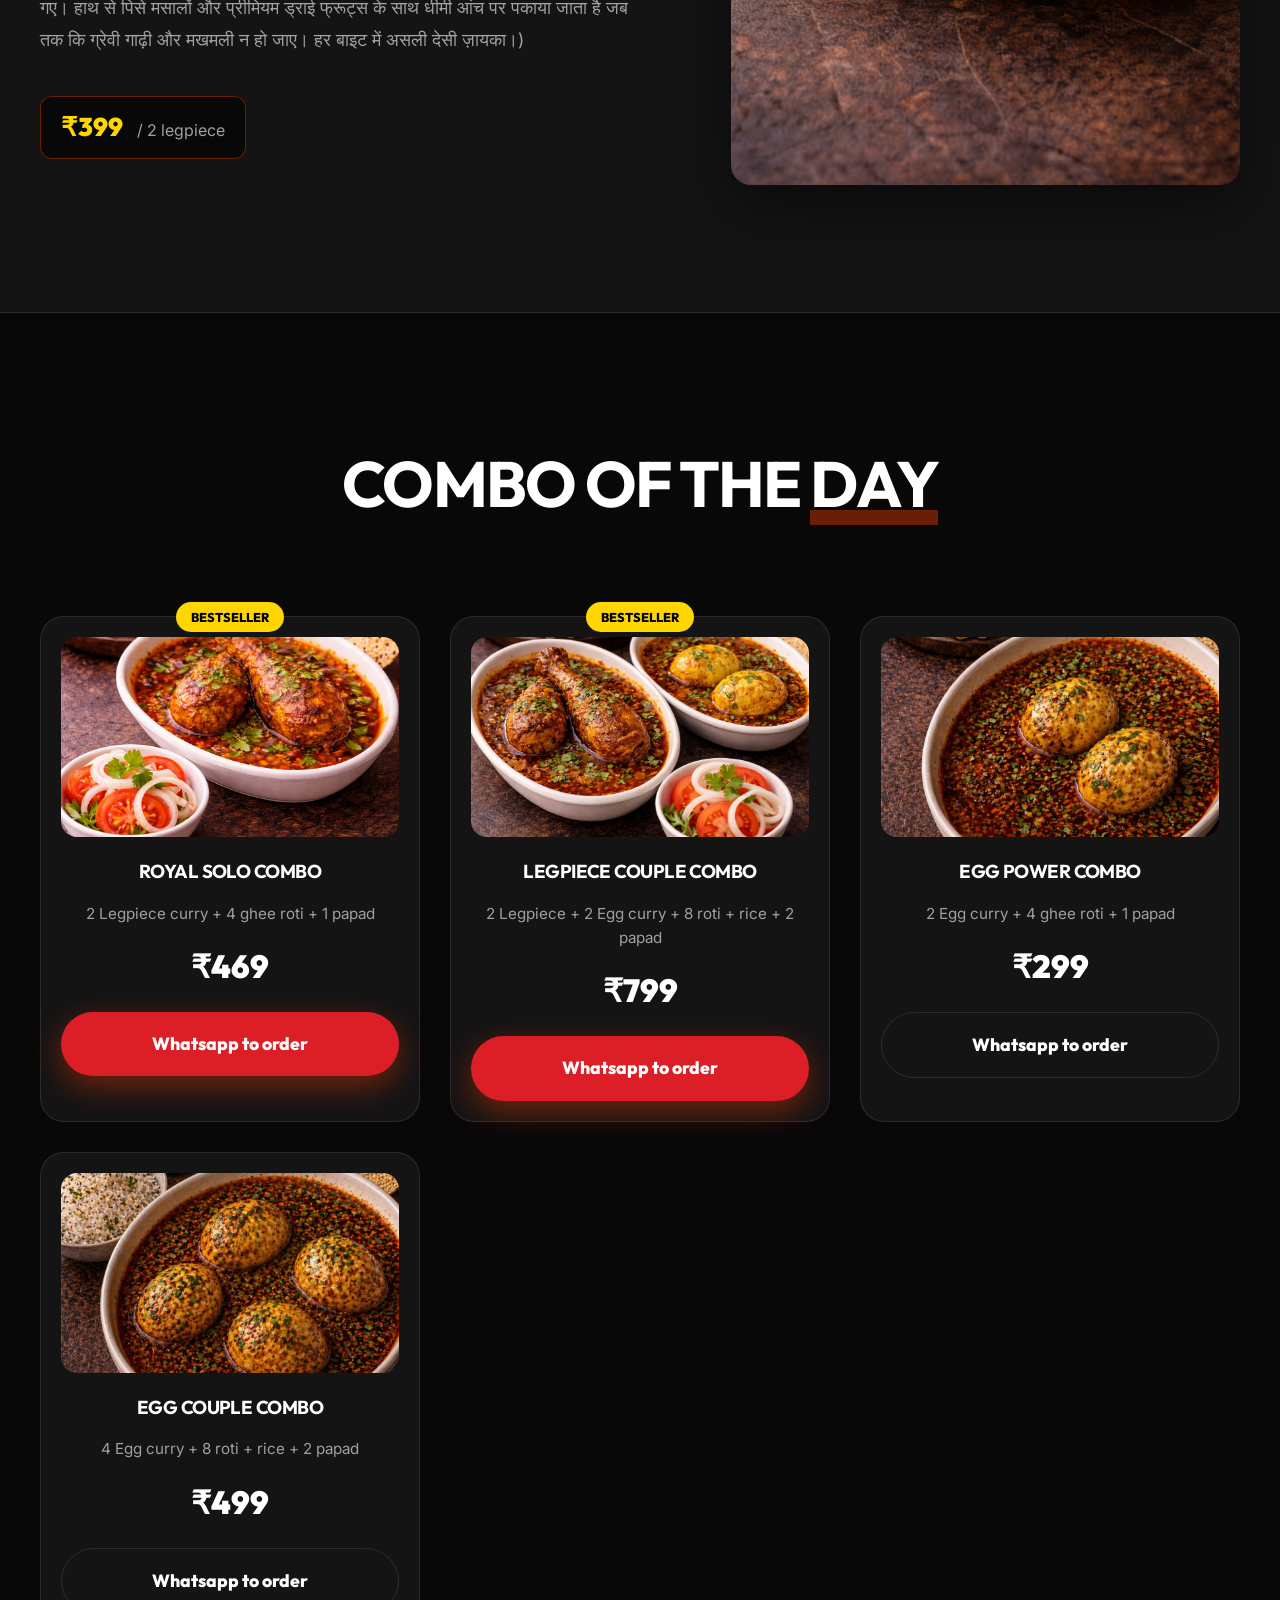
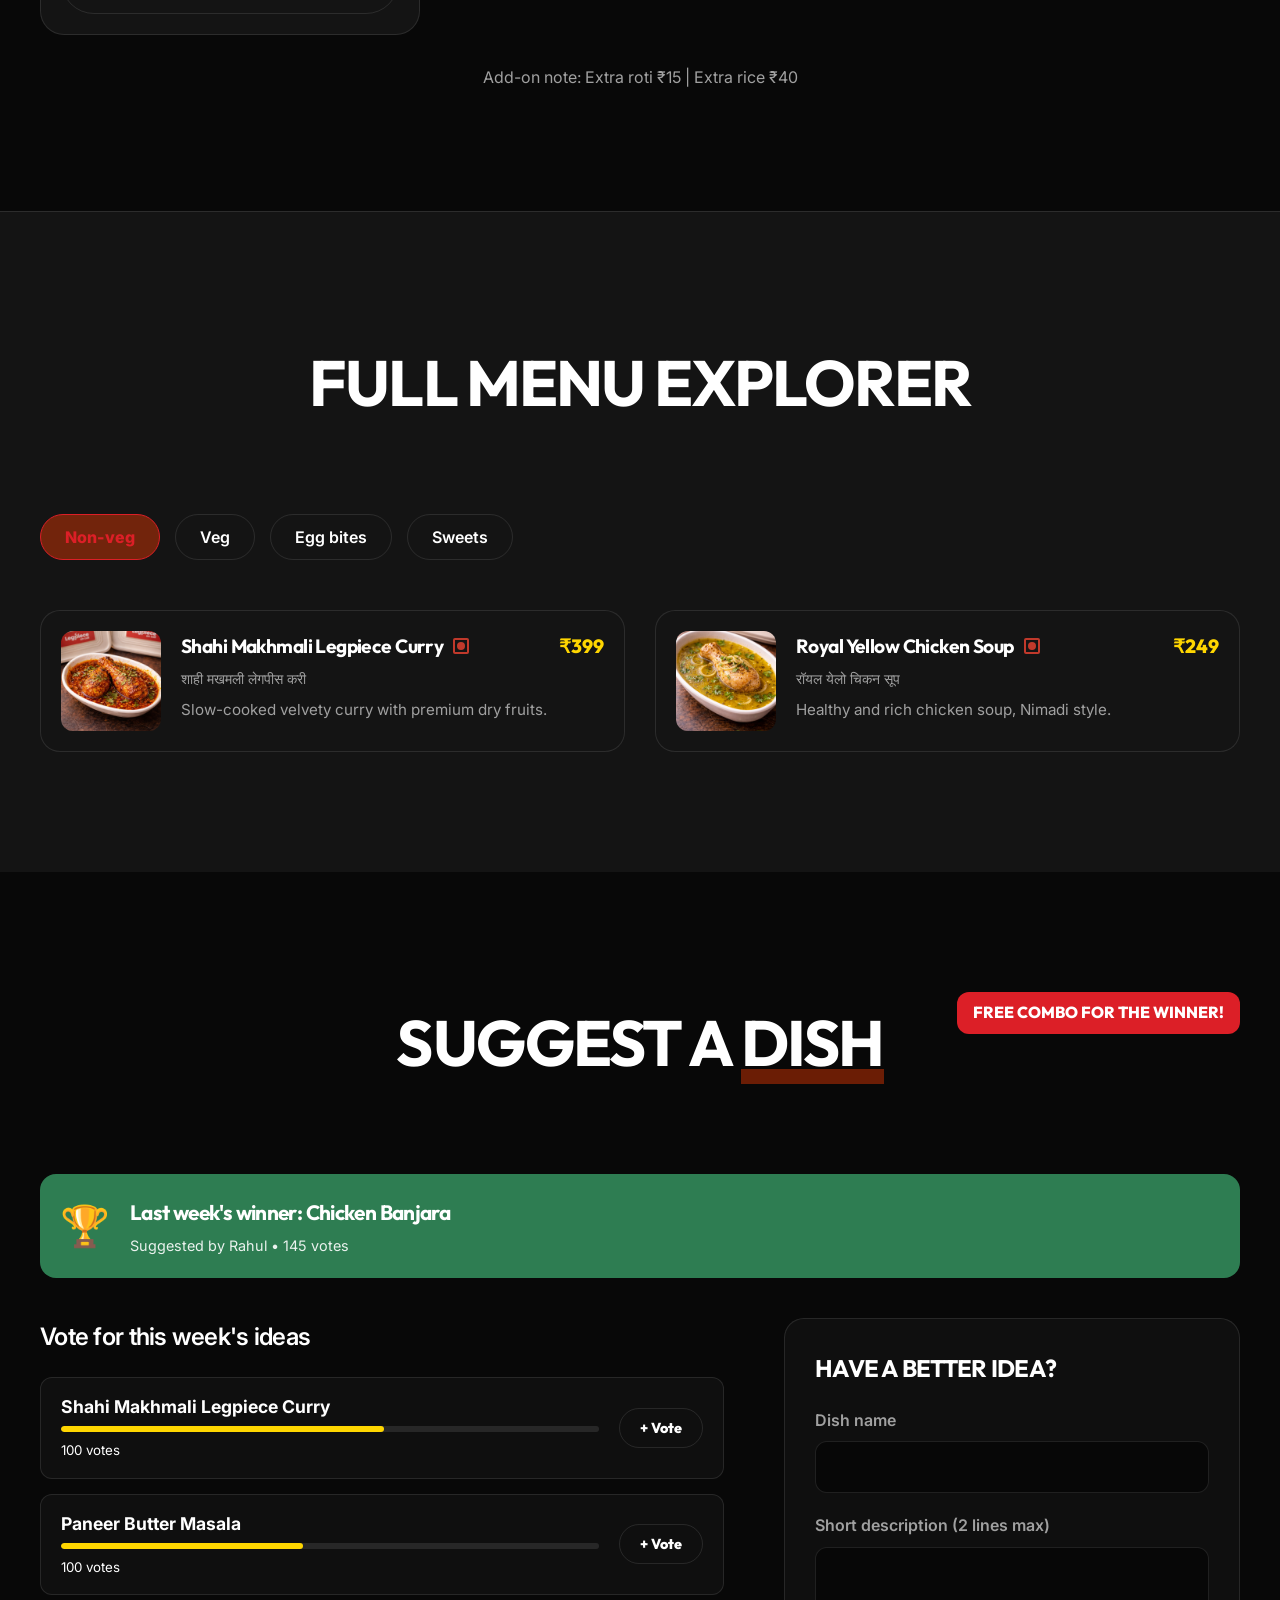
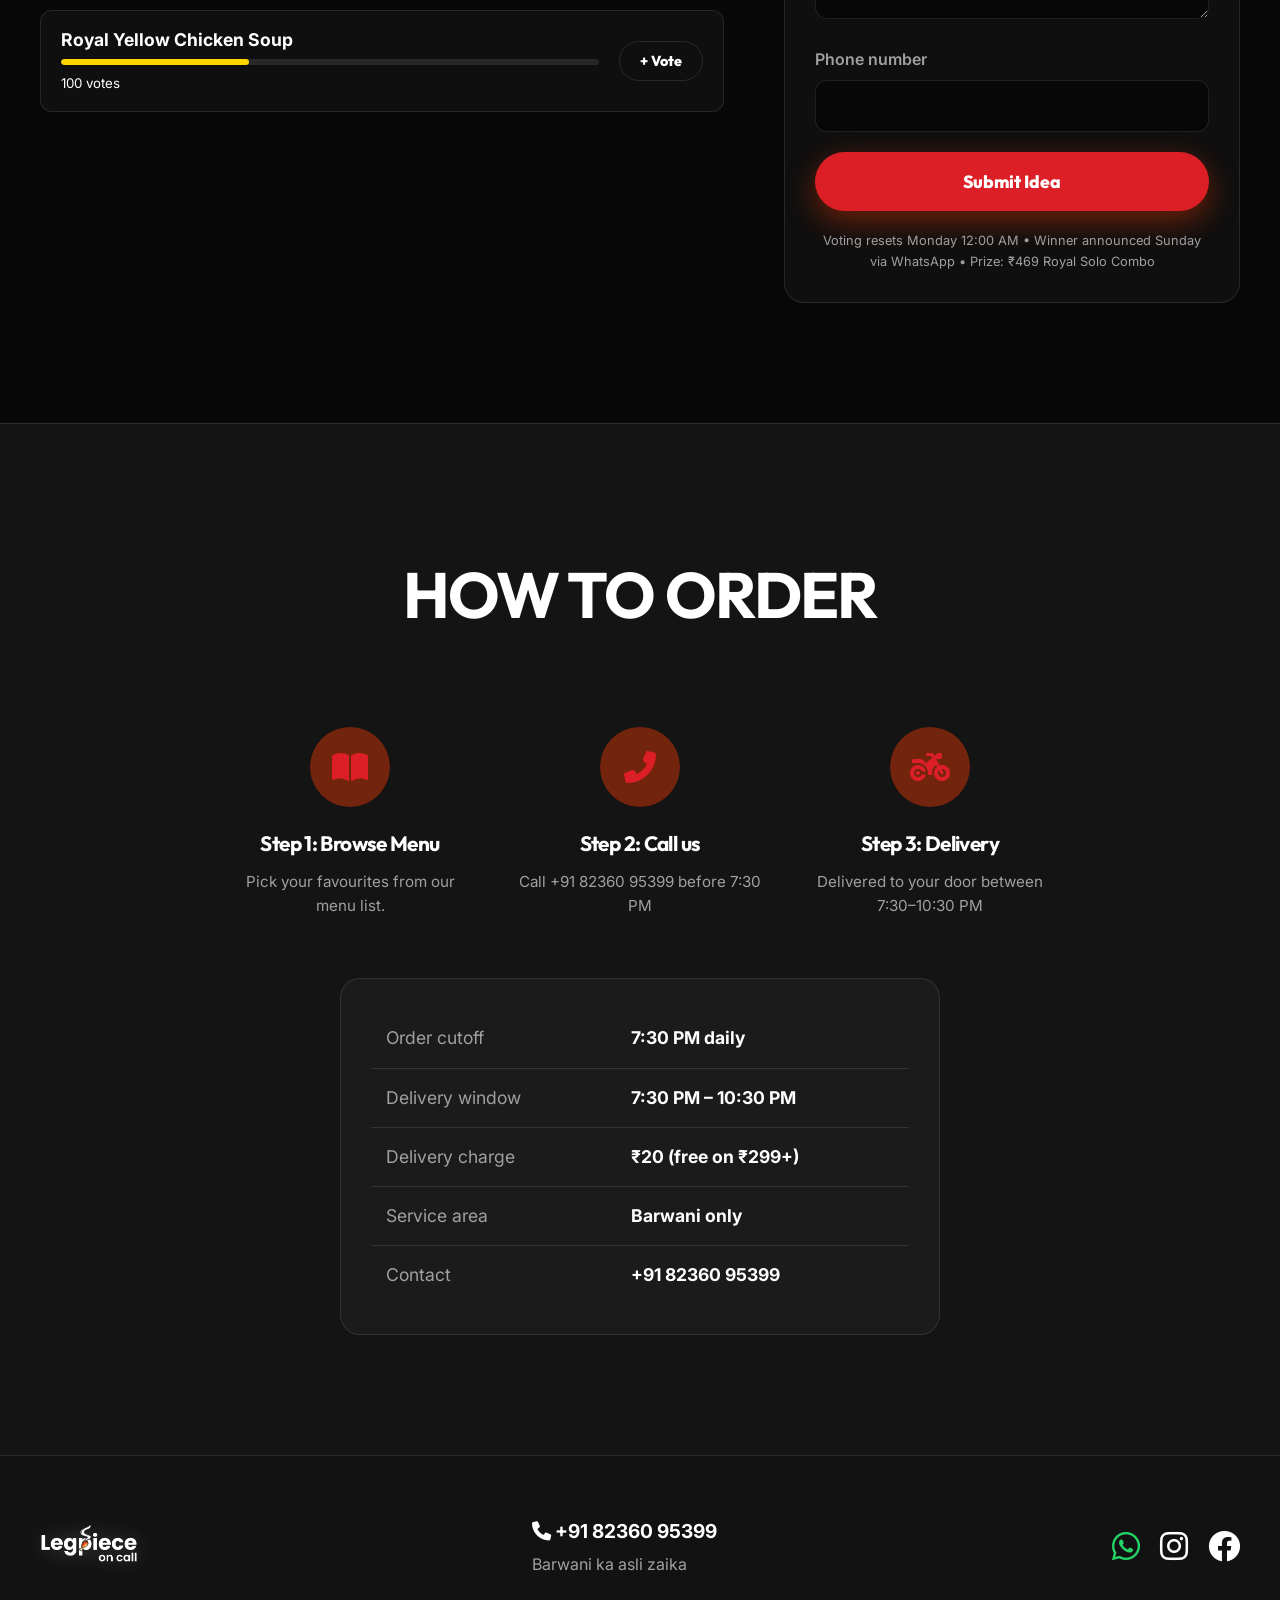
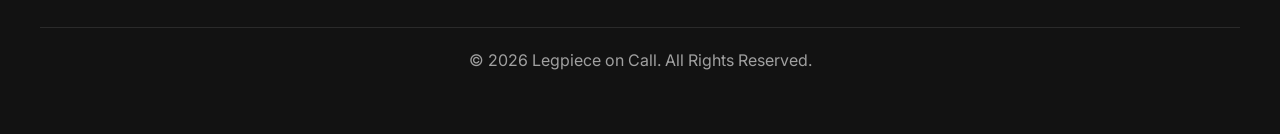
==== commit 800aab82: "Update index page and add new dish image" ====
--- a/index.html
+++ b/index.html
@@ -25,7 +25,7 @@
                 </a>
             </div>
             <div class="desktop-only">
-                <a href="https://wa.me/918236095399" class="btn btn-primary btn-nav">
+                <a href="https://wa.me/918236095399" class="btn btn-primary btn-nav" style="background-color: #25d366; box-shadow: 0 10px 30px rgba(37, 211, 102, 0.4);">
                     <i class="fas fa-phone"></i> Whatsapp to order
                 </a>
             </div>
@@ -322,6 +322,9 @@
                             </div>
                         </div>
                         <div class="menu-item-card">
+                            <div class="menu-item-img">
+                                <img src="Dishes%20Images/Rasgulla.jpeg" alt="Kolkata Gur Rasgulla">
+                            </div>
                             <div class="menu-item-info">
                                 <div class="menu-item-header">
                                     <h4>Kolkata Gur Rasgulla <span class="veg-dot veg"></span></h4>
